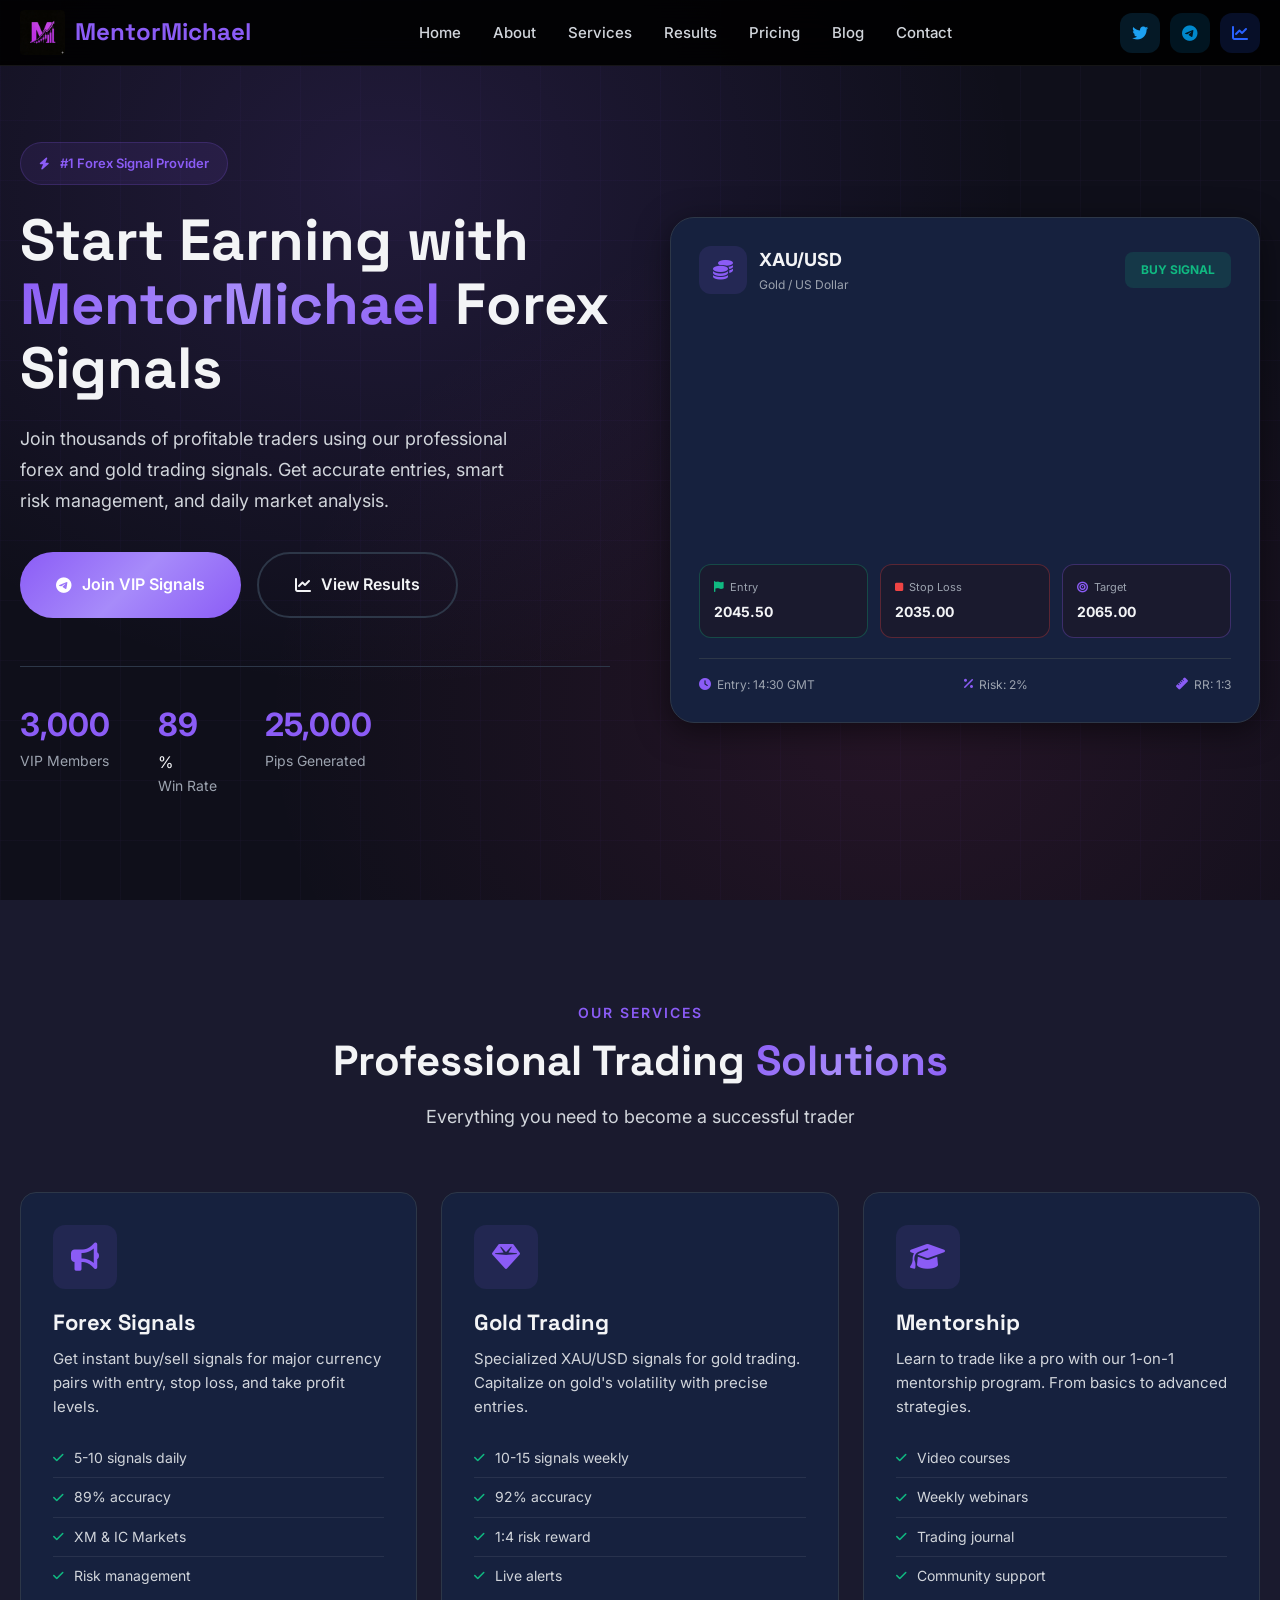
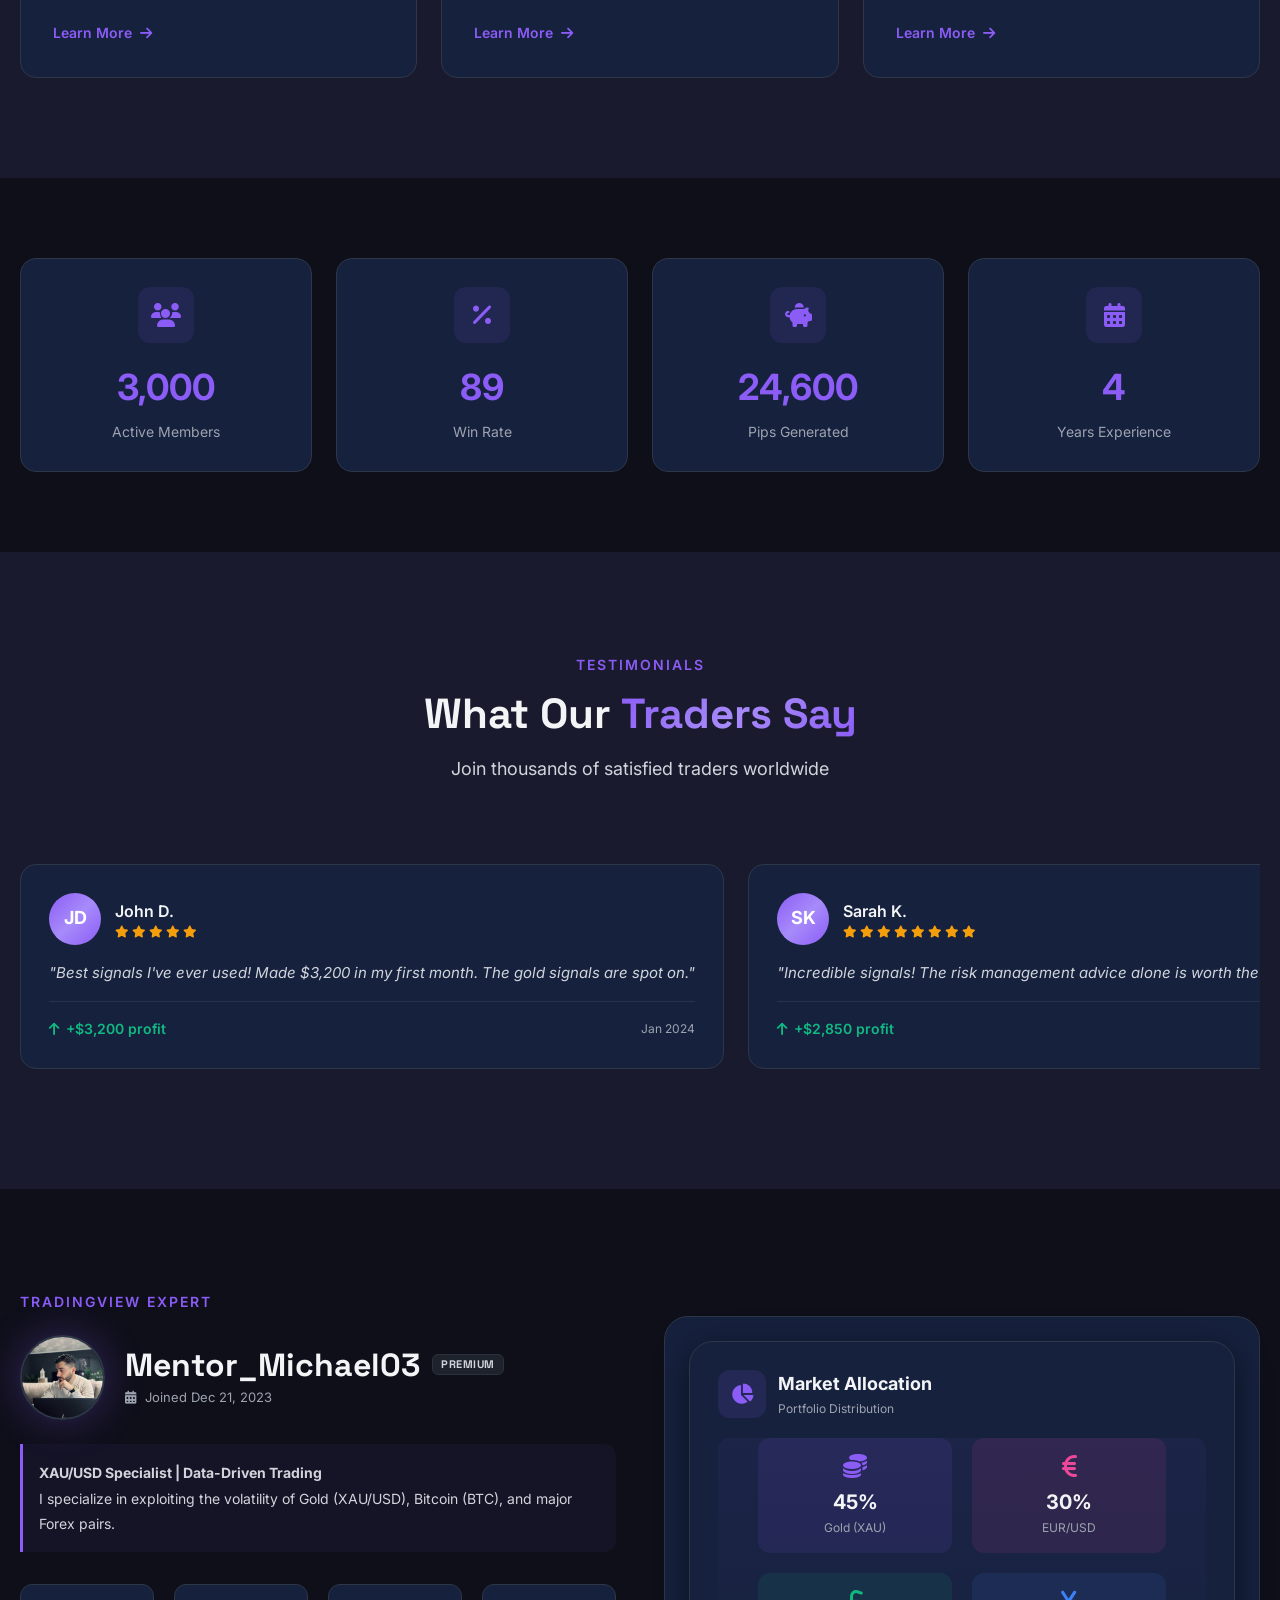
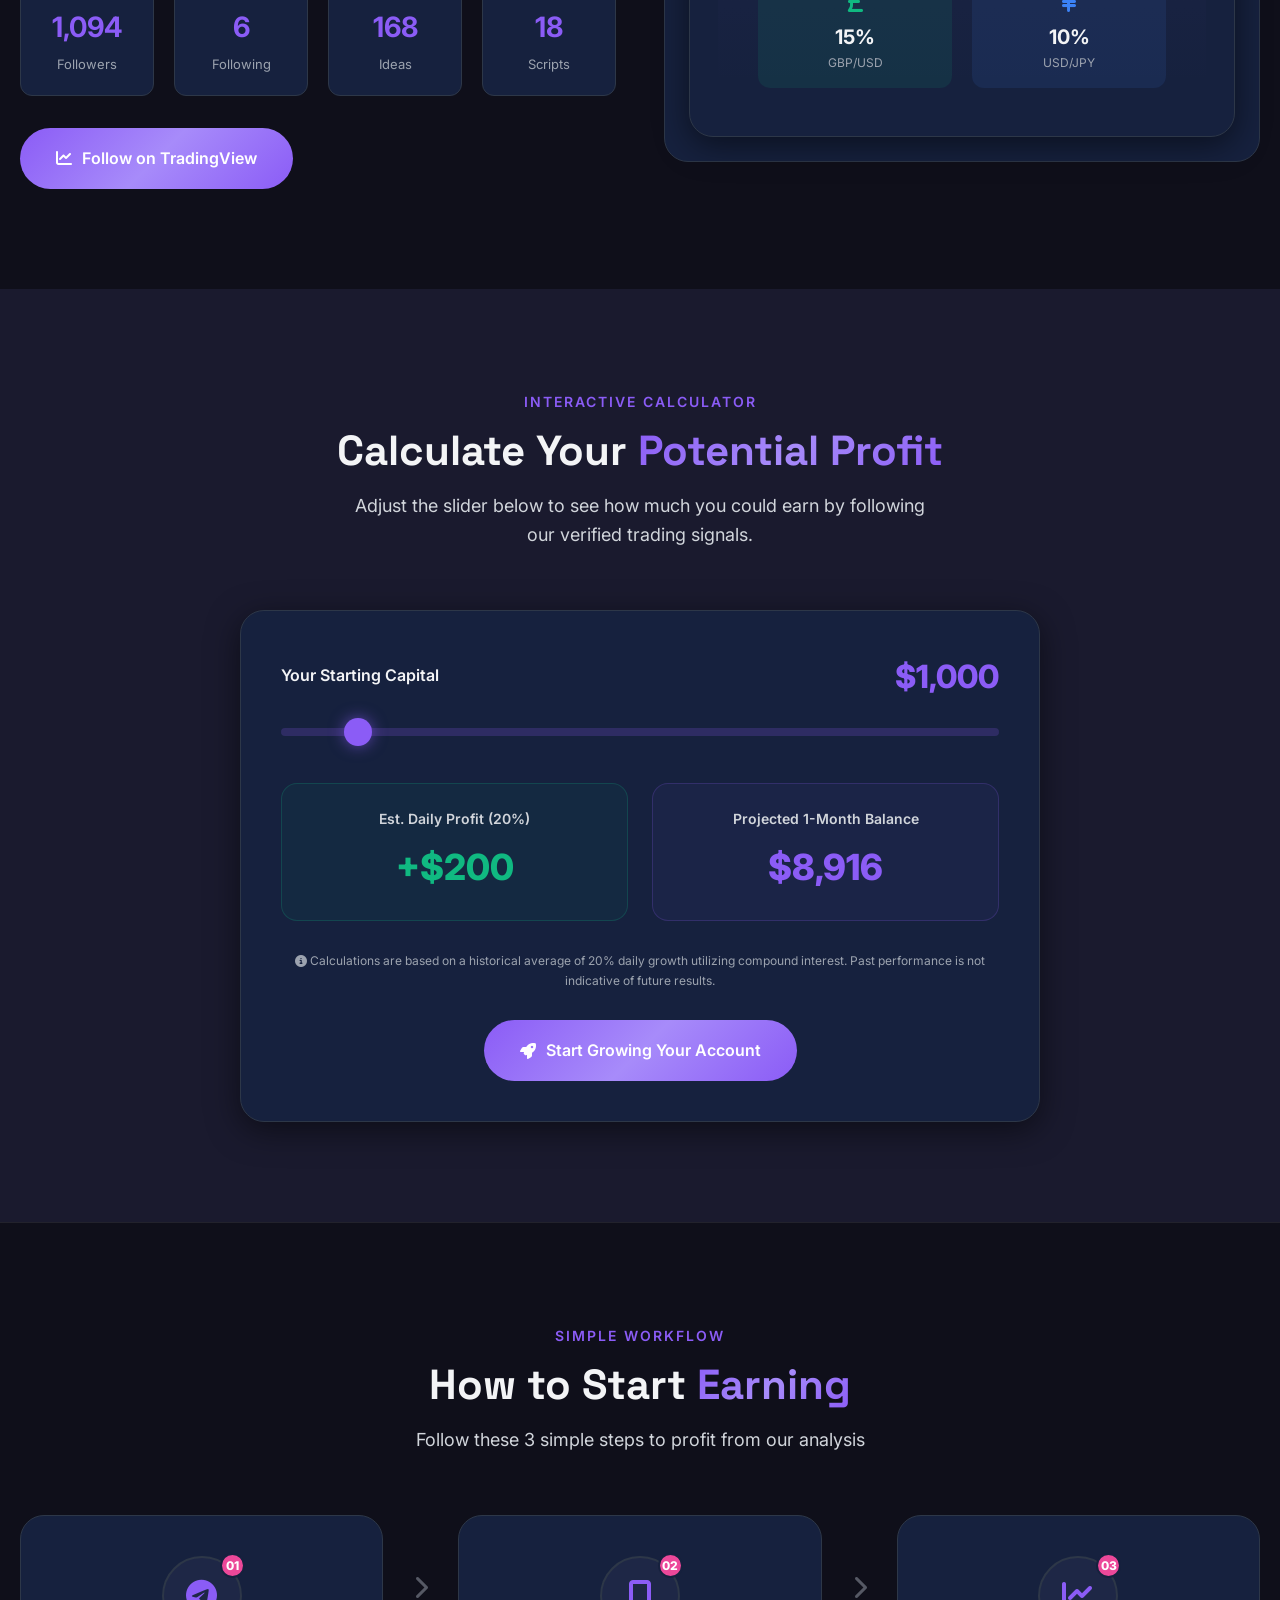
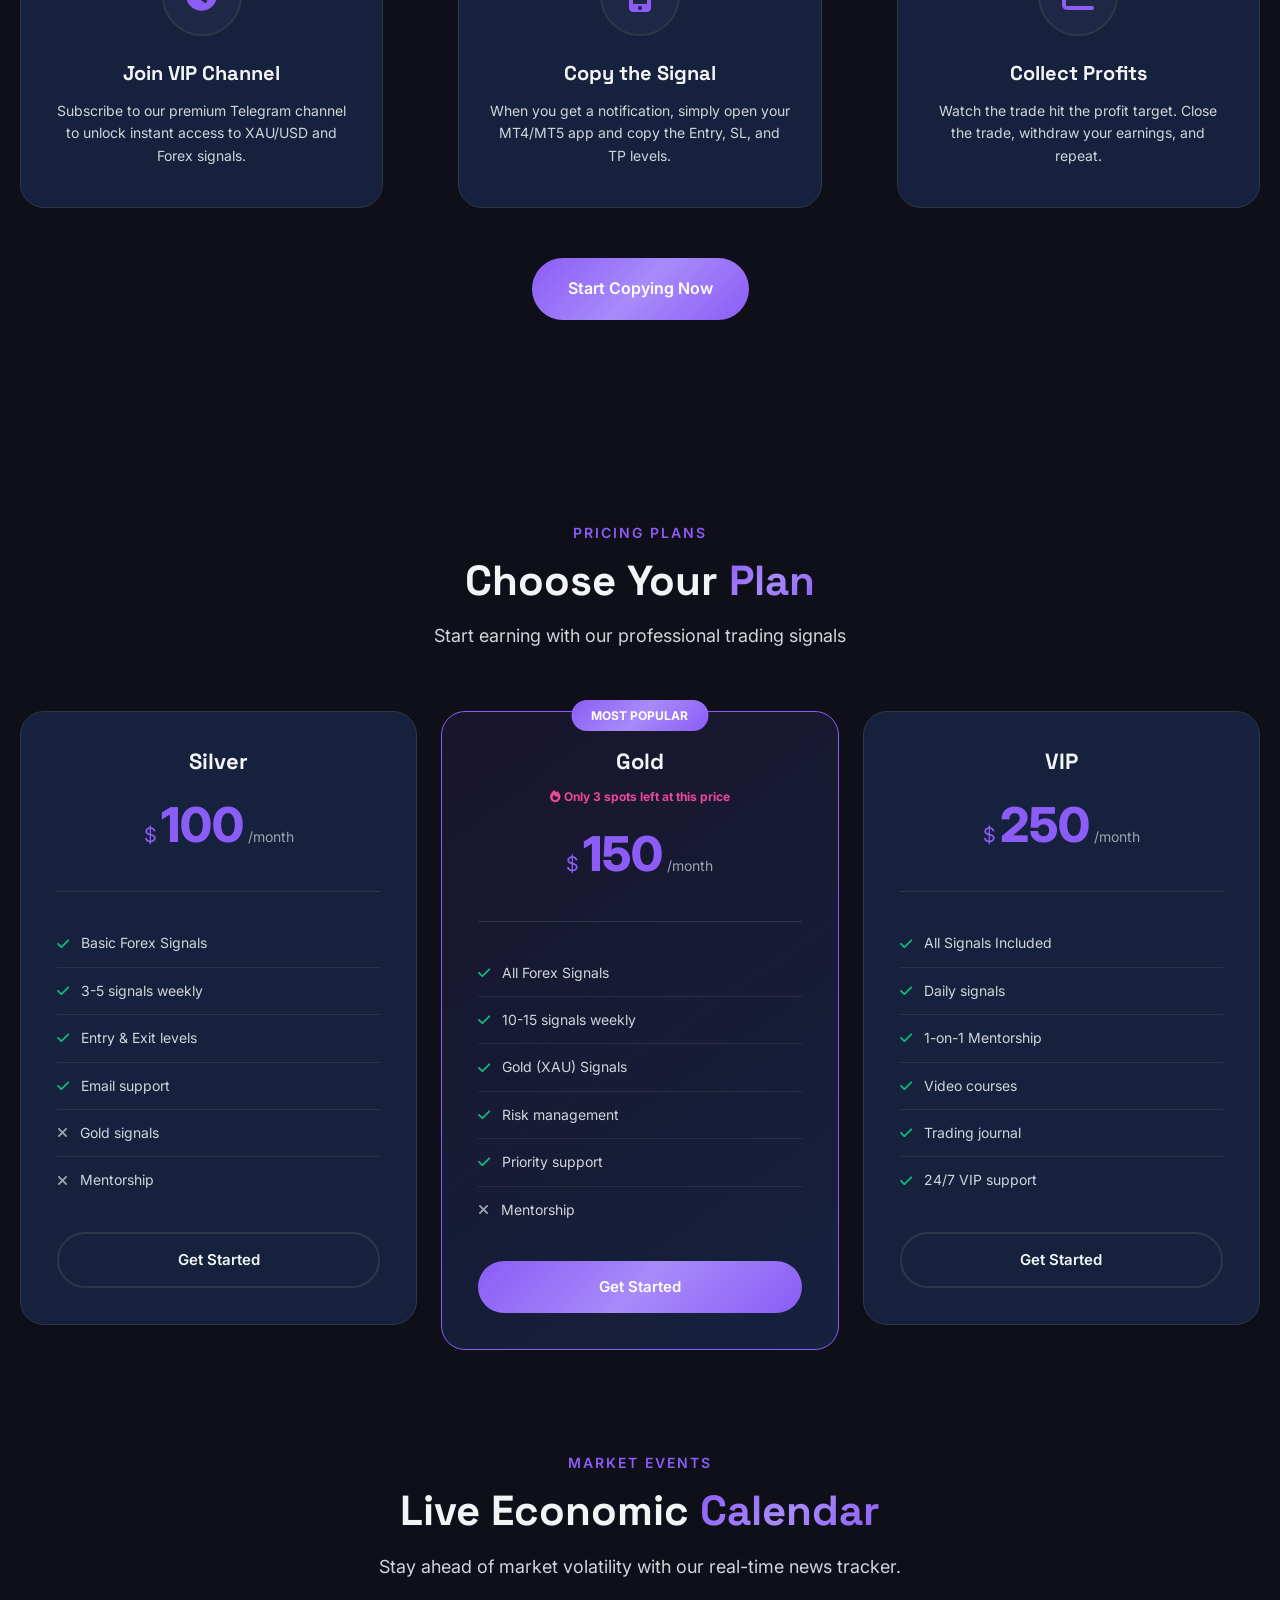
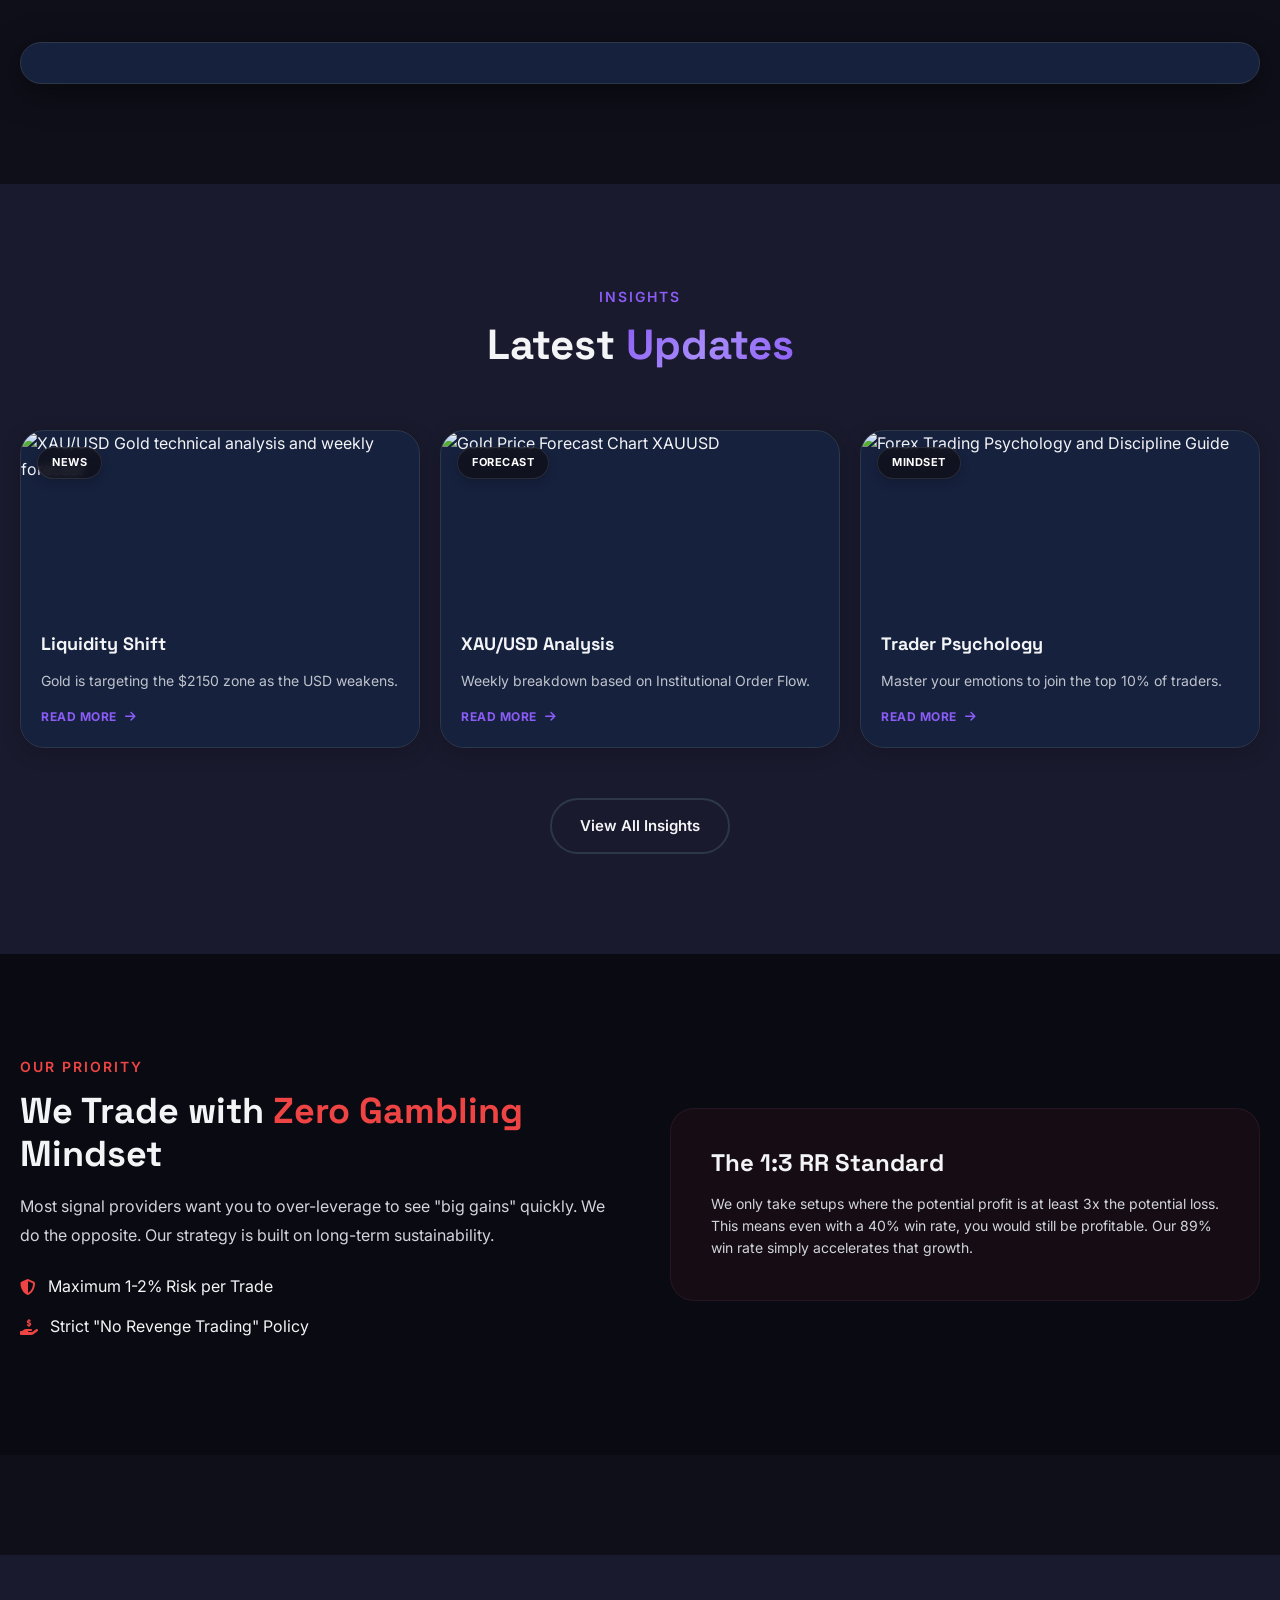
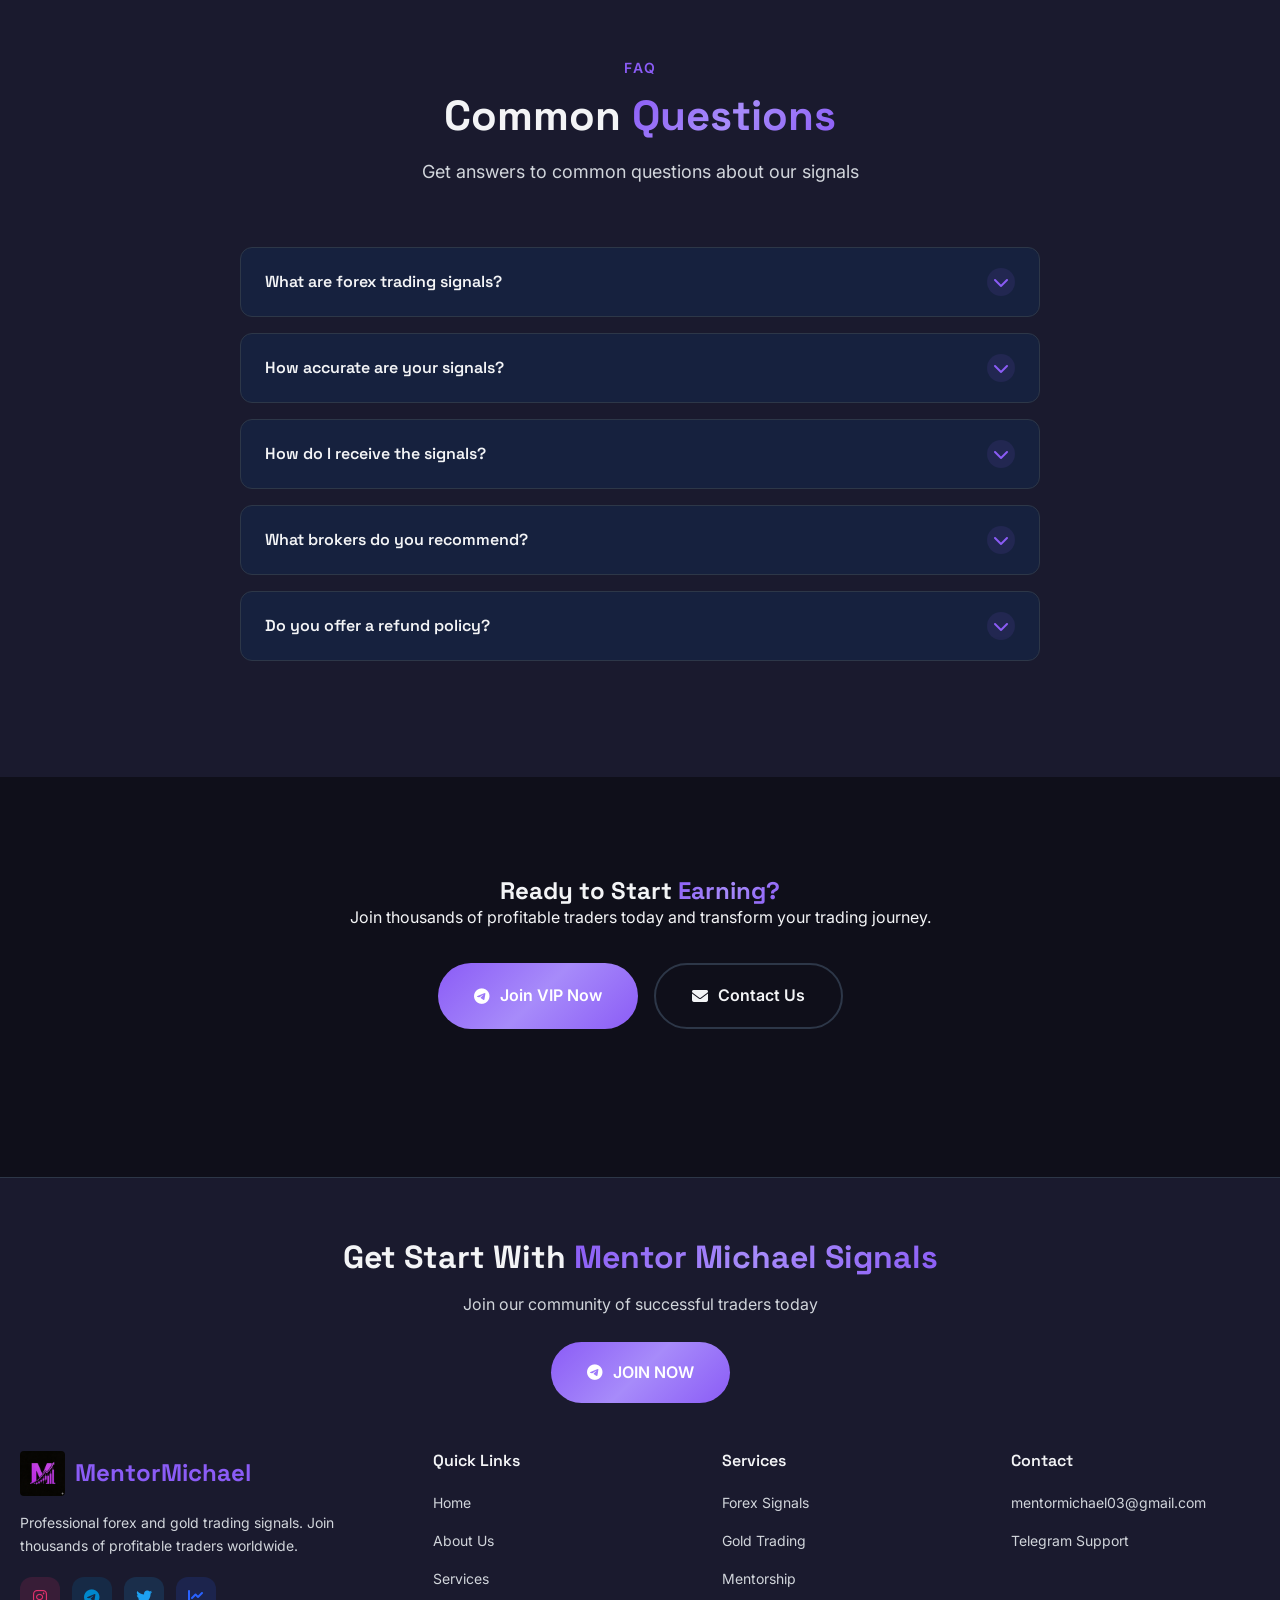
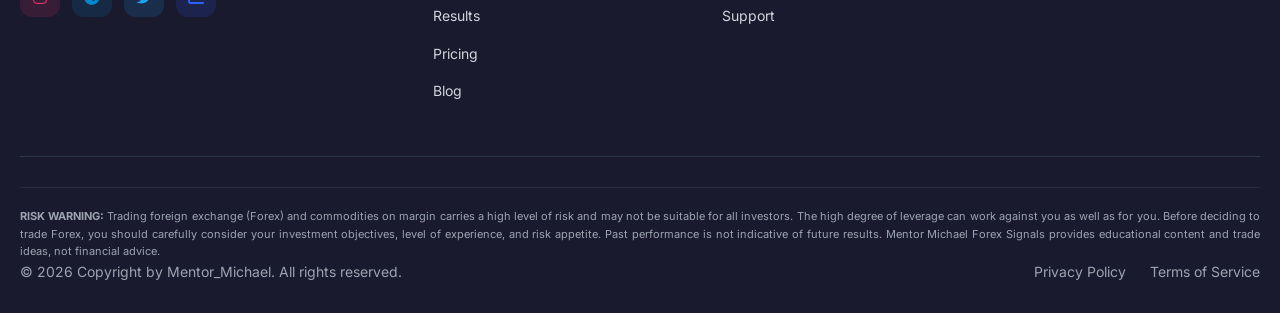
==== index.html @ ee791b5a "first commit" ====
<!DOCTYPE html>
<html lang="en">
<head>
    <meta charset="UTF-8">
    <meta name="viewport" content="width=device-width, initial-scale=1.0">
    
    <title>Mentor Michael - #1 Gold & Forex Trading Signals</title>
    <meta name="description" content="Join 3,000+ VIP traders. Get high-accuracy Gold (XAU/USD) & Forex signals, daily market analysis, and mentorship. 89% verified win rate.">
    <meta name="keywords" content="forex signals, gold trading signals, xauusd analysis, btc trading signals, bitcoin chart analysis, tradingview gold chart, mentor michael, best forex signal provider, vip trading signals telegram, crypto signals">
    <link rel="canonical" href="https://mentormichaelfx.com/">

    <meta property="og:type" content="website">
    <meta property="og:url" content="https://mentormichaelfx.com/">
    <meta property="og:title" content="Mentor Michael - #1 Gold & Forex Signals">
    <meta property="og:description" content="Join the VIP community. 89% Win Rate. Verified Results. Start trading with professional guidance today.">
    <meta property="og:image" content="https://mentormichaelfx.com/copy/profile.jpeg">

    <meta property="twitter:card" content="summary_large_image">
    <meta property="twitter:url" content="https://mentormichaelfx.com/">
    <meta property="twitter:title" content="Mentor Michael - #1 Gold & Forex Signals">
    <meta property="twitter:description" content="Join the VIP community. 89% Win Rate. Verified Results.">
    <meta property="twitter:image" content="https://mentormichaelfx.com/copy/profile.jpeg">

    <link rel="preconnect" href="https://fonts.googleapis.com">
    <link rel="preconnect" href="https://fonts.gstatic.com" crossorigin>
    <link href="https://fonts.googleapis.com/css2?family=Inter:wght@300;400;500;600;700;800&family=Space+Grotesk:wght@400;500;600;700&display=swap" rel="stylesheet">
    <link rel="stylesheet" href="https://cdnjs.cloudflare.com/ajax/libs/font-awesome/6.4.0/css/all.min.css">
    <link rel="icon" type="image/jpeg" href="logoserver.jpeg">

    <link rel="stylesheet" href="styles.css">
    <script type="application/ld+json">
{
  "@context": "https://schema.org",
  "@type": "ProfessionalService",
  "name": "Mentor Michael Forex Signals",
  "image": "https://mentormichaelfx.com/logo.jpeg",
  "@id": "https://mentormichaelfx.com",
  "url": "https://mentormichaelfx.com",
  "telephone": "",
  "priceRange": "$100-$250",
  "address": {
    "@type": "PostalAddress",
    "addressCountry": "UK"
  },
  "sameAs": [
    "https://t.me/+z7y8oqqYs9ZhNjBk",
    "https://twitter.com/Michaeltrader03",
    "https://www.tradingview.com/u/Mentor_Michael03/"
  ],
  "description": "Professional Gold (XAU/USD) and Forex trading signals with an 89% verified win rate.",
  "openingHoursSpecification": {
    "@type": "OpeningHoursSpecification",
    "dayOfWeek": [
      "Monday",
      "Tuesday",
      "Wednesday",
      "Thursday",
      "Friday"
    ],
    "opens": "00:00",
    "closes": "23:59"
  }
}
</script>
    </head>
    <body>

        <!-- Preloader -->
        <!-- <div class="preloader" id="preloader">
            <div class="loader"></div>
            <div class="preloader-text">Mentor_Michael</div>
        </div> -->

        <!-- Scroll to Top -->
        <button class="scroll-top" id="scrollTop">
            <i class="fas fa-arrow-up"></i>
        </button>

        <!-- Navigation -->
         
        <nav class="navbar" id="navbar">
            <div class="container">
                <a href="index.html" class="logo">
    <img src="logo.jpeg" alt="Mentor Michael Logo" class="nav-logo-img">
    <span>Mentor<span>Michael</span></span>
</a>

                <ul class="nav-menu" id="navMenu">
                    <li><a href="index.html"
                            class="nav-link active">Home</a></li>
                    <li><a href="about.html" class="nav-link">About</a></li>
                    <li><a href="services.html"
                            class="nav-link">Services</a></li>
                    <li><a href="results.html" class="nav-link">Results</a></li>
                    <li><a href="pricing.html" class="nav-link">Pricing</a></li>
                    <li><a href="blog.html" class="nav-link">Blog</a></li>
                    <li><a href="contact.html" class="nav-link">Contact</a></li>
                </ul>

                <div class="nav-actions">
                    <a href="https://twitter.com/Michaeltrader03"
                        target="_blank" class="social-btn twitter"
                        title="Twitter">
                        <i class="fab fa-twitter"></i>
                    </a>
                    
                    <a href="https://t.me/+z7y8oqqYs9ZhNjBk" target="_blank"
                        class="social-btn telegram" title="Telegram">
                        <i class="fab fa-telegram-plane"></i>
                    </a>
                    <a href="https://www.tradingview.com/u/Mentor_Michael03/"
                        target="_blank" class="social-btn tradingview"
                        title="TradingView">
                        <i class="fas fa-chart-line"></i>
                    </a>
                </div>

                <button class="hamburger" id="hamburger">
                    <span></span>
                    <span></span>
                    <span></span>
                </button>
            </div>
        </nav>
        
<!-- notification -->
 <div id="toast-notification" class="toast" style="position: fixed; bottom: 20px; left: -300px; background: var(--bg-card); border: 1px solid var(--accent-primary); padding: 12px 20px; border-radius: 8px; display: flex; align-items: center; gap: 12px; z-index: 9999; transition: left 0.5s ease, opacity 0.5s ease; opacity: 0; box-shadow: var(--shadow-purple);">
    <i class="fas fa-check-circle" style="color: var(--accent-green); font-size: 20px;"></i>
    <div>
        <div id="toast-name" style="font-size: 13px; font-weight: bold; color: white;">Michael from UK</div>
        <div style="font-size: 11px; color: var(--text-muted);">Just joined VIP Signals</div>
    </div>
</div>
 <!-- end notification -->
        <!-- Hero Section -->
        <section class="hero" id="hero">
            <div class="hero-grid"></div>
            <div class="container">
                <div class="hero-content">
                    <div class="hero-badge">
                        <i class="fas fa-bolt"></i>
                        <span>#1 Forex Signal Provider</span>
                    </div>

                    <h1 class="hero-title">
                        Start Earning with <span
                            class="gradient-text">MentorMichael</span> Forex Signals
                    </h1>

                    <p class="hero-subtitle">
                        Join thousands of profitable traders using our
                        professional forex and gold trading signals.
                        Get accurate entries, smart risk management, and daily
                        market analysis.
                    </p>

                    <div class="hero-buttons">
                        <a href="https://t.me/+z7y8oqqYs9ZhNjBk" target="_blank"
                            class="btn btn-primary btn-lg">
                            <i class="fab fa-telegram-plane"></i> Join VIP
                            Signals
                        </a>
                        <a href="results.html" class="btn btn-secondary btn-lg">
                            <i class="fas fa-chart-line"></i> View Results
                        </a>
                    </div>

                    <div class="hero-stats">
                        <div class="hero-stat">
                            <span class="hero-stat-number counter"
                                data-target="+3000+">+0</span>
                            <span class="hero-stat-label">VIP Members</span>
                        </div>
                        <div class="hero-stat">
                            <span class="hero-stat-number counter"
                                data-target="89">0</span><span>%</span>
                            <span class="hero-stat-label">Win Rate</span>
                        </div>
                        <div class="hero-stat">
                            <span class="hero-stat-number counter"
                                data-target="25000">0</span>
                            <span class="hero-stat-label">Pips Generated</span>
                        </div>
                    </div>
                </div>

                <div class="hero-visual">
                    <div class="chart-card">
                        <div class="chart-header">
                            <div class="chart-pair">
                                <div class="chart-pair-icon">
                                    <i class="fas fa-coins"></i>
                                </div>
                                <div>
                                    <div class="chart-pair-name">XAU/USD</div>
                                    <div class="chart-pair-type">Gold / US
                                        Dollar</div>
                                </div>
                            </div>
                            <div class="signal-badge buy">BUY SIGNAL</div>
                        </div>

                       
                        <div class="tradingview-widget-container" style="height: 250px; width: 100%;">
  <div id="tradingview_gold" style="height: 100%; width: 100%;"></div>
  <script type="text/javascript" src="https://s3.tradingview.com/tv.js"></script>
  <script type="text/javascript">
  new TradingView.widget(
  {
  "autosize": true,
  "symbol": "OANDA:XAUUSD",
  "interval": "60",
  "timezone": "Etc/UTC",
  "theme": "dark",
  "style": "3", // 3 is area chart
  "locale": "en",
  "enable_publishing": false,
  "backgroundColor": "rgba(22, 33, 62, 0)", // Matches your website's dark theme
  "gridColor": "rgba(255, 255, 255, 0.05)",
  "hide_top_toolbar": true,
  "hide_legend": true,
  "save_image": false,
  "container_id": "tradingview_gold"
}
  );
  </script>
</div>

                        

                        <div class="chart-levels">
    <div class="level-item entry">
        <div class="level-label"><i class="fas fa-flag"></i> Entry</div>
        <div class="level-value" id="live-entry">Loading...</div>
    </div>
    <div class="level-item stop">
        <div class="level-label"><i class="fas fa-stop"></i> Stop Loss</div>
        <div class="level-value" id="live-sl">Loading...</div>
    </div>
    <div class="level-item target">
        <div class="level-label"><i class="fas fa-bullseye"></i> Target</div>
        <div class="level-value" id="live-tp">Loading...</div>
    </div>
</div>
<!-- end  -->
                        <div class="chart-meta">
                            <div class="meta-item">
                                <i class="fas fa-clock"></i>
                                <span>Entry: 14:30 GMT</span>
                            </div>
                            <div class="meta-item">
                                <i class="fas fa-percentage"></i>
                                <span>Risk: 2%</span>
                            </div>
                            <div class="meta-item">
                                <i class="fas fa-ruler"></i>
                                <span>RR: 1:3</span>
                            </div>
                        </div>
                    </div>
                </div>
            </div>
        </section>

        

        <!-- Services Section -->
        <section class="services section-padding" id="services">
            <div class="container">
                <div class="section-header">
                    <span class="section-tag">Our Services</span>
                    <h2 class="section-title">Professional Trading <span
                            class="gradient-text">Solutions</span></h2>
                    <p class="section-desc">Everything you need to become a
                        successful trader</p>
                </div>

                <div class="services-grid">
                    <div class="service-card fade-in">
                        <div class="service-icon">
                            <i class="fas fa-bullhorn"></i>
                        </div>
                        <h3 class="service-title">Forex Signals</h3>
                        <p class="service-desc">Get instant buy/sell signals for
                            major currency pairs with entry, stop loss, and take
                            profit levels.</p>
                        <ul class="service-features">
                            <li><i class="fas fa-check"></i> 5-10 signals
                                daily</li>
                            <li><i class="fas fa-check"></i> 89% accuracy</li>
                            <li><i class="fas fa-check"></i> XM & IC
                                Markets</li>
                            <li><i class="fas fa-check"></i> Risk
                                management</li>
                        </ul>
                        <a href="services.html" class="service-link">Learn More
                            <i class="fas fa-arrow-right"></i></a>
                    </div>

                    <div class="service-card fade-in">
                        <div class="service-icon">
                            <i class="fas fa-gem"></i>
                        </div>
                        <h3 class="service-title">Gold Trading</h3>
                        <p class="service-desc">Specialized XAU/USD signals for
                            gold trading. Capitalize on gold's volatility with
                            precise entries.</p>
                        <ul class="service-features">
                            <li><i class="fas fa-check"></i> 10-15 signals
                                weekly</li>
                            <li><i class="fas fa-check"></i> 92% accuracy</li>
                            <li><i class="fas fa-check"></i> 1:4 risk
                                reward</li>
                            <li><i class="fas fa-check"></i> Live alerts</li>
                        </ul>
                        <a href="services.html" class="service-link">Learn More
                            <i class="fas fa-arrow-right"></i></a>
                    </div>

                    <div class="service-card fade-in">
                        <div class="service-icon">
                            <i class="fas fa-graduation-cap"></i>
                        </div>
                        <h3 class="service-title">Mentorship</h3>
                        <p class="service-desc">Learn to trade like a pro with
                            our 1-on-1 mentorship program. From basics to
                            advanced strategies.</p>
                        <ul class="service-features">
                            <li><i class="fas fa-check"></i> Video courses</li>
                            <li><i class="fas fa-check"></i> Weekly
                                webinars</li>
                            <li><i class="fas fa-check"></i> Trading
                                journal</li>
                            <li><i class="fas fa-check"></i> Community
                                support</li>
                        </ul>
                        <a href="services.html" class="service-link">Learn More
                            <i class="fas fa-arrow-right"></i></a>
                    </div>
                </div>
            </div>
        </section>

        <!-- Stats Section -->
        <section class="stats" id="stats">
            <div class="container">
                <div class="stats-grid">
                    <div class="stat-box fade-in">
                        <div class="stat-icon">
                            <i class="fas fa-users"></i>
                        </div>
                        <div class="stat-number counter"
                            data-target="3000+">0</div>
                        <div class="stat-label">Active Members</div>
                    </div>

                    <div class="stat-box fade-in">
                        <div class="stat-icon">
                            <i class="fas fa-percentage"></i>
                        </div>
                        <div class="stat-number counter"
                            data-target="89">0</div>
                        <div class="stat-label">Win Rate</div>
                    </div>

                    <div class="stat-box fade-in">
                        <div class="stat-icon">
                            <i class="fas fa-piggy-bank"></i>
                        </div>
                        <div class="stat-number counter"
                            data-target="25000">0</div>
                        <div class="stat-label">Pips Generated</div>
                    </div>

                    <div class="stat-box fade-in">
                        <div class="stat-icon">
                            <i class="fas fa-calendar-alt"></i>
                        </div>
                        <div class="stat-number counter" data-target="5">0</div>
                        <div class="stat-label">Years Experience</div>
                    </div>
                </div>
            </div>
        </section>





        <!-- Reviews Section -->
        <section class="reviews" id="reviews">
            <div class="container">
                <div class="section-header">
                    <span class="section-tag">Testimonials</span>
                    <h2 class="section-title">What Our <span
                            class="gradient-text">Traders Say</span></h2>
                    <p class="section-desc">Join thousands of satisfied traders
                        worldwide</p>
                </div>

                <div class="reviews-slider-container">
                    <div class="reviews-track">
                        <!-- Review 1 -->
                        <div class="review-card">
                            <div class="review-header">
                                <div class="reviewer-avatar">JD</div>
                                <div class="reviewer-info">
                                    <div class="reviewer-name">John D.</div>
                                    <div class="reviewer-rating">
                                        <i class="fas fa-star"></i>
                                        <i class="fas fa-star"></i>
                                        <i class="fas fa-star"></i>
                                        <i class="fas fa-star"></i>
                                        <i class="fas fa-star"></i>
                                    </div>
                                </div>
                            </div>
                            <div class="review-body">
                                <p>"Best signals I've ever used! Made $3,200 in my first month. The gold signals are spot on."</p>
                            </div>
                            <div class="review-footer">
                                <div class="review-profit"><i
                                        class="fas fa-arrow-up"></i> +$3,200
                                    profit</div>
                                <div class="review-date">Jan 2024</div>
                            </div>
                        </div>

                        <!-- Review 2 -->
                        <div class="review-card">
                            <div class="review-header">
                                <div class="reviewer-avatar">SK</div>
                                <div class="reviewer-info">
                                    <div class="reviewer-name">Sarah K.</div>
                                    <div class="reviewer-rating">
                                        <i class="fas fa-star"></i>
                                        <i class="fas fa-star"></i>
                                        <i class="fas fa-star"></i>
                                        <i class="fas fa-star"></i> <i
                                            class="fas fa-star"></i> <i
                                            class="fas fa-star"></i> <i
                                            class="fas fa-star"></i> <i
                                            class="fas fa-star"></i> </div>
                                </div>
                            </div> <div class="review-body">
                                <p>"Incredible signals! The risk management advice alone is worth the subscription. Highly recommended!"</p>
                            </div> <div class="review-footer"> <div
                                    class="review-profit"><i
                                        class="fas fa-arrow-up"></i> +$2,850
                                    profit</div> <div class="review-date">Jan
                                    2024</div> </div> </div>

                        <!-- Review 3 -->
                        <div class="review-card">
                            <div class="review-header">
                                <div class="reviewer-avatar">MR</div>
                                <div class="reviewer-info">
                                    <div class="reviewer-name">Michael R.</div>
                                    <div class="reviewer-rating">
                                        <i class="fas fa-star"></i>
                                        <i class="fas fa-star"></i>
                                        <i class="fas fa-star"></i>
                                        <i class="fas fa-star"></i>
                                        <i class="fas fa-star"></i>
                                    </div>
                                </div>
                            </div>
                            <div class="review-body">
                                <p>"Been using for 6 months now. Consistent profits every month. Best investment I've made!"</p>
                            </div>
                            <div class="review-footer">
                                <div class="review-profit"><i
                                        class="fas fa-arrow-up"></i> +$4,100
                                    profit</div>
                                <div class="review-date">Dec 2023</div>
                            </div>
                        </div>

                        <!-- Review 4 -->
                        <div class="review-card">
                            <div class="review-header">
                                <div class="reviewer-avatar">EW</div>
                                <div class="reviewer-info">
                                    <div class="reviewer-name">Emma W.</div>
                                    <div class="reviewer-rating">
                                        <i class="fas fa-star"></i>
                                        <i class="fas fa-star"></i>
                                        <i class="fas fa-star"></i>
                                        <i class="fas fa-star"></i>
                                        <i class="fas fa-star-half-alt"></i>
                                    </div>
                                </div>
                            </div>
                            <div class="review-body">
                                <p>"Great educational content! Went from complete newbie to placing my own trades confidently."</p>
                            </div>
                            <div class="review-footer">
                                <div class="review-profit"><i
                                        class="fas fa-arrow-up"></i> +$1,500
                                    profit</div>
                                <div class="review-date">Jan 2024</div>
                            </div>
                        </div>

                        <!-- Review 5 -->
                        <div class="review-card">
                            <div class="review-header">
                                <div class="reviewer-avatar">DL</div>
                                <div class="reviewer-info">
                                    <div class="reviewer-name">David L.</div>
                                    <div class="reviewer-rating">
                                        <i class="fas fa-star"></i>
                                        <i class="fas fa-star"></i>
                                        <i class="fas fa-star"></i>
                                        <i class="fas fa-star"></i>
                                        <i class="fas fa-star"></i>
                                    </div>
                                </div>
                            </div>
                            <div class="review-body">
                                <p>"The Telegram group is amazing! Real-time support and weekly market analysis."</p>
                            </div>
                            <div class="review-footer">
                                <div class="review-profit"><i
                                        class="fas fa-arrow-up"></i> +$2,200
                                    profit</div>
                                <div class="review-date">Jan 2024</div>
                            </div>
                        </div>

                        <!-- Review 6 -->
                        <div class="review-card">
                            <div class="review-header">
                                <div class="reviewer-avatar">AJ</div>
                                <div class="reviewer-info">
                                    <div class="reviewer-name">Alex J.</div>
                                    <div class="reviewer-rating">
                                        <i class="fas fa-star"></i>
                                        <i class="fas fa-star"></i>
                                        <i class="fas fa-star"></i>
                                        <i class="fas fa-star"></i>
                                        <i class="fas fa-star"></i>
                                    </div>
                                </div>
                            </div>
                            <div class="review-body">
                                <p>"Finally found a signal service that delivers! My portfolio is up 180% this year!"</p>
                            </div>
                            <div class="review-footer">
                                <div class="review-profit"><i
                                        class="fas fa-arrow-up"></i> +$5,400
                                    profit</div>
                                <div class="review-date">Jan 2024</div>
                            </div>
                        </div>

                        <!-- Review 7 -->
                        <div class="review-card">
                            <div class="review-header">
                                <div class="reviewer-avatar">LM</div>
                                <div class="reviewer-info">
                                    <div class="reviewer-name">Lisa M.</div>
                                    <div class="reviewer-rating">
                                        <i class="fas fa-star"></i>
                                        <i class="fas fa-star"></i>
                                        <i class="fas fa-star"></i>
                                        <i class="fas fa-star"></i>
                                        <i class="fas fa-star"></i>
                                    </div>
                                </div>
                            </div>
                            <div class="review-body">
                                <p>"Professional and reliable. The gold signals changed my trading game completely!"</p>
                            </div>
                            <div class="review-footer">
                                <div class="review-profit"><i
                                        class="fas fa-arrow-up"></i> +$2,900
                                    profit</div>
                                <div class="review-date">Dec 2023</div>
                            </div>
                        </div>

                        <!-- Review 8 -->
                        <div class="review-card">
                            <div class="review-header">
                                <div class="reviewer-avatar">RT</div>
                                <div class="reviewer-info">
                                    <div class="reviewer-name">Robert T.</div>
                                    <div class="reviewer-rating">
                                        <i class="fas fa-star"></i>
                                        <i class="fas fa-star"></i>
                                        <i class="fas fa-star"></i>
                                        <i class="fas fa-star"></i>
                                        <i class="fas fa-star"></i>
                                    </div>
                                </div>
                            </div>
                            <div class="review-body">
                                <p>"I've tried many signal groups but Mentor Michael is by far the best. Consistent results!"</p>
                            </div>
                            <div class="review-footer">
                                <div class="review-profit"><i
                                        class="fas fa-arrow-up"></i> +$3,600
                                    profit</div>
                                <div class="review-date">Jan 2024</div>
                            </div>
                        </div>

                        <!-- Review 9 -->
                        <div class="review-card">
                            <div class="review-header">
                                <div class="reviewer-avatar">NK</div>
                                <div class="reviewer-info">
                                    <div class="reviewer-name">Nancy K.</div>
                                    <div class="reviewer-rating">
                                        <i class="fas fa-star"></i>
                                        <i class="fas fa-star"></i>
                                        <i class="fas fa-star"></i>
                                        <i class="fas fa-star"></i>
                                        <i class="fas fa-star"></i>
                                    </div>
                                </div>
                            </div>
                            <div class="review-body">
                                <p>"Excellent customer support and accurate signals. Highly recommend for beginners!"</p>
                            </div>
                            <div class="review-footer">
                                <div class="review-profit"><i
                                        class="fas fa-arrow-up"></i> +$1,800
                                    profit</div>
                                <div class="review-date">Jan 2024</div>
                            </div>
                        </div>

                        <!-- Review 10 -->
                        <div class="review-card">
                            <div class="review-header">
                                <div class="reviewer-avatar">BP</div>
                                <div class="reviewer-info">
                                    <div class="reviewer-name">Brian P.</div>
                                    <div class="reviewer-rating">
                                        <i class="fas fa-star"></i>
                                        <i class="fas fa-star"></i>
                                        <i class="fas fa-star"></i>
                                        <i class="fas fa-star"></i>
                                        <i class="fas fa-star"></i>
                                    </div>
                                </div>
                            </div>
                            <div class="review-body">
                                <p>"The mentorship program is exceptional. Learned more here than anywhere else!"</p>
                            </div>
                            <div class="review-footer">
                                <div class="review-profit"><i
                                        class="fas fa-arrow-up"></i> +$2,450
                                    profit</div>
                                <div class="review-date">Dec 2023</div>
                            </div>
                        </div>
                    </div>
                </div> </section>




                
                 <!-- TradingView Section --> 


<section class="tradingview-section section-padding" id="tradingview">
            <div class="container"> 
                <div class="tradingview-container"> 
                    
                    <div class="tradingview-content fade-in"> 
                        <span class="section-tag">TradingView Expert</span>
                        
                        <div style="display: flex; align-items: center; gap: 20px; margin-bottom: 24px; margin-top: 10px;">
                            <img src="profile.jpeg" alt="Mentor_Michael03" style="width: 85px; height: 85px; border-radius: 50%; object-fit: cover; border: 2px solid var(--border-color); box-shadow: var(--shadow-purple);">
                            <div>
                                <h2 style="font-size: 32px; font-weight: 700; margin-bottom: 6px; display: flex; align-items: center; gap: 12px; line-height: 1;">
                                    Mentor_Michael03
                                    <span style="font-size: 11px; background: #1E222D; color: #D1D4DC; padding: 4px 8px; border-radius: 6px; font-weight: 800; letter-spacing: 0.5px; border: 1px solid #2B3139;">PREMIUM</span>
                                </h2>
                                <div style="font-size: 13px; color: var(--text-muted);"><i class="fas fa-calendar-alt" style="margin-right: 5px;"></i> Joined Dec 21, 2023</div>
                            </div>
                        </div>

                        <p style="font-size: 14px; color: var(--text-secondary); margin-bottom: 32px; line-height: 1.8; border-left: 3px solid var(--accent-primary); padding-left: 16px; background: rgba(139, 92, 246, 0.05); padding-top: 16px; padding-bottom: 16px; padding-right: 16px; border-radius: 0 var(--radius-md) var(--radius-md) 0;">
    <strong>XAU/USD Specialist | Data-Driven Trading</strong><br>
    I specialize in exploiting the volatility of Gold (XAU/USD), Bitcoin (BTC), and major Forex pairs.
</p>

                        

                        <div class="tv-stats" style="grid-template-columns: repeat(4, 1fr);">
                            <div class="tv-stat">
                                <div class="tv-stat-number counter" data-target="1200">0</div>
                                <div class="tv-stat-label">Followers</div>
                            </div>
                            <div class="tv-stat">
                                <div class="tv-stat-number counter" data-target="7">0</div>
                                <div class="tv-stat-label">Following</div>
                            </div>
                            <div class="tv-stat">
                                <div class="tv-stat-number counter" data-target="185">0</div>
                                <div class="tv-stat-label">Ideas</div>
                            </div>
                            <div class="tv-stat">
                                <div class="tv-stat-number counter" data-target="20">0</div>
                                <div class="tv-stat-label">Scripts</div>
                            </div>
                        </div>

                        <a href="https://www.tradingview.com/u/Mentor_Michael03/" target="_blank" class="btn btn-primary btn-lg" style="margin-top: 32px;">
                            <i class="fas fa-chart-line"></i> Follow on TradingView
                        </a>
                    </div>

                    <div class="tradingview-chart fade-in">
                        <div class="chart-card">
                            <div class="chart-header">
                                <div class="chart-pair">
                                    <div class="chart-pair-icon">
                                        <i class="fas fa-chart-pie"></i>
                                    </div>
                                    <div>
                                        <div class="chart-pair-name">Market Allocation</div>
                                        <div class="chart-pair-type">Portfolio Distribution</div>
                                    </div>
                                </div>
                            </div>
                            <div class="chart-body" style="height: 250px; display: flex; align-items: center; justify-content: center;">
                                <div style="display: grid; grid-template-columns: repeat(2, 1fr); gap: 20px; width: 100%; padding: 20px;">
                                    <div style="background: rgba(139, 92, 246, 0.1); padding: 16px; border-radius: 12px; text-align: center;">
                                        <i class="fas fa-coins" style="font-size: 24px; color: #8b5cf6; margin-bottom: 8px;"></i>
                                        <div style="font-size: 20px; font-weight: 700;">45%</div>
                                        <div style="font-size: 12px; color: var(--text-muted);">Gold (XAU)</div>
                                    </div>
                                    <div style="background: rgba(236, 72, 153, 0.1); padding: 16px; border-radius: 12px; text-align: center;">
                                        <i class="fas fa-euro-sign" style="font-size: 24px; color: #ec4899; margin-bottom: 8px;"></i>
                                        <div style="font-size: 20px; font-weight: 700;">30%</div>
                                        <div style="font-size: 12px; color: var(--text-muted);">EUR/USD</div>
                                    </div>
                                    <div style="background: rgba(16, 185, 129, 0.1); padding: 16px; border-radius: 12px; text-align: center;">
                                        <i class="fas fa-pound-sign" style="font-size: 24px; color: #10b981; margin-bottom: 8px;"></i>
                                        <div style="font-size: 20px; font-weight: 700;">15%</div>
                                        <div style="font-size: 12px; color: var(--text-muted);">GBP/USD</div>
                                    </div>
                                    <div style="background: rgba(59, 130, 246, 0.1); padding: 16px; border-radius: 12px; text-align: center;">
                                        <i class="fas fa-yen-sign" style="font-size: 24px; color: #3b82f6; margin-bottom: 8px;"></i>
                                        <div style="font-size: 20px; font-weight: 700;">10%</div>
                                        <div style="font-size: 12px; color: var(--text-muted);">USD/JPY</div>
                                    </div>
                                </div>
                            </div>
                        </div>
                    </div>
                    
                </div>
            </div>
        </section>


        



<!-- calculate -->

<section class="calculator-section section-padding" style="background: var(--bg-secondary);">
            <div class="container">
                <div class="section-header">
                    <span class="section-tag">Interactive Calculator</span>
                    <h2 class="section-title">Calculate Your <span class="gradient-text">Potential Profit</span></h2>
                    <p class="section-desc">Adjust the slider below to see how much you could earn by following our verified trading signals.</p>
                </div>

                <div class="calculator-card fade-in" style="background: var(--bg-card); border: 1px solid var(--border-color); border-radius: var(--radius-xl); padding: 40px; max-width: 800px; margin: 0 auto; box-shadow: var(--shadow-lg);">
                    
                    <div style="margin-bottom: 40px;">
                        <div style="display: flex; justify-content: space-between; align-items: center; margin-bottom: 16px;">
                            <label style="font-size: 16px; font-weight: 600; color: var(--text-primary);">Your Starting Capital</label>
                            <div style="font-size: 32px; font-weight: 800; color: var(--accent-primary);" id="capital-display">$1,000</div>
                        </div>
                        <input type="range" id="capital-slider" min="100" max="10000" step="100" value="1000" class="custom-slider">
                    </div>

                    <div style="display: grid; grid-template-columns: repeat(auto-fit, minmax(250px, 1fr)); gap: 24px; margin-bottom: 30px;">
                        <div style="background: rgba(16, 185, 129, 0.05); border: 1px solid rgba(16, 185, 129, 0.2); padding: 24px; border-radius: var(--radius-lg); text-align: center;">
                            <div style="font-size: 14px; font-weight: 600; color: var(--text-secondary); margin-bottom: 8px;">Est. Daily Profit (20%)</div>
                            <div style="font-size: 36px; font-weight: 800; color: var(--accent-green);" id="profit-display">+$200</div>
                        </div>
                        <div style="background: rgba(139, 92, 246, 0.05); border: 1px solid rgba(139, 92, 246, 0.2); padding: 24px; border-radius: var(--radius-lg); text-align: center;">
                            <div style="font-size: 14px; font-weight: 600; color: var(--text-secondary); margin-bottom: 8px;">Projected 1-Month Balance</div>
                            <div style="font-size: 36px; font-weight: 800; color: var(--accent-primary);" id="year-display">$8,916</div>
                        </div>
                    </div>

                    <p style="font-size: 12px; color: var(--text-muted); text-align: center; margin-bottom: 30px;">
                        <i class="fas fa-info-circle"></i> Calculations are based on a historical average of 20% daily growth utilizing compound interest. Past performance is not indicative of future results.
                    </p>
                    
                    <div style="text-align: center;">
                        <a href="pricing.html" class="btn btn-primary btn-lg">
                            <i class="fas fa-rocket"></i> Start Growing Your Account
                        </a>
                    </div>
                </div>
            </div>
        </section>
<!-- calculate -->

<section class="process-section section-padding" style="background: var(--bg-primary); border-top: 1px solid var(--border-subtle);">
    <div class="container">
        <div class="section-header" style="text-align: center; margin-bottom: 60px;">
            <span class="section-tag">Simple Workflow</span>
            <h2 class="section-title">How to Start <span class="gradient-text">Earning</span></h2>
            <p class="section-desc">Follow these 3 simple steps to profit from our analysis</p>
        </div>
        
        <div class="process-grid">
            <div class="process-card fade-in">
                <div class="process-icon-box">
                    <span class="step-badge">01</span>
                    <a href="https://t.me/+z7y8oqqYs9ZhNjBk"><i class="fab fa-telegram-plane"></i></a>
                </div>
                <h3>Join VIP Channel</h3>
                <p>Subscribe to our premium Telegram channel to unlock instant access to XAU/USD and Forex signals.</p>
            </div>

            <div class="process-arrow">
                <i class="fas fa-chevron-right"></i>
            </div>

            <div class="process-card fade-in">
                <div class="process-icon-box">
                    <span class="step-badge">02</span>
                    <i class="fas fa-mobile-alt"></i>
                </div>
                <h3>Copy the Signal</h3>
                <p>When you get a notification, simply open your MT4/MT5 app and copy the Entry, SL, and TP levels.</p>
            </div>

            <div class="process-arrow">
                <i class="fas fa-chevron-right"></i>
            </div>

            <div class="process-card fade-in">
                <div class="process-icon-box">
                    <span class="step-badge">03</span>
                    <i class="fas fa-chart-line"></i>
                </div>
                <h3>Collect Profits</h3>
                <p>Watch the trade hit the profit target. Close the trade, withdraw your earnings, and repeat.</p>
            </div>
        </div>
        
        <div style="text-align: center; margin-top: 50px;">
            <a href="pricing.html" class="btn btn-primary btn-lg">Start Copying Now</a>
        </div>
    </div>
</section>
            </section> <!-- Pricing Section --> <section
                class="pricing section-padding" id="pricing"> <div
                    class="container"> <div class="section-header"> <span
                            class="section-tag">Pricing Plans</span> <h2
                            class="section-title">Choose Your <span
                                class="gradient-text">Plan</span></h2> <p
                            class="section-desc">Start earning with our
                            professional
                            trading signals</p> </div>

                    
                    <div class="pricing-grid">
                        <div class="pricing-card fade-in">
                            <div class="pricing-header">
                                <h3 class="pricing-title">Silver</h3>
                                <div class="pricing-price">
                                    <span class="pricing-currency">$</span>
                                    <span class="pricing-amount">100</span>
                                    <span class="pricing-period">/month</span>
                                </div>
                            </div>
                            <ul class="pricing-features">
                                <li><i class="fas fa-check"></i> Basic Forex
                                    Signals</li>
                                <li><i class="fas fa-check"></i> 3-5 signals
                                    weekly</li>
                                <li><i class="fas fa-check"></i> Entry & Exit
                                    levels</li>
                                <li><i class="fas fa-check"></i> Email
                                    support</li>
                                <li><i class="fas fa-times"></i> Gold
                                    signals</li>
                                <li><i class="fas fa-times"></i> Mentorship</li>
                            </ul>
                            <a href="https://t.me/+z7y8oqqYs9ZhNjBk"
                                target="_blank"
                                class="btn btn-secondary pricing-btn">Get
                                Started</a>
                        </div>

                        <div class="pricing-card featured fade-in">
                            <div class="pricing-badge">Most Popular</div>
                            <div class="pricing-header">
                                <h3 class="pricing-title">Gold</h3>
                                <div style="font-size: 12px; color: var(--accent-secondary); font-weight: bold; margin-bottom: 10px; animation: pulse 2s infinite;">
    <i class="fas fa-fire"></i> Only 3 spots left at this price
</div>
                                <div class="pricing-price">
                                    <span class="pricing-currency">$</span>
                                    <span class="pricing-amount">150</span>
                                    <span class="pricing-period">/month</span>
                                </div>
                            </div>
                            <ul class="pricing-features">
                                <li><i class="fas fa-check"></i> All Forex
                                    Signals</li>
                                <li><i class="fas fa-check"></i> 10-15 signals
                                    weekly</li>
                                <li><i class="fas fa-check"></i> Gold (XAU)
                                    Signals</li>
                                <li><i class="fas fa-check"></i> Risk
                                    management</li>
                                <li><i class="fas fa-check"></i> Priority
                                    support</li>
                                <li><i class="fas fa-times"></i> Mentorship</li>
                            </ul>
                            <a href="https://t.me/+z7y8oqqYs9ZhNjBk"
                                target="_blank"
                                class="btn btn-primary pricing-btn">Get
                                Started</a>
                        </div>

                        <div class="pricing-card fade-in">
                            <div class="pricing-header">
                                <h3 class="pricing-title">VIP</h3>
                                <div class="pricing-price">
                                    <span class="pricing-currency">$</span>
                                    <span class="pricing-amount">250</span>
                                    <span class="pricing-period">/month</span>
                                </div>
                            </div>
                            <ul class="pricing-features">
                                <li><i class="fas fa-check"></i> All Signals
                                    Included</li>
                                <li><i class="fas fa-check"></i> Daily
                                    signals</li>
                                <li><i class="fas fa-check"></i> 1-on-1
                                    Mentorship</li>
                                <li><i class="fas fa-check"></i> Video
                                    courses</li>
                                <li><i class="fas fa-check"></i> Trading
                                    journal</li>
                                <li><i class="fas fa-check"></i> 24/7 VIP
                                    support</li>
                            </ul>
                            <a href="https://t.me/+z7y8oqqYs9ZhNjBk"
                                target="_blank"
                                class="btn btn-secondary pricing-btn">Get
                                Started</a>
                        </div>
                    </div>
                </div>



                  <section class="calendar-section section-padding" style="background: var(--bg-primary);">
    <div class="container">
        <div class="section-header">
            <span class="section-tag">Market Events</span>
            <h2 class="section-title">Live Economic <span class="gradient-text">Calendar</span></h2>
            <p class="section-desc">Stay ahead of market volatility with our real-time news tracker.</p>
        </div>
        
        <div class="calendar-wrapper fade-in" style="background: var(--bg-card); border: 1px solid var(--border-color); border-radius: var(--radius-xl); padding: 20px; box-shadow: var(--shadow-lg);">
            <div class="tradingview-widget-container" id="tv-calendar-container">
              <div class="tradingview-widget-container__widget"></div>
              </div>
        </div>
    </div>
</section>

<!-- blog section -->
<section class="blog-section section-padding" id="blog-preview" style="background: var(--bg-secondary);">
    <div class="container">
        <div class="section-header">
            <span class="section-tag">Insights</span>
            <h2 class="section-title">Latest <span class="gradient-text">Updates</span></h2>
        </div>

        <div class="blog-grid" style="gap: 20px;">
            <article class="blog-card fade-in">
                <div class="blog-image" style="height: 180px;">
                    <img src="https://images.unsplash.com/photo-1590283603385-17ffb3a7f29f?auto=format&fit=crop&w=800&q=80" alt="XAU/USD Gold technical analysis and weekly forecast">
                    <span class="blog-category">News</span>
                </div>
                <div class="blog-content" style="padding: 20px;">
                    <h3 class="blog-title" style="font-size: 18px;"><a href="blog-post-1.html">Liquidity Shift</a></h3>
                    <p class="blog-excerpt" style="font-size: 14px; margin-bottom: 15px;">Gold is targeting the $2150 zone as the USD weakens.</p>
                    <a href="blog-post-1.html" class="blog-read-more" style="font-size: 12px;">Read More <i class="fas fa-arrow-right"></i></a>
                </div>
            </article>

            <article class="blog-card fade-in">
                <div class="blog-image" style="height: 180px;">
                    <img src="https://images.unsplash.com/photo-1611974789855-9c2a0a7236a3?auto=format&fit=crop&w=800&q=80" alt="Gold Price Forecast Chart XAUUSD">
                    <span class="blog-category">Forecast</span>
                </div>
                <div class="blog-content" style="padding: 20px;">
                    <h3 class="blog-title" style="font-size: 18px;"><a href="blog-post.html">XAU/USD Analysis</a></h3>
                    <p class="blog-excerpt" style="font-size: 14px; margin-bottom: 15px;">Weekly breakdown based on Institutional Order Flow.</p>
                    <a href="blog-post.html" class="blog-read-more" style="font-size: 12px;">Read More <i class="fas fa-arrow-right"></i></a>
                </div>
            </article>

            <article class="blog-card fade-in">
                <div class="blog-image" style="height: 180px;">
                    <img src="https://images.unsplash.com/photo-1551288049-bebda4e38f71?auto=format&fit=crop&w=800&q=80" alt="Forex Trading Psychology and Discipline Guide">
                    <span class="blog-category">Mindset</span>
                </div>
                <div class="blog-content" style="padding: 20px;">
                    <h3 class="blog-title" style="font-size: 18px;"><a href="blog-post-2.html">Trader Psychology</a></h3>
                    <p class="blog-excerpt" style="font-size: 14px; margin-bottom: 15px;">Master your emotions to join the top 10% of traders.</p>
                    <a href="blog-post-2.html" class="blog-read-more" style="font-size: 12px;">Read More <i class="fas fa-arrow-right"></i></a>
                </div>
            </article>
        </div>
        <div class="text-center" style="margin-top: 50px;">
            <a href="blog.html" class="btn btn-secondary">View All Insights</a>
        </div>
    </div>
</section>
 
<section class="risk-pillar section-padding" style="background: #0a0a12;">
    <div class="container">
        <div style="display: grid; grid-template-columns: 1fr 1fr; gap: 60px; align-items: center;">
            <div class="fade-in">
                <span class="section-tag" style="color: var(--accent-red);">Our Priority</span>
                <h2 class="section-title" style="font-size: 36px;">We Trade with <span style="color: var(--accent-red);">Zero Gambling</span> Mindset</h2>
                <p style="color: var(--text-secondary); line-height: 1.8; margin-bottom: 24px;">Most signal providers want you to over-leverage to see "big gains" quickly. We do the opposite. Our strategy is built on long-term sustainability.</p>
                <ul style="list-style: none; padding: 0;">
                    <li style="margin-bottom: 15px; display: flex; align-items: center; gap: 12px;">
                        <i class="fas fa-shield-alt" style="color: var(--accent-red);"></i> <span>Maximum 1-2% Risk per Trade</span>
                    </li>
                    <li style="margin-bottom: 15px; display: flex; align-items: center; gap: 12px;">
                        <i class="fas fa-hand-holding-usd" style="color: var(--accent-red);"></i> <span>Strict "No Revenge Trading" Policy</span>
                    </li>
                </ul>
            </div>
            <div class="fade-in" style="background: rgba(239, 68, 68, 0.05); padding: 40px; border-radius: var(--radius-xl); border: 1px solid rgba(107, 61, 104, 0.2);">
                <h3 style="font-size: 24px; margin-bottom: 15px;">The 1:3 RR Standard</h3>
                <p style="font-size: 14px; color: var(--text-secondary);">We only take setups where the potential profit is at least 3x the potential loss. This means even with a 40% win rate, you would still be profitable. Our 89% win rate simply accelerates that growth.</p>
            </div>
        </div>
    </div>
</section>


            </section> <!-- FAQ Section --> <section class="faq section-padding"
                id="faq"> <div class="container"> <div class="section-header">
                        <span
                            class="section-tag">FAQ</span> <h2
                            class="section-title">Common <span
                                class="gradient-text">Questions</span></h2> <p
                            class="section-desc">Get answers to common questions
                            about our signals</p> </div>

                    <div class="faq-container">
                        <div class="faq-item">
                            <div class="faq-question">
                                <h4>What are forex trading signals?</h4>
                                <div class="faq-icon"><i
                                        class="fas fa-chevron-down"></i></div>
                            </div>
                            <div class="faq-answer">
                                <div class="faq-answer-content">
                                    <p>Forex trading signals are trade
                                        recommendations that include entry
                                        price,
                                        stop loss, and take profit levels. Our
                                        signals are carefully analyzed by expert
                                        traders to provide high-accuracy trade
                                        opportunities.</p>
                                </div>
                            </div>
                        </div>

                        <div class="faq-item">
                            <div class="faq-question">
                                <h4>How accurate are your signals?</h4>
                                <div class="faq-icon"><i
                                        class="fas fa-chevron-down"></i></div>
                            </div>
                            <div class="faq-answer">
                                <div class="faq-answer-content">
                                    <p>Our signals have an 89% win rate with an
                                        average risk-reward ratio of 1:3.
                                        However,
                                        past performance doesn't guarantee
                                        future
                                        results. Always trade with proper risk
                                        management.</p>
                                </div>
                            </div>
                        </div>

                        <div class="faq-item">
                            <div class="faq-question">
                                <h4>How do I receive the signals?</h4>
                                <div class="faq-icon"><i
                                        class="fas fa-chevron-down"></i></div>
                            </div>
                            <div class="faq-answer">
                                <div class="faq-answer-content">
                                    <p>Once you subscribe, you'll get instant
                                        access
                                        to our private Telegram channel where
                                        all
                                        signals are delivered in real-time with
                                        entry, stop loss, and take profit
                                        levels.</p>
                                </div>
                            </div>
                        </div>

                        <div class="faq-item">
                            <div class="faq-question">
                                <h4>What brokers do you recommend?</h4>
                                <div class="faq-icon"><i
                                        class="fas fa-chevron-down"></i></div>
                            </div>
                            <div class="faq-answer">
                                <div class="faq-answer-content">
                                    <p>We recommend regulated brokers like IC
                                        Markets, XM, and Exness. These brokers
                                        offer
                                        low spreads, fast execution, and
                                        excellent
                                        customer support for forex trading.</p>
                                </div>
                            </div>
                        </div>

                        <div class="faq-item">
                            <div class="faq-question">
                                <h4>Do you offer a refund policy?</h4>
                                <div class="faq-icon"><i
                                        class="fas fa-chevron-down"></i></div>
                            </div>
                            <div class="faq-answer">
                                <div class="faq-answer-content">
                                    <p>Yes! We offer a 7-day money-back
                                        guarantee.
                                        If you're not satisfied with our service
                                        within the first week, contact us for a
                                        full
                                        refund. No questions asked.</p>
                                </div>
                            </div>
                        </div>
                    </div>
                </div>


<!-- popupend -->
            </section> <!-- CTA Section --> <section
                class="cta-section section-padding"> <div class="container">
                    <div
                        class="cta-content text-center"> <h2>Ready to Start
                            <span
                                class="gradient-text">Earning?</span></h2>
                        <p>Join
                            thousands of profitable traders today and transform
                            your
                            trading journey.</p> <div class="hero-buttons"
                            style="justify-content: center; margin-top: 32px;">
                            <a
                                href="https://t.me/+z7y8oqqYs9ZhNjBk"
                                target="_blank" class="btn btn-primary btn-lg">
                                <i
                                    class="fab fa-telegram-plane"></i> Join VIP
                                Now
                            </a> <a href="contact.html"
                                class="btn btn-secondary btn-lg"> <i
                                    class="fas fa-envelope"></i> Contact Us </a>
                        </div> </div> </div> </section> <!-- Footer --> <footer
                class="footer"> <div class="container"> <div class="footer-cta">
                        <h3>Get Start With <span class="gradient-text">Mentor
                                Michael
                                Signals</span></h3> <p>Join our community of
                            successful traders today</p> <a
                            href="https://t.me/+z7y8oqqYs9ZhNjBk"
                            target="_blank"
                            class="btn btn-primary btn-lg"> <i
                                class="fab fa-telegram-plane"></i> JOIN NOW </a>
                    </div>

                    <div class="footer-content">
                        <div class="footer-brand">
                            <a href="index.html" class="logo">
    <img src="logo.jpeg" alt="Mentor Michael Logo" class="nav-logo-img">
    <span>Mentor<span>Michael</span></span>
</a>
                            <p>Professional forex and gold trading signals. Join
                                thousands of profitable traders worldwide.</p>
                            <div class="footer-social">
                                <a href="https://www.instagram.com/mentor_michael03"
                                    target="_blank"
                                    class="social-btn instagram"><i
                                        class="fab fa-instagram"></i></a>
                                <a href="https://t.me/+z7y8oqqYs9ZhNjBk"
                                    target="_blank"
                                    class="social-btn telegram"><i
                                        class="fab fa-telegram-plane"></i></a>
                                <a href="https://twitter.com/Michaeltrader03"
                        target="_blank" class="social-btn twitter"
                        title="Twitter">
                        <i class="fab fa-twitter"></i>
                    </a>
                                <a
                                    href="https://www.tradingview.com/u/Mentor_Michael03/"
                                    target="_blank"
                                    class="social-btn tradingview"><i
                                        class="fas fa-chart-line"></i></a>
                            </div>
                        </div>

                        <div class="footer-links">
                            <h4>Quick Links</h4>
                            <ul>
                                <li><a href="index.html">Home</a></li>
                                <li><a href="about.html">About Us</a></li>
                                <li><a href="services.html">Services</a></li>
                                <li><a href="results.html">Results</a></li>
                                <li><a href="pricing.html">Pricing</a></li>
                                <li><a href="blog.html" >Blog</a></li>
                            </ul>
                        </div>

                        <div class="footer-links">
                            <h4>Services</h4>
                            <ul>
                                <li><a href="services.html">Forex
                                        Signals</a></li>
                                <li><a href="services.html">Gold
                                        Trading</a></li>
                                <li><a href="services.html">Mentorship</a></li>
                                <li><a href="contact.html">Support</a></li>
                            </ul>
                        </div>

                        <div class="footer-links">
                            <h4>Contact</h4>
                            <ul>
                                <li><a
                                    href="mailto:mentormichael03@gmail.com">mentormichael03@gmail.com</a></li>
                                <li><a
                                        href="https://t.me/+z7y8oqqYs9ZhNjBk">Telegram
                                        Support</a></li>
                                
                            </ul>
                        </div>
                    </div>
                    <div class="risk-warning" style="border-top: 1px solid var(--border-subtle); padding-top: 20px; margin-top: 20px;">
    <p style="font-size: 11px; color: var(--text-muted); line-height: 1.6; text-align: justify;">
        <strong>RISK WARNING:</strong> Trading foreign exchange (Forex) and commodities on margin carries a high level of risk and may not be suitable for all investors. The high degree of leverage can work against you as well as for you. Before deciding to trade Forex, you should carefully consider your investment objectives, level of experience, and risk appetite. Past performance is not indicative of future results. Mentor Michael Forex Signals provides educational content and trade ideas, not financial advice.
    </p>
</div>    
                    <div class="footer-bottom">
                        <p>&copy; <span class="year">2026</span> Copyright by
                            Mentor_Michael. All rights reserved.</p>
                        <div class="footer-bottom-links">
    <a href="privacy.html">Privacy Policy</a>
    <a href="terms.html">Terms of Service</a>
</div>
                    </div>
                    
                </div>
            </footer> <script src="scripts.js"></script> </body> </html>
---- styles.css ----
/* =====================================================
   Mentor Michael FOREX SIGNALS - Professional Trading Website
   Enterprise-Level Stylesheet
   ===================================================== */

/* ==================== CSS VARIABLES ==================== */
:root {
    /* Background Colors - Dark Theme */
    /* --bg-primary: #ffffff;
    --bg-secondary: #ffffff;
    --bg-card: #ffffff;
    --bg-card-hover: #fcfcfc;
    --bg-elevated: #ffffff; */

    --bg-primary: #0f0f1a;
    --bg-secondary: #1a1a2e;
    --bg-card: #16213e;
    --bg-card-hover: #1f2b47;
    --bg-elevated: #1e2746;
    
    
    /* Primary Accent - Purple */
    --accent-primary: #8b5cf6;
    --accent-primary-light: #a78bfa;
    --accent-primary-dark: #7c3aed;
    --accent-primary-rgb: 139, 92, 246;
    
    /* Secondary Accent - Pink */
    --accent-secondary: #ec4899;
    --accent-secondary-light: #f472b6;
    --accent-secondary-dark: #db2777;
    
    /* Accent Colors */
    --accent-green: #10b981;
    --accent-red: #ef4444;
    --accent-blue: #3b82f6;
    --accent-amber: #f59e0b;
    
    /* Text Colors */
    /* --text-primary: #000000;
    --text-secondary: #000000;
    --text-muted: #000000;
    --text-dark: #000000; */
    

--text-primary: #f3f4f6;
    --text-secondary: #d1d5db;
    --text-muted: #9ca3af;
    --text-dark: #1f2937;

    /* Gradients */
    --gradient-primary: linear-gradient(135deg, #8b5cf6 0%, #a78bfa 50%, #8b5cf6 100%);
    --gradient-secondary: linear-gradient(135deg, #ec4899 0%, #f472b6 50%, #ec4899 100%);
    --gradient-dark: linear-gradient(180deg, #1a1a2e 0%, #0f0f1a 100%);
    --gradient-hero: radial-gradient(ellipse at 30% 20%, rgba(139, 92, 246, 0.15) 0%, transparent 50%),
                     radial-gradient(ellipse at 70% 80%, rgba(236, 72, 153, 0.1) 0%, transparent 50%);
    --gradient-card: linear-gradient(145deg, #16213e 0%, #131b30 100%);
    
    /* Shadows */
    --shadow-sm: 0 2px 8px rgba(0, 0, 0, 0.3);
    --shadow-md: 0 4px 16px rgba(0, 0, 0, 0.4);
    --shadow-lg: 0 8px 32px rgba(0, 0, 0, 0.5);
    --shadow-purple: 0 0 40px rgba(139, 92, 246, 0.3);
    --shadow-pink: 0 0 40px rgba(236, 72, 153, 0.3);
    
    /* Borders */
    --border-color: #2d3748;
    --border-subtle: rgba(255, 255, 255, 0.08);
    --border-purple: rgba(139, 92, 246, 0.3);
    
    /* Spacing */
    --section-padding: 100px;
    --container-max: 1280px;
    
    /* Transitions */
    --transition-fast: 0.2s ease;
    --transition-base: 0.3s ease;
    --transition-slow: 0.5s ease;
    
    /* Border Radius */
    --radius-sm: 8px;
    --radius-md: 12px;
    --radius-lg: 16px;
    --radius-xl: 24px;
    --radius-full: 50px;
    
    /* Typography */
    --font-primary: 'Inter', -apple-system, BlinkMacSystemFont, 'Segoe UI', sans-serif;
    --font-display: 'Space Grotesk', sans-serif;
}

/* ==================== RESET & BASE ==================== */
*, *::before, *::after {
    margin: 0;
    padding: 0;
    box-sizing: border-box;
}

html {
    scroll-behavior: smooth;
    scroll-padding-top: 90px;
}

body {
    font-family: var(--font-primary);
    background-color: var(--bg-primary);
    color: var(--text-primary);
    line-height: 1.6;
    overflow-x: hidden;
}

a {
    text-decoration: none;
    color: inherit;
    transition: var(--transition-base);
}

ul, ol {
    list-style: none;
}

img {
    max-width: 100%;
    height: auto;
    display: block;
}

button, input, textarea, select {
    font-family: inherit;
    font-size: inherit;
    border: none;
    outline: none;
    background: none;
    cursor: pointer;
}

h1, h2, h3, h4, h5, h6 {
    font-family: var(--font-display);
    font-weight: 700;
    line-height: 1.2;
}

/* ==================== UTILITY CLASSES ==================== */
.container {
    width: 100%;
    max-width: var(--container-max);
    margin: 0 auto;
    padding: 0 20px;
}

.section-padding {
    padding: var(--section-padding) 0;
}

.text-center { text-align: center; }

.gradient-text {
    background: var(--gradient-primary);
    -webkit-background-clip: text;
    -webkit-text-fill-color: transparent;
    background-clip: text;
}

.gradient-text-pink {
    background: var(--gradient-secondary);
    -webkit-background-clip: text;
    -webkit-text-fill-color: transparent;
    background-clip: text;
}

.flex { display: flex; }
.flex-col { flex-direction: column; }
.items-center { align-items: center; }
.justify-center { justify-content: center; }
.justify-between { justify-content: space-between; }
.gap-1 { gap: 8px; }
.gap-2 { gap: 16px; }
.gap-3 { gap: 24px; }
.gap-4 { gap: 32px; }

/* ==================== BUTTONS ==================== */
.btn {
    display: inline-flex;
    align-items: center;
    justify-content: center;
    gap: 10px;
    padding: 14px 28px;
    font-size: 15px;
    font-weight: 600;
    border-radius: var(--radius-full);
    transition: all var(--transition-base);
    white-space: nowrap;
}

.btn-primary {
    background: var(--gradient-primary);
    color: white;
    border: none;
}

.btn-primary:hover {
    box-shadow: var(--shadow-purple);
    transform: translateY(-2px);
}

.btn-secondary {
    background: transparent;
    color: var(--text-primary);
    border: 2px solid var(--border-color);
}

.btn-secondary:hover {
    border-color: var(--accent-primary);
    color: var(--accent-primary);
}

.btn-pink {
    background: var(--gradient-secondary);
    color: white;
    border: none;
}

.btn-pink:hover {
    box-shadow: var(--shadow-pink);
    transform: translateY(-2px);
}

.btn-lg {
    padding: 18px 36px;
    font-size: 16px;
}

.btn-sm {
    padding: 10px 20px;
    font-size: 13px;
}

/* ==================== PRELOADER ==================== */
/* .preloader {
    position: fixed;
    inset: 0;
    background: var(--bg-primary);
    z-index: 9999;
    display: flex;
    align-items: center;
    justify-content: center;
    transition: opacity 0.01s ease, visibility 0.01s ease;
}

.preloader.hidden {
    opacity: 0;
    visibility: hidden;
}

.loader {
    width: 60px;
    height: 60px;
    border: 3px solid var(--border-color);
    border-top-color: var(--accent-primary);
    border-radius: 50%;
    animation: spin 1s linear infinite;
}

@keyframes spin {
    to { transform: rotate(360deg); }
}

.preloader-text {
    font-family: var(--font-display);
    font-size: 24px;
    font-weight: 700;
    color: var(--accent-primary);
    margin-top: 20px;
} */

/* ==================== SCROLL TO TOP ==================== */
.scroll-top {
    position: fixed;
    bottom: 30px;
    right: 30px;
    width: 50px;
    height: 50px;
    background: var(--gradient-primary);
    border-radius: var(--radius-md);
    display: flex;
    align-items: center;
    justify-content: center;
    cursor: pointer;
    opacity: 0;
    visibility: hidden;
    transition: var(--transition-base);
    z-index: 100;
    border: none;
}

.scroll-top.active {
    opacity: 1;
    visibility: visible;
}

.scroll-top:hover {
    transform: translateY(-3px);
    box-shadow: var(--shadow-purple);
}

.scroll-top i {
    color: white;
    font-size: 18px;
}

/* ==================== NAVBAR ==================== */
.navbar {
    position: fixed;
    top: 0;
    left: 0;
    right: 0;
    z-index: 1000;
    padding: 10px 0;
    transition: all var(--transition-base);
    /* background:#332D56; */
    background: rgba(0, 0, 0, 0.9);
    backdrop-filter: blur(20px);
    border-bottom: 1px solid var(--border-subtle);
}

.navbar.scrolled {
    padding: 12px 0;
    background: rgba(0, 0, 0, 0.9);
    /* background: #332D56; */
    box-shadow: var(--shadow-lg);
}

.navbar .container {
    display: flex;
    align-items: center;
    justify-content: space-between;
}

.logo {
    display: flex;
    align-items: center;
    gap: 10px;
    font-family: var(--font-display);
    font-size: 24px;
    font-weight: 800;
    text-decoration: none;
}



.nav-logo-img {
    height: 45px;        /* Matches standard navbar height */
    width: auto;         /* Maintains original aspect ratio */
    border-radius: 4px;  /* Optional: adds slightly rounded corners */
    object-fit: contain;
}

/* Prevents the text from wrapping to a new line on mobile */
.logo span {
    white-space: nowrap;
}
.logo-icon {
    width: 40px;
    /* height: 40px; */
    
    background: var(--gradient-primary);
    border-radius: var(--radius-sm);
    display: flex;
    align-items: center;
    justify-content: center;
    color: white;
    font-size: 18px;
}

.logo span {
    color: var(--accent-primary);
}

.nav-menu {
    display: flex;
    align-items: center;
    gap: 32px;
}

.nav-link {
    color: var(--text-secondary);
    font-size: 15px;
    font-weight: 500;
    position: relative;
}

.nav-link::after {
    content: '';
    position: absolute;
    bottom: -4px;
    left: 0;
    width: 0;
    height: 2px;
    background: var(--accent-primary);
    transition: width var(--transition-base);
}

.nav-link:hover,
.nav-link.active {
    color: var(--text-primary);
}

.nav-link:hover::after,
.nav-link.active::after {
    width: 100%;
}

.nav-actions {
    display: flex;
    align-items: center;
    gap: 10px;
}

.social-btn {
    width: 40px;
    height: 40px;
    border-radius: var(--radius-md);
    display: flex;
    align-items: center;
    justify-content: center;
    font-size: 16px;
    transition: var(--transition-base);
    border: 1px solid var(--border-color);
    color: var(--text-secondary);
}

.social-btn:hover {
    transform: translateY(-2px);
}

.social-btn.telegram { background: rgba(0, 136, 204, 0.15); color: #0088cc; border-color: transparent; }
.social-btn.twitter { background: rgba(29, 161, 242, 0.15); color: #1da1f2; border-color: transparent; }
.social-btn.whatsapp { background: rgba(37, 211, 102, 0.15); color: #25d366; border-color: transparent; }
.social-btn.tradingview { background: rgba(41, 98, 255, 0.15); color: #2962ff; border-color: transparent; }
.social-btn.instagram { background: rgba(225, 48, 108, 0.15); color: #e1306c; border-color: transparent; }
.social-btn.youtube { background: rgba(255, 0, 0, 0.15); color: #ff0000; border-color: transparent; }

.hamburger {
    display: none;
    flex-direction: column;
    gap: 5px;
    padding: 8px;
    cursor: pointer;
}

.hamburger span {
    width: 24px;
    height: 2px;
    background: var(--text-primary);
    transition: var(--transition-base);
}

/* ==================== HERO SECTION ==================== */
.hero {
    min-height: 100vh;
    display: flex;
    align-items: center;
    padding: 140px 0 100px;
    position: relative;
    overflow: hidden;
    background: var(--bg-primary);
}

.hero::before {
    content: '';
    position: absolute;
    inset: 0;
    background: var(--gradient-hero);
    z-index: 0;
}

.hero-grid {
    position: absolute;
    inset: 0;
    background-image: 
        linear-gradient(rgba(139, 92, 246, 0.03) 1px, transparent 1px),
        linear-gradient(90deg, rgba(139, 92, 246, 0.03) 1px, transparent 1px);
    background-size: 60px 60px;
    z-index: 0;
}

.hero .container {
    position: relative;
    z-index: 1;
    display: grid;
    grid-template-columns: 1fr 1fr;
    gap: 60px;
    align-items: center;
}

.hero-badge {
    display: inline-flex;
    align-items: center;
    gap: 10px;
    padding: 10px 18px;
    background: rgba(139, 92, 246, 0.1);
    border: 1px solid rgba(139, 92, 246, 0.2);
    border-radius: var(--radius-full);
    margin-bottom: 24px;
}

.hero-badge i {
    color: var(--accent-primary);
    font-size: 12px;
}

.hero-badge span {
    color: var(--accent-primary);
    font-size: 13px;
    font-weight: 600;
}

.hero-title {
    font-size: 58px;
    font-weight: 800;
    line-height: 1.1;
    margin-bottom: 24px;
}

.hero-title span {
    background: var(--gradient-primary);
    -webkit-background-clip: text;
    -webkit-text-fill-color: transparent;
}

.hero-subtitle {
    font-size: 18px;
    color: var(--text-secondary);
    margin-bottom: 36px;
    max-width: 500px;
    line-height: 1.7;
}

.hero-buttons {
    display: flex;
    gap: 16px;
    margin-bottom: 48px;
}

.hero-stats {
    display: flex;
    gap: 48px;
    padding-top: 32px;
    border-top: 1px solid var(--border-color);
}

.hero-stat {
    display: flex;
    flex-direction: column;
}

.hero-stat-number {
    font-size: 32px;
    font-weight: 700;
    color: var(--accent-primary);
}

.hero-stat-label {
    font-size: 14px;
    color: var(--text-muted);
}

/* Hero Visual */
.hero-visual {
    position: relative;
}

.chart-card {
    background: var(--bg-card);
    border: 1px solid var(--border-color);
    border-radius: var(--radius-xl);
    padding: 28px;
    box-shadow: var(--shadow-lg);
}

.chart-header {
    display: flex;
    justify-content: space-between;
    align-items: center;
    margin-bottom: 20px;
}

.chart-pair {
    display: flex;
    align-items: center;
    gap: 12px;
}

.chart-pair-icon {
    width: 48px;
    height: 48px;
    background: rgba(139, 92, 246, 0.12);
    border-radius: var(--radius-md);
    display: flex;
    align-items: center;
    justify-content: center;
    color: var(--accent-primary);
    font-size: 20px;
}

.chart-pair-name {
    font-size: 18px;
    font-weight: 700;
}

.chart-pair-type {
    font-size: 12px;
    color: var(--text-muted);
}

.signal-badge {
    padding: 8px 16px;
    border-radius: var(--radius-sm);
    font-size: 12px;
    font-weight: 700;
    text-transform: uppercase;
}

.signal-badge.buy {
    background: rgba(16, 185, 129, 0.15);
    color: var(--accent-green);
}

.signal-badge.sell {
    background: rgba(239, 68, 68, 0.15);
    color: var(--accent-red);
}

.chart-body {
    height: 180px;
    background: linear-gradient(180deg, rgba(139, 92, 246, 0.05) 0%, transparent 100%);
    border-radius: var(--radius-md);
    margin-bottom: 20px;
    display: flex;
    align-items: flex-end;
    padding:20px; }

.chart-line { width: 100%; height: 100%; position: relative; }

.chart-line svg { width: 100%; height: 100%; }

.chart-levels { display: grid; grid-template-columns: repeat(3, 1fr); gap: 12px; margin-bottom: 20px; }

.level-item { background: var(--bg-secondary); padding: 14px; border-radius: var(--radius-md); border: 1px solid var(--border-color); }

.level-item.entry { border-color: rgba(16, 185, 129, 0.3); } .level-item.stop { border-color: rgba(239, 68, 68, 0.3); } .level-item.target { border-color: rgba(139, 92, 246, 0.3); }

.level-label { display: flex; align-items: center; gap: 6px; font-size: 11px; color: var(--text-muted); margin-bottom: 4px; }

.level-item.entry .level-label i { color: var(--accent-green); } .level-item.stop .level-label i { color: var(--accent-red); } .level-item.target .level-label i { color: var(--accent-primary); }

.level-value { font-size: 14px; font-weight: 700; color: var(--text-primary); }

.chart-meta { display: flex; justify-content: space-between; padding-top: 16px; border-top: 1px solid var(--border-color); }

.meta-item { display: flex; align-items: center; gap: 6px; font-size: 12px; color: var(--text-muted); }

.meta-item i { color: var(--accent-primary); }

/* ==================== SERVICES SECTION ==================== */ .services { padding: var(--section-padding) 0; background: var(--bg-secondary); }

.section-header { text-align: center; margin-bottom: 60px; }

.section-tag { display: inline-block; color: var(--accent-primary); font-size: 14px; font-weight: 600; text-transform: uppercase; letter-spacing: 2px; margin-bottom: 12px; }

.section-title { font-size: 42px; font-weight: 700; margin-bottom: 16px; }

.section-desc { font-size: 18px; color: var(--text-secondary); max-width: 600px; margin: 0 auto; }

.services-grid { display: grid; grid-template-columns: repeat(3, 1fr); gap: 24px; }

.service-card { background: var(--bg-card); border: 1px solid var(--border-color); border-radius: var(--radius-lg); padding: 32px; transition: all var(--transition-base); position: relative; overflow: hidden; }

.service-card::before { content: ''; position: absolute; top: 0; left: 0; right: 0; height: 3px; background: var(--gradient-primary); transform: scaleX(0); transition: transform var(--transition-base); }

.service-card:hover { border-color: var(--accent-primary); transform: translateY(-8px); box-shadow: var(--shadow-lg); }

.service-card:hover::before { transform: scaleX(1); }

.service-icon { width: 64px; height: 64px; background: rgba(139, 92, 246, 0.1); border-radius: var(--radius-md); display: flex; align-items: center; justify-content: center; margin-bottom: 20px; }

.service-icon i { font-size: 28px; color: var(--accent-primary); }

.service-title { font-size: 22px; font-weight: 700; margin-bottom: 12px; }

.service-desc { font-size: 15px; color: var(--text-secondary); margin-bottom: 20px; line-height: 1.6; }

.service-features { margin-bottom: 24px; }

.service-features li { display: flex; align-items: center; gap: 10px; padding: 8px 0; font-size: 14px; color: var(--text-secondary); border-bottom: 1px solid var(--border-subtle); }

.service-features li:last-child { border-bottom: none; }

.service-features li i { color: var(--accent-green); font-size: 12px; }

.service-link { display: inline-flex; align-items: center; gap: 8px; color: var(--accent-primary); font-size: 14px; font-weight: 600; }

.service-link:hover { gap: 12px; }
/* --- Platform Compatibility Styles --- */
.platform-badge {
    display: flex;
    align-items: center;
    gap: 10px;
    background: var(--bg-secondary);
    padding: 10px 20px;
    border-radius: var(--radius-full);
    border: 1px solid var(--border-color);
    font-size: 14px;
    color: var(--text-primary);
}
.platform-badge i { color: var(--accent-primary); }

.platform-card {
    background: var(--bg-secondary);
    border: 1px solid var(--border-color);
    border-radius: var(--radius-lg);
    padding: 30px;
    display: flex;
    flex-direction: column;
    align-items: center;
    justify-content: center;
    transition: transform 0.3s ease;
}
.platform-card:hover {
    border-color: var(--accent-primary);
    transform: translateY(-5px);
    background: rgba(139, 92, 246, 0.05);
}

/* --- Service FAQ Styles --- */
.service-faq-item {
    background: var(--bg-card);
    border: 1px solid var(--border-color);
    padding: 24px;
    border-radius: var(--radius-lg);
    display: flex;
    gap: 20px;
    transition: all 0.3s ease;
}
.service-faq-item:hover {
    border-color: var(--accent-secondary);
    transform: translateY(-3px);
}
.service-faq-item .faq-icon {
    width: 40px;
    height: 40px;
    background: rgba(236, 72, 153, 0.1);
    border-radius: 50%;
    display: flex;
    align-items: center;
    justify-content: center;
    color: var(--accent-secondary);
    flex-shrink: 0;
}

/* --- Mobile Responsiveness --- */
@media (max-width: 992px) {
    .platforms-section > .container > div {
        grid-template-columns: 1fr !important;
        text-align: center;
        gap: 40px !important;
    }
    .platforms-grid {
        margin-top: 20px;
    }
    .faq-grid {
        grid-template-columns: 1fr !important;
    }
    .platform-badge {
        width: 100%; /* Full width buttons on mobile */
        justify-content: center;
    }
}

/* ==================== STATS SECTION ==================== */ .stats { padding: 80px 0; background: var(--bg-primary); }

.stats-grid { display: grid; grid-template-columns: repeat(4, 1fr); gap: 24px; }

.stat-box { background: var(--bg-card); border: 1px solid var(--border-color); border-radius: var(--radius-lg); padding: 28px; text-align: center; transition: all var(--transition-base); }

.stat-box:hover { border-color: var(--accent-primary); transform: translateY(-5px); }

.stat-icon { width: 56px; height: 56px; background: rgba(139, 92, 246, 0.1); border-radius: var(--radius-md); display: flex; align-items: center; justify-content: center; margin: 0 auto 16px; }

.stat-icon i { font-size: 24px; color: var(--accent-primary); }

.stat-number { font-size: 36px; font-weight: 700; color: var(--accent-primary); margin-bottom: 4px; }

.stat-label { font-size: 14px; color: var(--text-muted); }

/* ==================== REVIEWS SECTION ==================== */ .reviews { padding: var(--section-padding) 0; background: var(--bg-secondary); overflow: hidden; }

.reviews-slider-container { position: relative; overflow: hidden; padding: 20px 0; }

.reviews-track { display: flex; gap: 24px; animation: slide 5s linear infinite; }

.reviews-track:hover { animation-play-state: paused; }

@keyframes slide { 0% { transform: translateX(0); } 100% { transform: translateX(-50%); } }

.review-card { min-width: 380px; background: var(--bg-card); border: 1px solid var(--border-color); border-radius: var(--radius-lg); padding: 28px; flex-shrink: 0; transition: all var(--transition-base); }

.review-card:hover { border-color: var(--accent-primary); transform: translateY(-5px); }

.review-header { display: flex; align-items: center; gap: 14px; margin-bottom: 16px; }

.reviewer-avatar { width: 52px; height: 52px; background: var(--gradient-primary); border-radius: 50%; display: flex; align-items: center; justify-content: center; font-size: 18px; font-weight: 700; color: white; }

.reviewer-info { flex: 1; }

.reviewer-name { font-size: 16px; font-weight: 600; margin-bottom: 2px; }

.reviewer-rating { display: flex; gap: 3px; }

.reviewer-rating i { font-size: 12px; color: var(--accent-amber); }

.review-body { margin-bottom: 16px; }

.review-body p { font-size: 15px; color: var(--text-secondary); line-height: 1.6; font-style: italic; }

.review-footer { display: flex; justify-content: space-between; align-items: center; padding-top: 16px; border-top: 1px solid var(--border-subtle); }

.review-profit { display: flex; align-items: center; gap: 6px; font-size: 14px; font-weight: 600; color: var(--accent-green); }

.review-date { font-size: 12px; color: var(--text-muted); }

/* ==================== PRICING SECTION ==================== */ .pricing { padding: var(--section-padding) 0; background: var(--bg-primary); }

.pricing-grid { display: grid; grid-template-columns: repeat(3, 1fr); gap: 24px; align-items: start; }

.pricing-card { background: var(--bg-card); border: 1px solid var(--border-color); border-radius: var(--radius-xl); padding: 36px; transition: all var(--transition-base); position: relative; }

.pricing-card:hover { border-color: var(--accent-primary); transform: translateY(-8px); box-shadow: var(--shadow-lg); }

.pricing-card.featured { border-color: var(--accent-primary); background: linear-gradient(145deg, rgba(139, 92, 246, 0.08) 0%, var(--bg-card) 100%); transform: scale(1.05); }

.pricing-card.featured:hover { transform: scale(1.05) translateY(-8px); }

.pricing-badge { position: absolute; top: -12px; left: 50%; transform: translateX(-50%); background: var(--gradient-primary); color: white; padding: 6px 20px; border-radius: var(--radius-full); font-size: 12px; font-weight: 700; text-transform: uppercase; }

.pricing-header { text-align: center; margin-bottom: 28px; padding-bottom: 28px; border-bottom: 1px solid var(--border-color); }

.pricing-title { font-size: 22px; font-weight: 700; margin-bottom: 12px; }
@keyframes pulse { 0% { opacity: 1; } 50% { opacity: 0.6; } 100% { opacity: 1; } }

.pricing-price { display: flex; align-items: baseline; justify-content: center; gap: 4px; }

.pricing-currency { font-size: 20px; color: var(--accent-primary); }

.pricing-amount { font-size: 48px; font-weight: 800; color: var(--accent-primary); }

.pricing-period { font-size: 14px; color: var(--text-muted); }

.pricing-features { margin-bottom: 28px; }

.pricing-features li { display: flex; align-items: center; gap: 12px; padding: 12px 0; font-size: 14px; color: var(--text-secondary); border-bottom: 1px solid var(--border-subtle); }

.pricing-features li:last-child { border-bottom: none; }

.pricing-features li i { font-size: 14px; }

.pricing-features li i.fa-check { color: var(--accent-green); }

.pricing-features li i.fa-times { color: var(--text-muted); }

.pricing-btn { width: 100%; }

/* ==================== FAQ SECTION ==================== */ .faq { padding: var(--section-padding) 0; background: var(--bg-secondary); }

.faq-container { max-width: 800px; margin: 0 auto; }

.faq-item { background: var(--bg-card); border: 1px solid var(--border-color); border-radius: var(--radius-md); margin-bottom: 16px; overflow: hidden; transition: all var(--transition-base); }

.faq-item:hover { border-color: var(--accent-primary); }

.faq-question { padding: 20px 24px; display: flex; justify-content: space-between; align-items: center; cursor: pointer; }

.faq-question h4 { font-size: 16px; font-weight: 600; }

.faq-icon { width: 28px; height: 28px; background: rgba(139, 92, 246, 0.1); border-radius: 50%; display: flex; align-items: center; justify-content: center; color: var(--accent-primary); transition: all var(--transition-base); }

.faq-item.active .faq-icon { transform: rotate(180deg); background: var(--accent-primary); color: white; }

.faq-answer { max-height: 0; overflow: hidden; transition: max-height var(--transition-base); }

.faq-answer-content { padding: 0 24px 20px; }

.faq-answer p { font-size: 15px; color: var(--text-secondary); line-height: 1.7; }

/* ==================== TRADINGVIEW SECTION ==================== */ .tradingview-section { padding: var(--section-padding) 0; background: var(--bg-primary); }

.tradingview-container { display: grid; grid-template-columns: 1fr 1fr; gap: 48px; align-items: center; }

.tradingview-content h2 { font-size: 40px; font-weight: 700; margin-bottom: 20px; }

.tradingview-content p { font-size: 17px; color: var(--text-secondary); margin-bottom: 32px; line-height: 1.7; }

.tv-stats { display: grid; grid-template-columns: repeat(2, 1fr); gap: 20px; }

.tv-stat { background: var(--bg-card); border: 1px solid var(--border-color); border-radius: var(--radius-md); padding: 20px; text-align: center; }

.tv-stat-number { font-size: 28px; font-weight: 700; color: var(--accent-primary); margin-bottom: 4px; }

.tv-stat-label { font-size: 13px; color: var(--text-muted); }

.tradingview-chart { background: var(--bg-card); border: 1px solid var(--border-color); border-radius: var(--radius-xl); padding: 24px; }

/* ==================== ANALYSIS SECTION ==================== */ .analysis { padding: var(--section-padding) 0; background: var(--bg-secondary); }

.analysis-grid { display: grid; grid-template-columns: repeat(2, 1fr); gap: 32px; }

.analysis-card { background: var(--bg-card); border: 1px solid var(--border-color); border-radius: var(--radius-xl); overflow: hidden; transition: all var(--transition-base); }

.analysis-card:hover { border-color: var(--accent-primary); transform: translateY(-5px); }

.analysis-image { height: 220px; background: linear-gradient(135deg, var(--bg-card) 0%, var(--bg-elevated) 100%); display: flex; align-items: center; justify-content: center; }

.analysis-image i { font-size: 64px; color: var(--accent-primary); opacity: 0.5; }

.analysis-content { padding: 24px; }

.analysis-content h3 { font-size: 20px; font-weight: 700; margin-bottom: 12px; }

.analysis-content p { font-size: 15px; color: var(--text-secondary); margin-bottom: 20px; line-height: 1.6; }

.analysis-btn { width: 100%; }

/* ==================== CONTACT SECTION ==================== */ .contact { padding: var(--section-padding) 0; background: var(--bg-primary); }

.contact-wrapper { display: grid; grid-template-columns: 1fr 1.2fr; gap: 60px; align-items: start; }

.contact-info h2 { font-size: 40px; font-weight: 700; margin-bottom: 20px; }

.contact-info > p { font-size: 16px; color: var(--text-secondary); margin-bottom: 32px; line-height: 1.7; }

.contact-details { margin-bottom: 32px; }

.contact-item { display: flex; align-items: center; gap: 16px; padding: 16px 0; border-bottom: 1px solid var(--border-subtle); }

.contact-item:last-child { border-bottom: none; }

.contact-icon { width: 48px; height: 48px; background: rgba(139, 92, 246, 0.1); border-radius: var(--radius-md); display: flex; align-items: center; justify-content: center; color: var(--accent-primary); font-size: 20px; }

.contact-text span { display: block; }

.contact-text .label { font-size: 13px; color: var(--text-muted); margin-bottom: 2px; }

.contact-text .value { font-size: 15px; font-weight: 600; }

.contact-social { display: flex; gap: 12px; }

/* Contact Form */ .contact-form { background: var(--bg-card); border: 1px solid var(--border-color); border-radius: var(--radius-xl); padding: 40px; }

.form-group { margin-bottom: 20px; }

.form-group label { display: block; font-size: 14px; font-weight: 600; margin-bottom: 8px; color: var(--text-secondary); }

.form-group input, .form-group textarea, .form-group select { width: 100%; padding: 14px 18px; background: var(--bg-secondary); border: 1px solid var(--border-color); border-radius: var(--radius-md); color: var(--text-primary); font-size: 15px; transition: var(--transition-base); }

.form-group input:focus, .form-group textarea:focus, .form-group select:focus { border-color: var(--accent-primary); box-shadow: 0 0 0 3px rgba(139, 92, 246, 0.1); }

.form-group textarea { min-height: 140px; resize: vertical; }

.form-success { display: none; padding: 16px; background: rgba(16, 185, 129, 0.1); border: 1px solid var(--accent-green); border-radius: var(--radius-md); color: var(--accent-green); text-align: center; margin-bottom: 20px; }

.form-success.show { display: block; }

/* ==================== FOOTER ==================== */ .footer { background: var(--bg-secondary); padding: 60px 0 30px; border-top: 1px solid var(--border-color); }

.footer-cta { text-align: center; margin-bottom: 48px; }

.footer-cta h3 { font-size: 32px; font-weight: 700; margin-bottom: 16px; }

.footer-cta p { font-size: 16px; color: var(--text-secondary); margin-bottom: 24px; }

.footer-content { display: grid; grid-template-columns: 1.5fr 1fr 1fr 1fr; gap: 40px; padding-bottom: 40px; border-bottom: 1px solid var(--border-color); margin-bottom: 30px; }

.footer-brand .logo { margin-bottom: 16px; }

.footer-brand p { font-size: 14px; color: var(--text-secondary); margin-bottom: 20px; line-height: 1.6; }

.footer-social { display: flex; gap: 12px; }

.footer-links h4 { font-size: 16px; font-weight: 600; margin-bottom: 20px; }

.footer-links ul li { margin-bottom: 12px; }

.footer-links ul li a { font-size: 14px; color: var(--text-secondary); transition: var(--transition-base); }

.footer-links ul li a:hover { color: var(--accent-primary); }

.footer-bottom { display: flex; justify-content: space-between; align-items: center; }

.footer-bottom p { font-size: 14px; color: var(--text-muted); }

.footer-bottom-links { display: flex; gap: 24px; }

.footer-bottom-links a { font-size: 14px; color: var(--text-muted); transition: var(--transition-base); }

.footer-bottom-links a:hover { color: var(--accent-primary); }

/* ==================== PAGE HEADER ==================== */ .page-header { padding: 160px 0 80px; background: var(--bg-primary); text-align: center; position: relative; }

.page-header::before { content: ''; position: absolute; inset: 0; background: var(--gradient-hero); z-index: 0; }

.page-header .container { position: relative; z-index: 1; }

.page-header h1 { font-size: 48px; font-weight: 800; margin-bottom: 16px; }

.page-header p { font-size: 18px; color: var(--text-secondary); }

/* ==================== RESULTS SECTION ==================== */ .results { padding: var(--section-padding) 0; background: var(--bg-primary); }

.results-grid { display: grid; grid-template-columns: repeat(4, 1fr); gap: 24px; margin-bottom: 48px; }

.result-card { background: var(--bg-card); border: 1px solid var(--border-color); border-radius: var(--radius-lg); padding: 28px; text-align: center; transition: all var(--transition-base); }

.result-card:hover { border-color: var(--accent-primary); transform: translateY(-5px); }

.result-icon { width: 56px; height: 56px; background: rgba(139, 92, 246, 0.1); border-radius: 50%; display: flex; align-items: center; justify-content: center; margin: 0 auto 16px; }

.result-icon i { font-size: 24px; color: var(--accent-primary); }

.result-icon.success i { color: var(--accent-green); } .result-icon.danger i { color: var(--accent-red); }

.result-value { font-size: 32px; font-weight: 700; color: var(--accent-primary); margin-bottom: 4px; }

.result-label { font-size: 14px; color: var(--text-muted); }

/* Trades Table */ .trades-table { background: var(--bg-card); border: 1px solid var(--border-color); border-radius: var(--radius-lg); overflow: hidden; }

.trades-table table { width: 100%; border-collapse: collapse; }

.trades-table th { background: rgba(139, 92, 246, 0.1); padding: 16px 20px; text-align: left; font-size: 13px; font-weight: 600; color: var(--accent-primary); text-transform: uppercase; letter-spacing: 0.5px; }

.trades-table td { padding: 16px 20px; border-bottom: 1px solid var(--border-color); font-size: 14px; }

.trades-table tr:last-child td { border-bottom: none; }

.trades-table tr:hover { background: rgba(139, 92, 246, 0.03); }

.trade-pair { font-weight: 600; }

.trade-type.buy { color: var(--accent-green); }

.trade-type.sell { color: var(--accent-red); }

.trade-result.win { color: var(--accent-green); font-weight: 600; }

.trade-result.loss { color: var(--accent-red); font-weight: 600; }

/* ==================== ABOUT SECTION ==================== */ .about { padding: var(--section-padding) 0; background: var(--bg-secondary); }

.about-grid { display: grid; grid-template-columns: 1fr 1fr; gap: 60px; align-items: center; }

.about-content h2 { font-size: 42px; font-weight: 700; margin-bottom: 24px; }

.about-content p { font-size: 16px; color: var(--text-secondary); margin-bottom: 20px; line-height: 1.7; }

.about-features { display: grid; grid-template-columns: 1fr 1fr; gap: 20px; margin-top: 32px; }

.about-feature { display: flex; align-items: center; gap: 12px; }

.about-feature i { width: 40px; height: 40px; background: rgba(139, 92, 246, 0.1); border-radius: var(--radius-sm); display: flex; align-items: center; justify-content: center; color: var(--accent-primary); }

.about-feature span { font-size: 15px; font-weight: 500; }

.about-image { background: var(--bg-card); border: 1px solid var(--border-color); border-radius: var(--radius-xl); height: 400px; display: flex; align-items: center; justify-content: center; }

.about-image i { font-size: 100px; color: var(--accent-primary); opacity: 0.3; }
@keyframes float {
    0% { transform: translateY(0px); }
    50% { transform: translateY(-10px); }
    100% { transform: translateY(0px); }
}
@media (max-width: 768px) {
    .mentor-image > div { right: 0 !important; bottom: -20px !important; }
}
/* Ticker Animation */
.ticker-scroll {
    display: inline-block;
    padding: 12px 0;
    animation: ticker 20s linear infinite;
}
.ticker-item {
    display: inline-block;
    padding: 0 20px;
    font-family: monospace;
    font-size: 13px;
    color: var(--text-secondary);
}
.ticker-item .profit { color: var(--accent-green); font-weight: bold; }
.ticker-item .loss { color: var(--accent-red); font-weight: bold; }

@keyframes ticker {
    0% { transform: translateX(100%); }
    100% { transform: translateX(-100%); }
}

/* Progress Bars */
.progress-bar-bg {
    width: 100%;
    height: 4px;
    background: rgba(255,255,255,0.1);
    border-radius: 2px;
    overflow: hidden;
}
.progress-bar-fill {
    height: 100%;
    background: var(--accent-secondary);
    border-radius: 2px;
    animation: pulse-bar 3s infinite ease-in-out;
}

/* Feed Styling */
.feed-item {
    margin-bottom: 12px;
    font-family: 'Courier New', monospace;
    font-size: 12px;
    border-bottom: 1px solid rgba(255,255,255,0.05);
    padding-bottom: 8px;
}
.feed-item .time { color: var(--text-muted); opacity: 0.6; }
.feed-item .sys { color: var(--accent-primary); font-weight: bold; }
.feed-item .trd { color: var(--accent-green); font-weight: bold; }
.feed-item .msg { color: var(--text-secondary); margin-left: 8px; }
.feed-item .msg.highlight { color: white; text-shadow: 0 0 5px rgba(16, 185, 129, 0.5); }

/* Animation Keyframes */
@keyframes radar-ping { 0% { width: 0; height: 0; opacity: 1; } 100% { width: 100%; height: 100%; opacity: 0; } }
@keyframes pulse-bar { 0% { opacity: 0.6; } 50% { opacity: 1; } 100% { opacity: 0.6; } }
@keyframes blink { 50% { opacity: 0.3; } }
@keyframes scroll-up { 0% { transform: translateY(0); } 100% { transform: translateY(-30%); } }

.radar-scan {
    position: absolute; top: 50%; left: 50%; transform: translate(-50%, -50%);
    border-radius: 50%; border: 1px solid rgba(139, 92, 246, 0.5);
    background: radial-gradient(circle, rgba(139, 92, 246, 0.1) 0%, transparent 70%);
    animation: radar-ping 4s linear infinite; pointer-events: none;
}
.hotspot {
    position: absolute; width: 6px; height: 6px; background: #fff; border-radius: 50%;
    box-shadow: 0 0 10px var(--accent-primary); animation: blink 2s infinite;
}
.feed-scroll-wrapper { animation: scroll-up 15s linear infinite; }

/* 1. Base Grid Layout */
.process-grid {
    counter-reset: step;
}

/* 2. Animated Connecting Line (Data Flow Effect) */
.process-line {
    position: absolute;
    top: 50px;
    left: 10%;
    right: 10%;
    height: 3px;
    background: linear-gradient(90deg, 
        rgba(139, 92, 246, 0.1) 0%, 
        rgba(139, 92, 246, 0.1) 40%, 
        var(--accent-primary) 50%, 
        rgba(139, 92, 246, 0.1) 60%, 
        rgba(139, 92, 246, 0.1) 100%
    );
    background-size: 200% 100%;
    z-index: 0;
    display: block;
    animation: flow-line 3s linear infinite; /* Moves the light across */
}

@keyframes flow-line {
    0% { background-position: 100% 0; }
    100% { background-position: -100% 0; }
}

/* 3. Card Styles */
.process-card {
    background: var(--bg-card);
    border: 1px solid var(--border-color);
    border-radius: var(--radius-lg);
    padding: 30px 24px;
    text-align: center;
    position: relative;
    z-index: 1;
    transition: all 0.4s cubic-bezier(0.175, 0.885, 0.32, 1.275); /* Bouncy transition */
    height: 100%;
    display: block; /* For the link tag */
    text-decoration: none;
}

/* 4. Telegram Card Special Effects */
a.process-card:hover {
    transform: translateY(-15px);
    border-color: var(--accent-primary);
    box-shadow: 0 15px 35px rgba(139, 92, 246, 0.25);
}

/* 5. Icon Styling & Pulse */
.process-icon {
    width: 80px;
    height: 80px;
    margin: 0 auto 24px;
    background: var(--bg-secondary);
    border: 1px solid var(--border-color);
    border-radius: 50%;
    display: flex;
    align-items: center;
    justify-content: center;
    font-size: 32px;
    color: var(--accent-primary);
    position: relative;
    z-index: 2;
    transition: transform 0.4s ease, background 0.3s;
}

/* Add Pulse to the Telegram Icon specifically */
a.process-card .process-icon {
    animation: soft-pulse 2s infinite;
}

@keyframes soft-pulse {
    0% { box-shadow: 0 0 0 0 rgba(139, 92, 246, 0.4); }
    70% { box-shadow: 0 0 0 15px rgba(139, 92, 246, 0); }
    100% { box-shadow: 0 0 0 0 rgba(139, 92, 246, 0); }
}

/* 6. "Fly Away" Animation on Hover */
a.process-card:hover .process-icon {
    background: var(--accent-primary);
    color: white;
    transform: scale(1.1);
}

a.process-card:hover .process-icon i {
    animation: fly-away 0.6s forwards;
}

@keyframes fly-away {
    0% { transform: translate(0, 0); }
    20% { transform: translate(-3px, 3px); } /* Wind up */
    100% { transform: translate(50px, -50px); opacity: 0; } /* Fly out */
}

/* 7. Typography */
.step-number {
    font-size: 60px;
    font-weight: 800;
    color: var(--bg-secondary);
    text-shadow: -1px -1px 0 var(--border-color), 1px -1px 0 var(--border-color), -1px 1px 0 var(--border-color), 1px 1px 0 var(--border-color);
    position: absolute;
    top: 10px;
    right: 15px;
    opacity: 0.3;
    line-height: 1;
}

.process-title {
    font-size: 18px;
    font-weight: 700;
    margin-bottom: 12px;
    color: var(--text-primary);
}

.process-desc {
    font-size: 14px;
    color: var(--text-secondary);
    line-height: 1.6;
}


/* --- Process Section Styles --- */
.process-grid {
    display: grid;
    grid-template-columns: repeat(4, 1fr); /* 4 Columns on Desktop */
    gap: 30px;
    margin-top: 50px;
    position: relative;
    counter-reset: step;
}

/* Connecting Line Animation */
.process-line {
    position: absolute;
    top: 50px;
    left: 10%;
    right: 10%;
    height: 3px;
    background: linear-gradient(90deg, 
        rgba(139, 92, 246, 0.1) 0%, 
        var(--accent-primary) 50%, 
        rgba(139, 92, 246, 0.1) 100%
    );
    z-index: 0;
    display: block;
}

/* FORCE RESPONSIVENESS FOR PROCESS SECTION */
@media (max-width: 992px) {
    .process-grid {
        /* Forces 2 columns on tablets */
        grid-template-columns: repeat(2, 1fr) !important; 
        gap: 20px !important;
    }
    .process-line {
        display: none !important;
    }
}

@media (max-width: 600px) {
    .process-grid {
        /* Forces 1 column on mobile phones */
        grid-template-columns: 1fr !important; 
    }
}


/* Mobile Fix */
@media (max-width: 768px) {
    .dashboard-grid { grid-template-columns: 1fr !important; }
    .holo-card { min-height: 350px !important; }
}
 @media (max-width: 768px) {
        .timeline-container { padding-left: 20px; margin-left: 0; }
        .timeline-container > div:first-child { left: 20px; } /* Line */
        .timeline-item { flex-direction: column !important; padding: 0 !important; margin-bottom: 25px !important; padding-left: 40px !important; }
        .timeline-item > div:first-child { left: 20px !important; } /* Dot */
        .timeline-item > div:last-child { width: 100% !important; text-align: left !important; }
    }

/* result */

/* ==================== DETAILED MONTHLY ROW PERFORMANCE ==================== */
.detailed-performance-container {
    display: flex;
    flex-direction: column;
    gap: 40px; /* Reduced gap between months */
    width: 100%;
    overflow: hidden; 
}

.performance-month-row {
    width: 100%;
}
.month-title {
    font-size: 20px;
    font-weight: 800;
    margin-bottom: 16px;
    color: var(--text-primary);
    padding-left: 15px; /* Adds the perfect amount of space on the left side of the text */
}

.performance-cards-wrapper {
    display: flex;
    gap: 16px; 
    overflow-x: auto;
    padding-bottom: 20px;
    padding-left: 15px; /* Pushes the first card off the left wall */
    padding-right: 15px; /* Adds space on the right so the last card doesn't hit the wall when swiping */
    -webkit-overflow-scrolling: touch;
    
    /* Sleek Custom Scrollbar */
    scrollbar-width: thin;
    scrollbar-color: var(--accent-primary) rgba(255,255,255,0.05);
}


.performance-cards-wrapper::-webkit-scrollbar { height: 6px; }
.performance-cards-wrapper::-webkit-scrollbar-track { background: rgba(255,255,255,0.05); border-radius: 10px; }
.performance-cards-wrapper::-webkit-scrollbar-thumb { background: var(--accent-primary); border-radius: 10px; }

/* The Base Card - Made much more compact */
.perf-card {
    border-radius: var(--radius-lg); /* Slightly sharper corners */
    padding: 24px; /* Tighter padding */
    min-width: 220px; /* Much narrower! */
    flex-shrink: 0;
    display: flex;
    flex-direction: column;
    transition: transform 0.3s ease;
}

.perf-card:hover {
    transform: translateY(-5px);
}

/* 1. Monthly Summary Card (Matches Reference Image) */
.perf-card.summary-card {
    background: linear-gradient(145deg, #a855f7 0%, #ec4899 100%);
    box-shadow: 0 10px 30px rgba(236, 72, 153, 0.3);
    border: none;
    min-width: 250px; /* Slightly wider than weekly cards so it stands out */
}

.summary-card .perf-header {
    font-size: 24px; /* Scaled down slightly */
    font-weight: 800;
    color: #ffffff;
    margin-bottom: 20px;
}

.summary-card .perf-stat {
    color: rgba(255, 255, 255, 0.9);
    font-size: 13px; /* Scaled down for compact size */
    margin-bottom: 12px;
    display: flex;
    justify-content: space-between;
    align-items: center;
}

.summary-card .perf-stat strong,
.summary-card .text-success, 
.summary-card .text-danger {
    color: #ffffff !important; 
    font-size: 14px;
    font-weight: 700;
}

.summary-card .total-profit {
    margin-top: 12px;
    padding-top: 12px;
    border-top: 1px solid rgba(255, 255, 255, 0.2);
    font-size: 14px;
}

/* 2. Weekly Cards (Dark Theme) */
.perf-card.weekly-card {
    background: var(--bg-card);
    border: 1px solid var(--border-color);
    box-shadow: var(--shadow-md);
}

.weekly-card .perf-header {
    font-size: 16px;
    font-weight: 700;
    color: var(--text-primary);
    margin-bottom: 20px;
}

.weekly-card .perf-stat {
    display: flex;
    justify-content: space-between;
    color: var(--text-secondary);
    font-size: 13px; /* Compact text */
    margin-bottom: 12px;
    align-items: center;
}

.weekly-card .perf-stat strong {
    color: var(--text-primary);
    font-size: 14px;
}

/* Progress Bar */
.progress-bar {
    width: 100%;
    height: 4px; /* Thinner progress bar */
    background: rgba(255, 255, 255, 0.1);
    border-radius: 10px;
    margin-bottom: 20px;
    margin-top: 4px;
    overflow: hidden;
}

.progress-fill {
    height: 100%;
    background: #10b981; 
    border-radius: 10px;
}

/* Buttons */
.perf-btn {
    margin-top: auto;
    width: 100%;
    padding: 10px; /* Thinner button */
    font-size: 13px; /* Smaller button text */
    font-weight: 600;
    border-radius: 8px;
    display: flex;
    justify-content: center;
    align-items: center;
    gap: 8px;
    cursor: pointer;
    transition: all 0.3s;
}

/* Green button for the main card */
.summary-card .perf-btn {
    background: #10b981; 
    color: #ffffff;
    border: none;
}

.summary-card .perf-btn:hover {
    background: #059669;
}

/* Transparent outline button for weekly cards */
.weekly-card .perf-btn {
    background: transparent;
    color: var(--text-secondary);
    border: 1px solid var(--border-color);
}

.weekly-card .perf-btn:hover {
    background: rgba(255, 255, 255, 0.05);
    color: var(--text-primary);
    border-color: var(--text-secondary);
}

/* Empty "Coming Soon" Card */
.perf-card.weekly-card.empty {
    background: transparent;
    border: 1px dashed var(--border-color);
    justify-content: center;
    align-items: center;
}

.coming-soon {
    color: var(--text-muted);
    font-size: 13px;
}



/* ==================== BLOG SECTION ==================== */
/* ==================== PREMIUM BLOG SECTION ==================== */
.blog-section {
    position: relative;
    background: var(--bg-secondary);
    z-index: 1;
}

.blog-grid {
    display: grid;
    grid-template-columns: repeat(3, 1fr);
    gap: 30px;
}

.blog-card {
    background: var(--bg-card);
    border: 1px solid var(--border-color);
    border-radius: var(--radius-xl);
    overflow: hidden;
    transition: all 0.4s cubic-bezier(0.165, 0.84, 0.44, 1);
    display: flex;
    flex-direction: column;
    height: 100%;
    position: relative;
    box-shadow: 0 4px 20px rgba(0, 0, 0, 0.2);
}

.blog-card:hover {
    border-color: var(--accent-primary);
    transform: translateY(-8px);
    box-shadow: 0 15px 30px rgba(139, 92, 246, 0.15);
}

/* Image Container & Zoom Effect */
.blog-image {
    position: relative;
    width: 100%;
    height: 240px; /* Taller images look more premium */
    overflow: hidden;
}

.blog-image img {
    width: 100%;
    height: 100%;
    object-fit: cover;
    transition: transform 0.6s ease;
}

.blog-card:hover .blog-image img {
    transform: scale(1.08); /* Smooth zoom effect on hover */
}

/* Category Badge */
.blog-category {
    position: absolute;
    top: 16px;
    left: 16px;
    background: rgba(15, 15, 26, 0.8);
    backdrop-filter: blur(4px);
    border: 1px solid rgba(255, 255, 255, 0.1);
    color: white;
    padding: 6px 14px;
    border-radius: 100px;
    font-size: 11px;
    font-weight: 700;
    text-transform: uppercase;
    letter-spacing: 0.5px;
    z-index: 2;
    box-shadow: 0 4px 10px rgba(0,0,0,0.2);
}

/* Card Content Styling */
.blog-content {
    padding: 28px;
    flex: 1;
    display: flex;
    flex-direction: column;
    background: linear-gradient(180deg, var(--bg-card) 0%, rgba(22, 33, 62, 0.6) 100%);
}

.blog-meta {
    display: flex;
    align-items: center;
    gap: 16px;
    font-size: 13px;
    color: var(--text-muted);
    margin-bottom: 16px;
    border-bottom: 1px solid var(--border-subtle);
    padding-bottom: 16px;
}

.blog-meta span {
    display: flex;
    align-items: center;
    gap: 6px;
}

.blog-meta i {
    color: var(--accent-primary);
    font-size: 14px;
}

.blog-title {
    font-size: 20px;
    font-weight: 700;
    margin-bottom: 12px;
    line-height: 1.4;
    color: var(--text-primary);
    transition: color 0.3s ease;
}

.blog-title a {
    text-decoration: none;
    background: linear-gradient(to right, var(--accent-primary), var(--accent-primary)) 0% 100% / 0% 1px no-repeat;
    transition: background-size 0.3s;
    padding-bottom: 2px;
}

.blog-card:hover .blog-title a {
    color: var(--accent-primary-light);
    background-size: 100% 1px; /* Underline animation */
}

.blog-excerpt {
    font-size: 15px;
    color: var(--text-secondary);
    margin-bottom: 24px;
    line-height: 1.7;
    flex: 1; /* Pushes button to bottom */
    opacity: 0.9;
}

/* Read More Button */
.blog-read-more {
    color: var(--accent-primary);
    font-size: 14px;
    font-weight: 700;
    display: inline-flex;
    align-items: center;
    gap: 8px;
    transition: all 0.3s ease;
    margin-top: auto;
    text-transform: uppercase;
    letter-spacing: 0.5px;
}

.blog-read-more i {
    transition: transform 0.3s ease;
}

.blog-read-more:hover {
    color: white;
    gap: 12px;
}

.blog-read-more:hover i {
    transform: translateX(4px);
}

/* Responsive Blog Adjustments */
@media (max-width: 1024px) {
    .blog-grid { grid-template-columns: repeat(2, 1fr); }
}

@media (max-width: 768px) {
    .blog-grid { grid-template-columns: 1fr; }
    .blog-title { font-size: 20px; }
    .blog-image { height: 200px; }
}


/* ==================== RESPONSIVE ==================== */ @media (max-width: 1024px) { .hero .container { grid-template-columns: 1fr; text-align: center; }



.hero-subtitle {
    margin: 0 auto 36px;
}

.hero-buttons {
    justify-content: center;
}

.hero-stats {
    justify-content: center;
}

.hero-visual {
    display: none;
}

.services-grid,
.pricing-grid,
.results-grid {
    grid-template-columns: repeat(2, 1fr);
}

.stats-grid {
    grid-template-columns: repeat(2, 1fr);
}

.tradingview-container {
    grid-template-columns: 1fr;
}

.analysis-grid {
    grid-template-columns: 1fr;
}

.contact-wrapper {
    grid-template-columns: 1fr;
}

.footer-content {
    grid-template-columns: repeat(2, 1fr);
}
}

@media (max-width: 768px) { :root { --section-padding: 70px; }



.nav-menu {
    position: fixed;
    top: 0;
    right: -100%;
    width: 80%;
    max-width: 300px;
    height: 100vh;
    background: var(--bg-secondary);
    flex-direction: column;
    padding: 80px 24px 24px;
    gap: 20px;
    transition: right var(--transition-base);
    border-left: 1px solid var(--border-color);
}

.nav-menu.active {
    right: 0;
}

.hamburger {
    display: flex;
}

.hero-title {
    font-size: 40px;
}

.section-title {
    font-size: 32px;
}

.services-grid,
.pricing-grid,
.results-grid,
.stats-grid {
    grid-template-columns: 1fr;
}

.pricing-card.featured {
    transform: none;
}

.hero-buttons {
    flex-direction: column;
}

.hero-stats {
    flex-direction: column;
    gap: 24px;
}

.review-card {
    min-width: 300px;
}

.footer-content {
    grid-template-columns: 1fr;
}

.footer-bottom {
    flex-direction: column;
    gap: 16px;
    text-align: center;
}

.tv-stats {
    grid-template-columns: 1fr;
}


}

/* ==================== ANIMATIONS ==================== */ .fade-in { opacity: 0; transform: translateY(30px); transition: all 0.6s ease; }

.fade-in.visible { opacity: 1; transform: translateY(0); }

.slide-left { opacity: 0; transform: translateX(-50px); transition: all 0.6s ease; }

.slide-left.visible { opacity: 1; transform: translateX(0); }

.slide-right { opacity: 0; transform: translateX(50px); transition: all 0.6s ease; }

.slide-right.visible { opacity: 1; transform: translateX(0); }



/* ==================== CALCULATOR SLIDER ==================== */
.custom-slider {
    width: 100%;
    height: 8px;
    background: rgba(139, 92, 246, 0.2);
    border-radius: 4px;
    outline: none;
    -webkit-appearance: none;
    appearance: none;
}
.custom-slider::-webkit-slider-thumb {
    -webkit-appearance: none;
    appearance: none;
    width: 28px;
    height: 28px;
    border-radius: 50%;
    background: var(--accent-primary);
    cursor: pointer;
    box-shadow: 0 0 15px rgba(139, 92, 246, 0.6);
    transition: transform 0.2s;
}
.custom-slider::-webkit-slider-thumb:hover {
    transform: scale(1.1);
}

/* Sticky Mobile CTA */
.mobile-sticky-cta {
    display: none;
    position: fixed;
    bottom: 0;
    left: 0;
    width: 100%;
    background: rgba(22, 33, 62, 0.95);
    backdrop-filter: blur(10px);
    padding: 16px 20px;
    border-top: 1px solid var(--accent-primary);
    z-index: 1000;
    text-align: center;
}

@media (max-width: 768px) {
    .mobile-sticky-cta {
        display: block;
    }
    /* Add padding to body so the footer doesn't get covered */
    body {
        padding-bottom: 80px; 
    }
    .scroll-top {
        bottom: 90px; /* move scroll button up above sticky bar */
    }
}


/* popstart */
/* ==================== LEAD MAGNET POPUP ==================== */
.lead-popup {
    position: fixed; inset: 0; background: rgba(15, 15, 26, 0.85); backdrop-filter: blur(5px);
    display: flex; align-items: center; justify-content: center; z-index: 10000;
    opacity: 0; visibility: hidden; transition: all 0.3s ease; padding: 20px;
}
.lead-popup.active { opacity: 1; visibility: visible; }
.lead-popup-content {
    background: var(--bg-card); border: 1px solid var(--accent-primary); border-radius: var(--radius-xl);
    padding: 40px; max-width: 450px; width: 100%; position: relative;
    transform: translateY(30px); transition: transform 0.4s ease; box-shadow: var(--shadow-purple);
}
.lead-popup.active .lead-popup-content { transform: translateY(0); }
.close-popup {
    position: absolute; top: 15px; right: 15px; background: transparent; color: var(--text-muted);
    font-size: 20px; transition: color 0.2s;
}
.close-popup:hover { color: white; }
.lead-popup-header { text-align: center; margin-bottom: 25px; }
.lead-input {
    width: 100%; padding: 14px 18px; background: var(--bg-secondary); border: 1px solid var(--border-color);
    border-radius: var(--radius-md); color: white; margin-bottom: 15px;
}
.lead-input:focus { border-color: var(--accent-primary); outline: none; }



/* responsve */
/* =====================================================
   ENTERPRISE RESPONSIVE DESIGN (All Devices)
   ===================================================== */

/* 1. Global Fixes for Media and Tables */
img, svg, iframe, video {
    max-width: 100%;
    height: auto;
}

/* Perfect Mobile Tables (Prevents screen stretching) */
.trades-table {
    overflow-x: auto;
    -webkit-overflow-scrolling: touch;
    border-radius: var(--radius-md);
}
.trades-table table {
    min-width: 700px; /* Forces scrolling instead of squishing */
}

/* ==================== LAPTOPS (Max 1200px) ==================== */
@media (max-width: 1200px) {
    /* Slightly reduce main container padding and massive text */
    .hero-title { font-size: 48px; }
    .section-title { font-size: 38px; }
    
    /* Squeeze grids slightly so they don't hit the edges */
    .services-grid, .pricing-grid, .results-grid { gap: 20px; }
    .contact-wrapper { gap: 40px; }
    .about-grid { gap: 40px; }
}

/* ==================== IPAD & TABLETS (Max 1024px) ==================== */
@media (max-width: 1024px) {
    :root {
        --section-padding: 80px; /* Reduce white space */
    }

    /* Adjust Text for iPad */
    .hero-title { font-size: 42px; }
    .hero-subtitle { font-size: 16px; margin: 0 auto 32px; max-width: 80%; }
    
    /* Hero Layout Adjustment */
    .hero .container {
        grid-template-columns: 1fr;
        text-align: center;
        gap: 50px;
    }
    .hero-buttons { justify-content: center; }
    .hero-stats { justify-content: center; flex-wrap: wrap; gap: 30px; }
    .hero-visual { display: block; max-width: 600px; margin: 0 auto; }

    /* Change 3/4 Column Grids to 2 Columns */
    .services-grid, 
    .pricing-grid, 
    .results-grid, 
    .stats-grid, 
    .analysis-grid, 
    .tv-stats {
        grid-template-columns: repeat(2, 1fr);
    }

    /* Side-by-side divs become stacked */
    .tradingview-container, 
    .about-grid,
    .contact-wrapper {
        grid-template-columns: 1fr;
        text-align: center;
    }
    
    /* Realign specific content for stacked view */
    .about-features { text-align: left; }
    .contact-details { text-align: left; max-width: 400px; margin: 0 auto 30px; }
    .contact-social { justify-content: center; }
    
    /* Footer Grid */
    .footer-content { grid-template-columns: repeat(2, 1fr); gap: 40px; }
}

/* ==================== IPHONES & ANDROIDS (Max 768px) ==================== */
@media (max-width: 768px) {
    :root {
        --section-padding: 60px; /* Tighten up spacing for scrolling */
    }
    
    /* Base Mobile Typography Scaling */
    .hero-title { font-size: 36px; line-height: 1.25; }
    .section-title { font-size: 28px; line-height: 1.3; margin-bottom: 12px; }
    .hero-subtitle, .section-desc { font-size: 15px; }
    p { font-size: 15px; }

    /* Shrink Padding inside cards/divs so they fit nicely */
    .service-card { padding: 24px; }
    .pricing-card { padding: 28px 24px; }
    .stat-box { padding: 20px; }
    .result-card { padding: 20px; }
    .contact-form { padding: 24px; }

    /* Animated Hamburger Menu */
    .hamburger { display: flex; z-index: 1001; position: relative; }
    .hamburger.active span:nth-child(1) { transform: translateY(7px) rotate(45deg); }
    .hamburger.active span:nth-child(2) { opacity: 0; }
    .hamburger.active span:nth-child(3) { transform: translateY(-7px) rotate(-45deg); }

    /* Mobile Slide-Out Menu */
    .nav-menu {
        position: fixed; top: 0; right: -100%; width: 280px; height: 100vh;
        background: rgba(22, 33, 62, 0.98); backdrop-filter: blur(20px);
        -webkit-backdrop-filter: blur(20px);
        flex-direction: column; padding: 100px 24px 24px; gap: 20px;
        transition: right 0.4s cubic-bezier(0.4, 0, 0.2, 1);
        border-left: 1px solid var(--border-color);
        box-shadow: -10px 0 30px rgba(0,0,0,0.5);
    }
    .nav-menu.active { right: 0; }
    .nav-actions { display: none; /* Hide header social icons to save space */ }

    /* All Grids to 1 Column */
    .services-grid, 
    .pricing-grid, 
    .results-grid, 
    .stats-grid, 
    .tv-stats {
        grid-template-columns: 1fr;
    }

    /* Stack buttons full-width for easy thumb tapping */
    .hero-buttons { flex-direction: column; width: 100%; }
    .hero-buttons .btn { width: 100%; justify-content: center; }
    
    /* Remove the "pop out" scale effect on pricing on mobile so it fits the screen */
    .pricing-card.featured { transform: none; }
    .pricing-card.featured:hover { transform: translateY(-4px); }
    
    /* Adjust internal elements */
    .chart-levels { grid-template-columns: 1fr; gap: 10px; }
    .review-card { min-width: 85vw; /* Make reviews fit the screen width */ }
    
    /* Center Footer */
    .footer-content { grid-template-columns: 1fr; text-align: center; }
    .footer-brand { align-items: center; display: flex; flex-direction: column; }
    .footer-social { justify-content: center; }
    .footer-bottom { flex-direction: column; gap: 16px; text-align: center; }
    
    .scroll-top { bottom: 20px; right: 20px; } 
}

/* ==================== SMALL IPHONES (Max 480px) ==================== */
@media (max-width: 480px) {
    /* Extreme text scaling for tiny screens */
    .hero-title { font-size: 32px; }
    .section-title { font-size: 26px; }
    .pricing-amount { font-size: 38px; }
    .stat-number { font-size: 28px; }
    
    /* Ensure no container overflow */
    .container { padding: 0 16px; }
    
    /* Compress specific oversized elements */
    .calculator-card { padding: 24px 16px; }
    .hero-stats { flex-direction: column; align-items: center; gap: 20px; }
    .contact-form { padding: 20px 16px; }
    
    /* Make trust banner stack nicely */
    .trust-banner { flex-direction: column; text-align: center; padding: 20px; }
    .trust-banner > div { flex-direction: column; justify-content: center; }
}

.floating-chat:hover { transform: scale(1.1); }

/* =====================================================
   ULTIMATE MOBILE RESPONSIVENESS PATCH
   (Forces inline desktop elements to stack on mobile)
   ===================================================== */

/* --- TABLETS & SMALL LAPTOPS (Max 992px) --- */
@media (max-width: 992px) {
    /* Fix Video Analysis Section on Services Page */
    .video-analysis > div {
        grid-template-columns: 1fr !important;
        text-align: center !important;
        gap: 20px !important;
    }
    .video-analysis h3 {
        font-size: 28px !important;
    }
    
    /* Fix Trust Banner on Results Page */
    .trust-banner {
        flex-direction: column !important;
        text-align: center !important;
        justify-content: center !important;
        gap: 16px !important;
    }
    .trust-banner > div {
        flex-direction: column !important;
        justify-content: center !important;
        gap: 12px !important;
    }
}

/* --- IPHONES & ANDROIDS (Max 768px) --- */
@media (max-width: 768px) {
    /* Prevent any screen stretching */
    body, html {
        overflow-x: hidden !important;
        width: 100%;
    }

    /* 1. Fix TradingView Profile Header Structure */
    .tradingview-content > div[style*="display: flex"] {
        flex-direction: column !important;
        text-align: center !important;
        gap: 15px !important;
    }
    
    /* Center the MentorMichael Premium text */
    .tradingview-content h2 {
        justify-content: center !important;
    }
    
    /* 2. Fix TradingView Bio Box */
    .tradingview-content p[style] {
        text-align: center !important;
        border-left: none !important;
        border-top: 3px solid var(--accent-primary) !important;
        border-radius: 0 0 var(--radius-md) var(--radius-md) !important;
    }

    /* 3. Fix TradingView 4-Column Stats (Changes to 2 columns) */
    .tv-stats[style] {
        grid-template-columns: repeat(2, 1fr) !important;
    }

    /* 4. Fix Market Allocation Grid */
    .tradingview-chart .chart-body > div[style] {
        grid-template-columns: 1fr !important;
        gap: 10px !important;
    }
    .tradingview-chart .chart-body {
        height: auto !important;
        padding: 15px 0 !important;
    }

    /* 5. Fix About Page Stats Chart */
    .about-visual .chart-levels[style] {
        grid-template-columns: 1fr !important;
    }
    
    /* 6. Fix Form and Calculator Margins */
    .lead-popup-content, .contact-form, .calculator-card {
        padding: 24px 16px !important;
    }
}

/* --- SMALL PHONES (Max 480px) --- */
@media (max-width: 480px) {
    /* Push TV Stats to 1 single column on tiny screens */
    .tv-stats[style] {
        grid-template-columns: 1fr !important;
    }
    
    /* Perfect Typography Scaling */
    .hero-title {
        font-size: 32px !important;
    }
    
    /* Force buttons to be full width for easy thumb tapping */
    .hero-buttons {
        width: 100%;
    }
    .hero-buttons .btn {
        width: 100%;
        justify-content: center;
    }
}
/* ==================== ARTICLE READING PAGE ==================== */
@media (max-width: 768px) {
    .article-header h1 {
        font-size: 32px !important;
    }
    .article-body .article-content p, 
    .article-body .article-content li {
        font-size: 15px !important;
    }
    .article-body > .container > div:first-child {
        height: 250px !important; /* Shrinks the big hero image on phones */
        margin-bottom: 30px !important;
    }
}
/* Add to styles.css */
@media (max-width: 992px) {
    .steps-grid {
        grid-template-columns: 1fr !important;
    }
    .toolkit-visual {
        grid-template-columns: repeat(2, 1fr) !important;
    }
    .toolkit-section > div > div > div {
        grid-template-columns: 1fr !important;
        text-align: center;
    }
    .toolkit-section ul {
        align-items: center; /* Centers the list items on mobile */
    }
}

/* Add to styles.css */

/* Fix Asset Breakdown Grid on Mobile */
@media (max-width: 992px) {
    .breakdown-grid {
        grid-template-columns: 1fr !important;
    }
}

/* Enable Horizontal Scroll for Trade Table on Mobile */
.trades-table-container {
    overflow-x: auto;
    -webkit-overflow-scrolling: touch;
}

/* Ensure table rows hover nicely */
.trades-table tr:hover td {
    background: rgba(139, 92, 246, 0.05);
    transition: background 0.3s ease;
}
/* Add to styles.css */

/* Guarantee Card Mobile Fix */
@media (max-width: 768px) {
    .guarantee-card {
        flex-direction: column !important;
        text-align: center !important;
        padding: 24px !important;
    }
    .guarantee-card div[style*="text-align: left"] {
        text-align: center !important;
    }
}

/* Comparison Table Mobile Fix */
.table-responsive {
    overflow-x: auto;
    -webkit-overflow-scrolling: touch;
}
/* Ensure alternating row colors for readability */
.comparison-table tr:nth-child(even) {
    background-color: rgba(255, 255, 255, 0.02);
}
.comparison-table tr:hover {
    background-color: rgba(139, 92, 246, 0.05);
    transition: background 0.2s ease;
}
/* Add to styles.css */

/* Channel Grid Mobile Fix */
@media (max-width: 768px) {
    .channels-grid {
        grid-template-columns: 1fr !important; /* Stack cards vertically */
        gap: 20px !important;
    }
    
    .locations-grid {
        flex-direction: column; /* Stack location bubbles */
        align-items: center;
        width: 100%;
    }
    
    .locations-grid > div {
        width: 100%;
        justify-content: center;
    }
}

/* Hover Effect for Channel Cards */
.channel-card:hover {
    transform: translateY(-5px) !important;
    border-color: var(--accent-primary) !important;
    box-shadow: var(--shadow-lg);
}
@media (max-width: 768px) {
    /* Stack the Platform section vertically */
    .platforms-section .container > div {
        grid-template-columns: 1fr !important;
        text-align: center;
        gap: 30px !important;
    }
    /* Ensure the MT4/MT5 cards don't squish */
    .platforms-grid {
        grid-template-columns: 1fr !important;
    }
}
@media (max-width: 768px) {
    .tv-stats {
        grid-template-columns: repeat(2, 1fr) !important; /* Changes 4 columns to a 2x2 grid */
        gap: 15px;
    }
    .tradingview-content p {
        border-left: none !important;
        border-top: 3px solid var(--accent-primary) !important;
        text-align: center;
    }
}
.trades-table-container {
    overflow-x: auto;
    -webkit-overflow-scrolling: touch;
    width: 100%;
}
.trades-table {
    min-width: 600px; /* Forces a scrollbar instead of shrinking text */
}
/* FINAL RESPONSIVE PATCH */
@media (max-width: 768px) {
    /* Fix Platform Cards from g.JPG */
    .platforms-section .container > div {
        grid-template-columns: 1fr !important;
        text-align: center;
    }
    .platforms-grid {
        grid-template-columns: 1fr !important;
    }
    /* Fix TradingView Stat Overlap */
    .tv-stats {
        grid-template-columns: repeat(2, 1fr) !important;
        gap: 15px;
    }
    /* Ensure Tables are Swipable */
    .trades-table-container {
        overflow-x: auto;
        -webkit-overflow-scrolling: touch;
    }
}

/* ==================== HOW IT WORKS SECTION ==================== */
.process-grid {
    display: flex;
    align-items: flex-start;
    justify-content: space-between;
    gap: 30px;
    position: relative;
}

.process-card {
    flex: 1;
    background: var(--bg-card);
    padding: 40px 30px;
    border-radius: var(--radius-xl);
    border: 1px solid var(--border-color);
    text-align: center;
    transition: transform 0.3s ease, box-shadow 0.3s ease;
    position: relative;
    z-index: 2;
}

.process-card:hover {
    transform: translateY(-10px);
    box-shadow: var(--shadow-lg);
    border-color: var(--accent-primary);
}

.process-icon-box {
    width: 80px;
    height: 80px;
    background: var(--bg-elevated);
    border-radius: 50%;
    display: flex;
    align-items: center;
    justify-content: center;
    margin: 0 auto 25px;
    font-size: 32px;
    color: var(--accent-primary);
    border: 2px solid var(--border-color);
    position: relative;
}

.step-badge {
    position: absolute;
    top: -5px;
    right: -5px;
    background: var(--accent-secondary);
    color: white;
    font-size: 12px;
    font-weight: 800;
    width: 25px;
    height: 25px;
    border-radius: 50%;
    display: flex;
    align-items: center;
    justify-content: center;
    border: 2px solid var(--bg-card);
}

.process-arrow {
    display: flex;
    align-items: center;
    justify-content: center;
    height: 100%;
    padding-top: 60px; /* Aligns arrow with icons */
    font-size: 24px;
    color: var(--text-muted);
    opacity: 0.5;
}

.process-card h3 {
    font-size: 20px;
    margin-bottom: 15px;
    color: var(--text-primary);
}

.process-card p {
    font-size: 14px;
    color: var(--text-secondary);
    line-height: 1.6;
}

/* Mobile Responsiveness for Process Section */
@media (max-width: 900px) {
    .process-grid {
        flex-direction: column;
        gap: 40px;
    }
    
    .process-arrow {
        transform: rotate(90deg); /* Points down on mobile */
        padding-top: 0;
        margin: -20px 0; /* Tighten gap */
    }
    
    .process-card {
        width: 100%;
    }
}
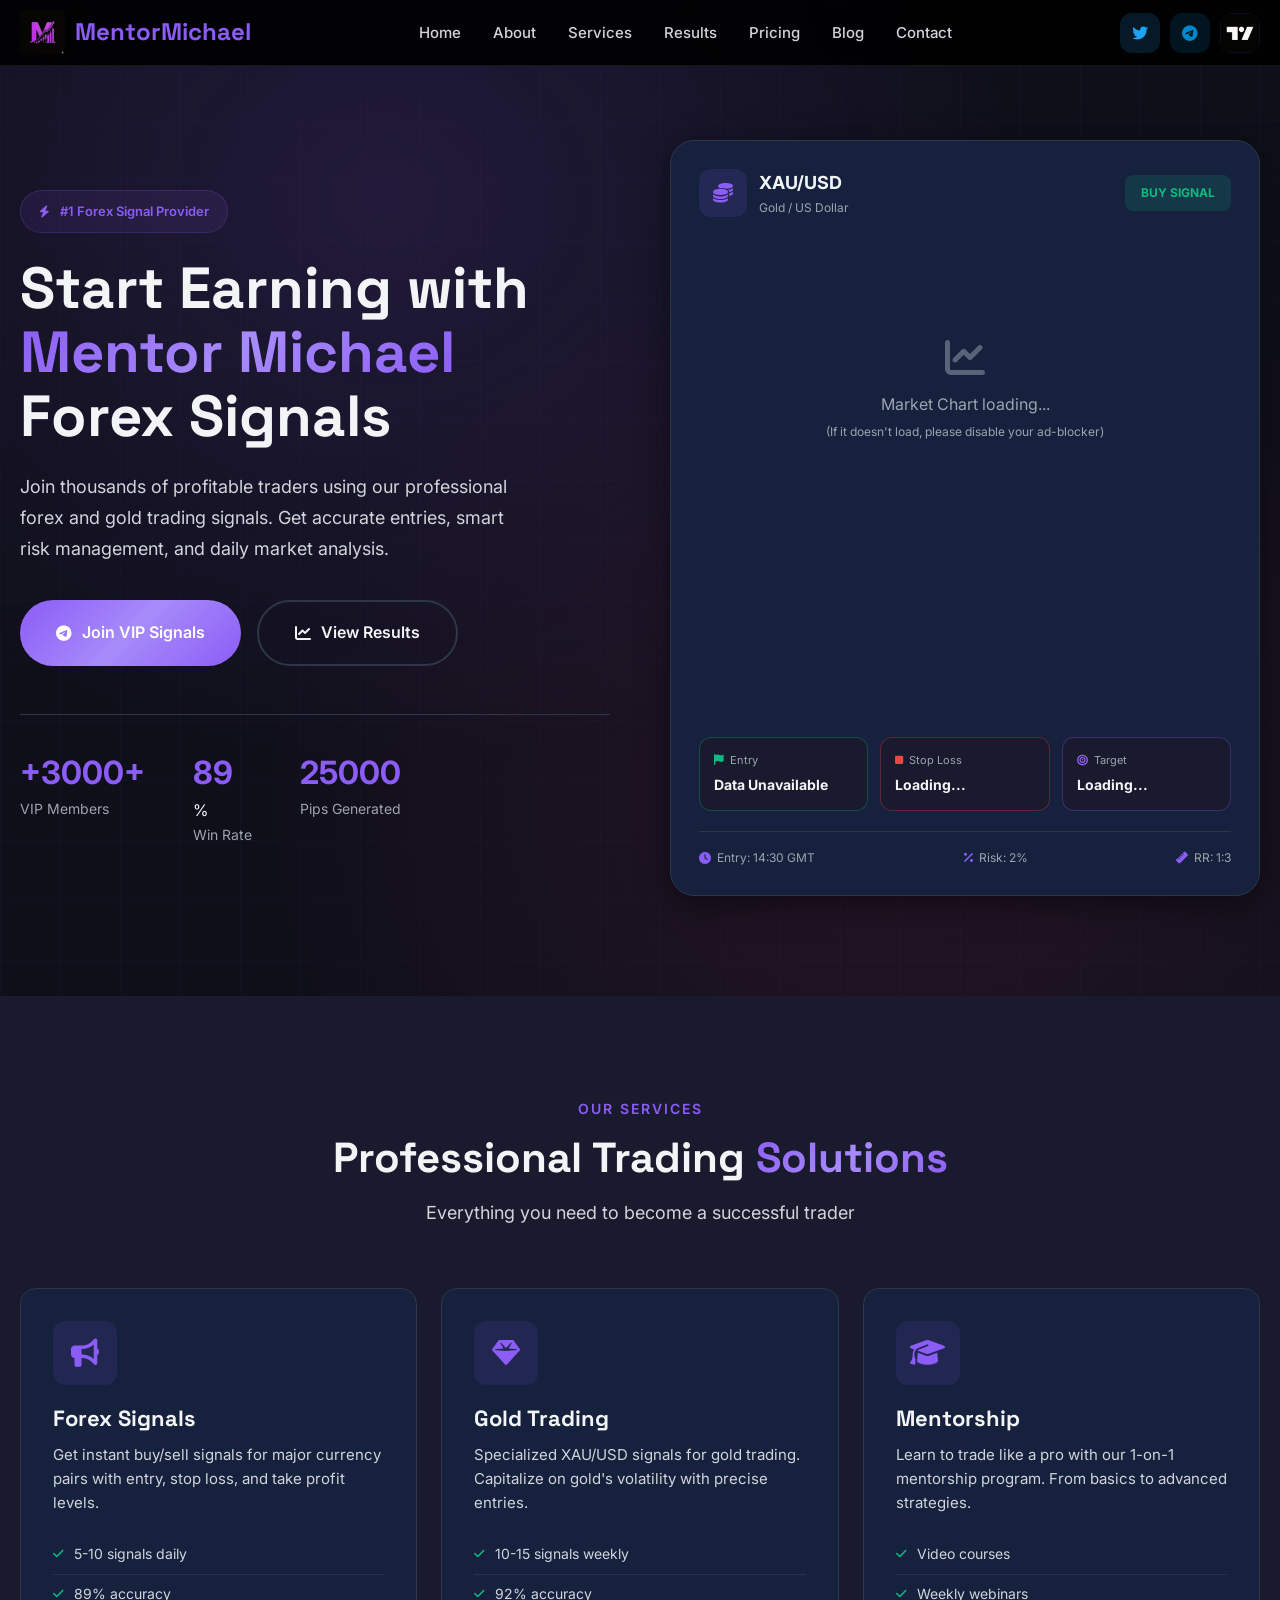
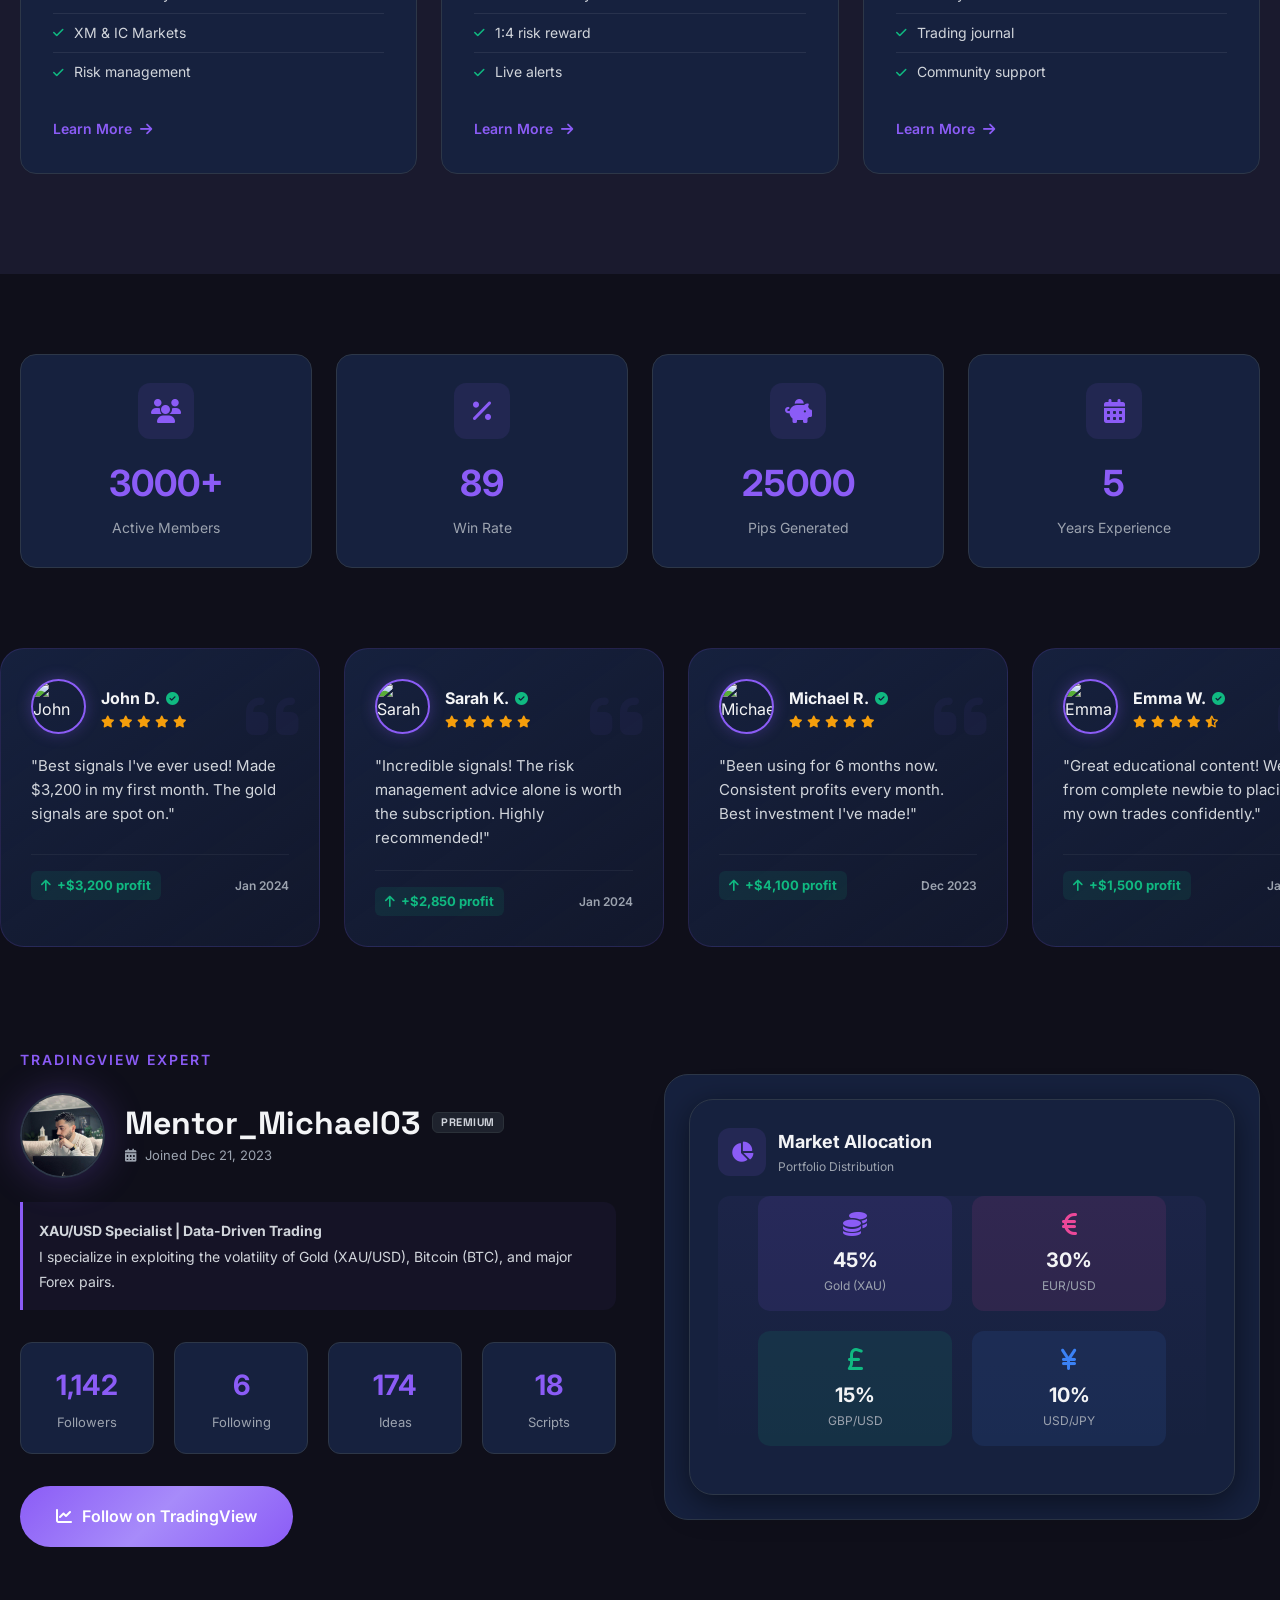
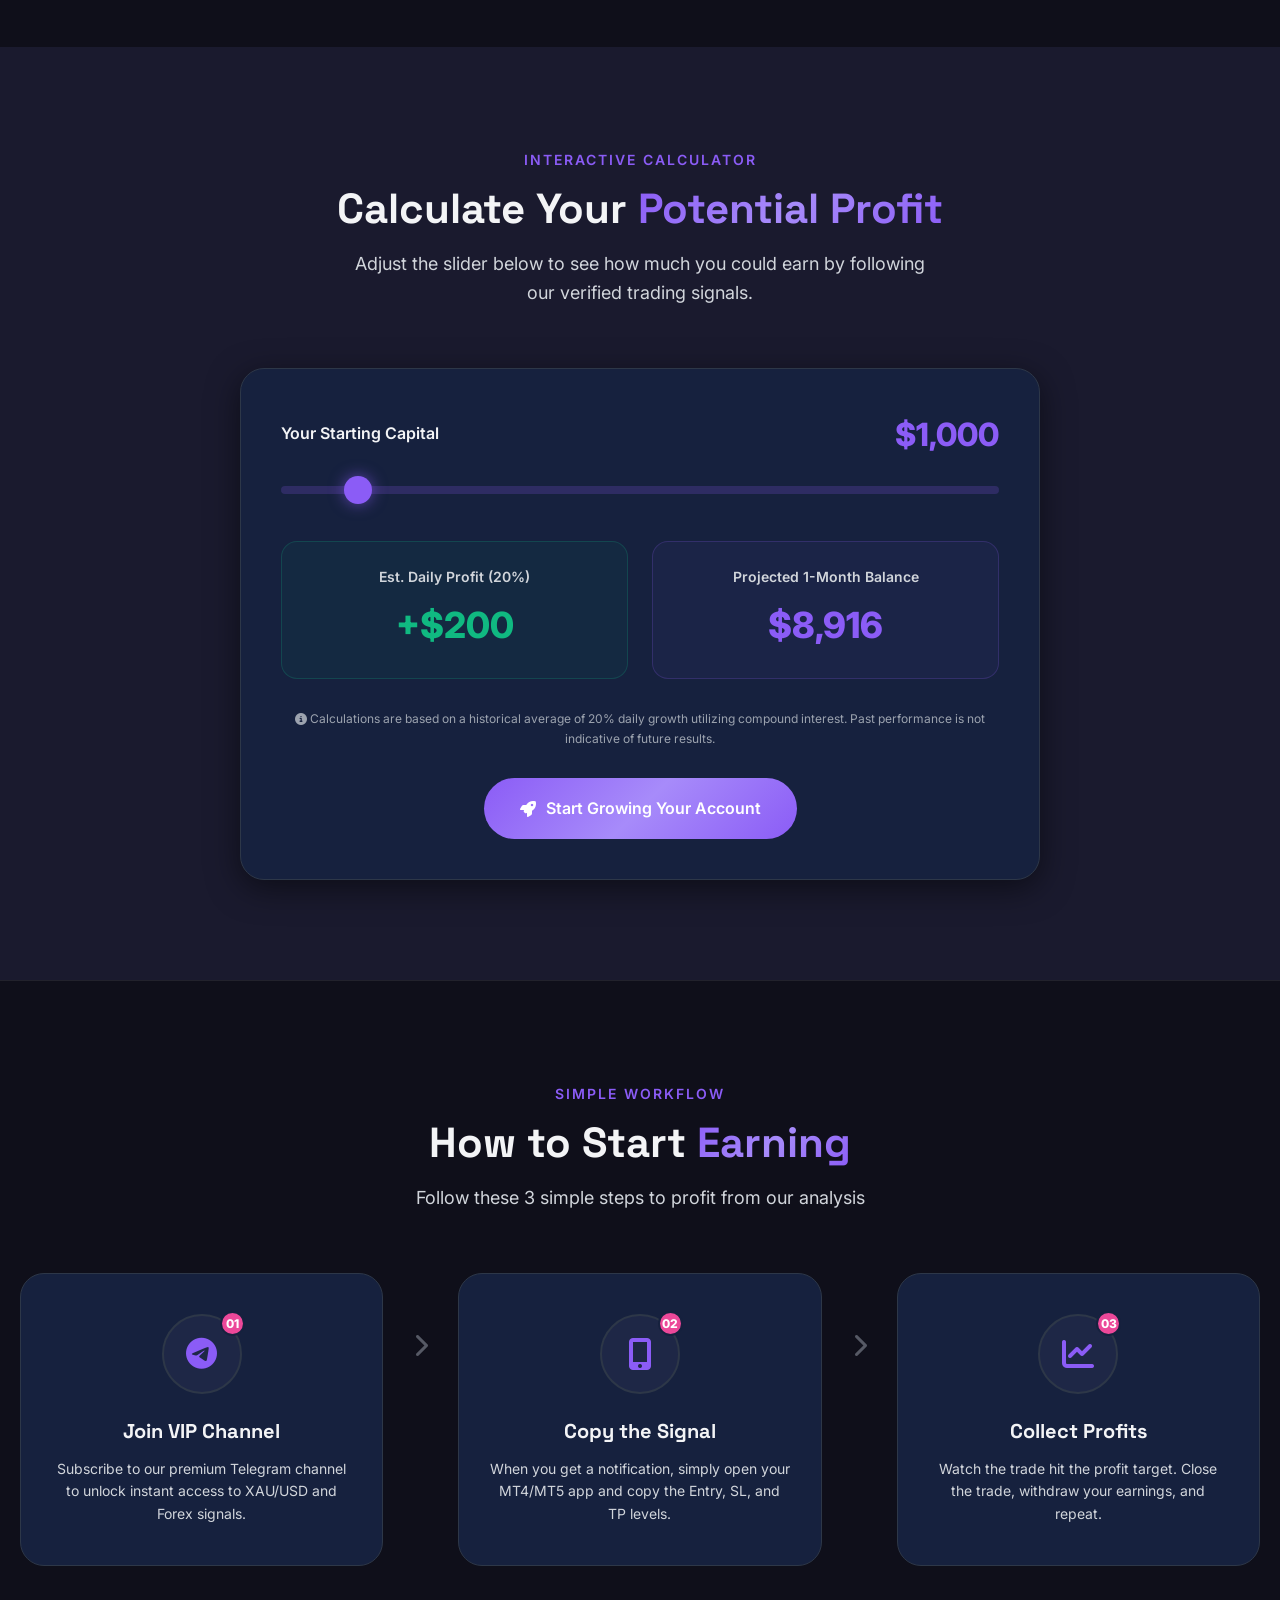
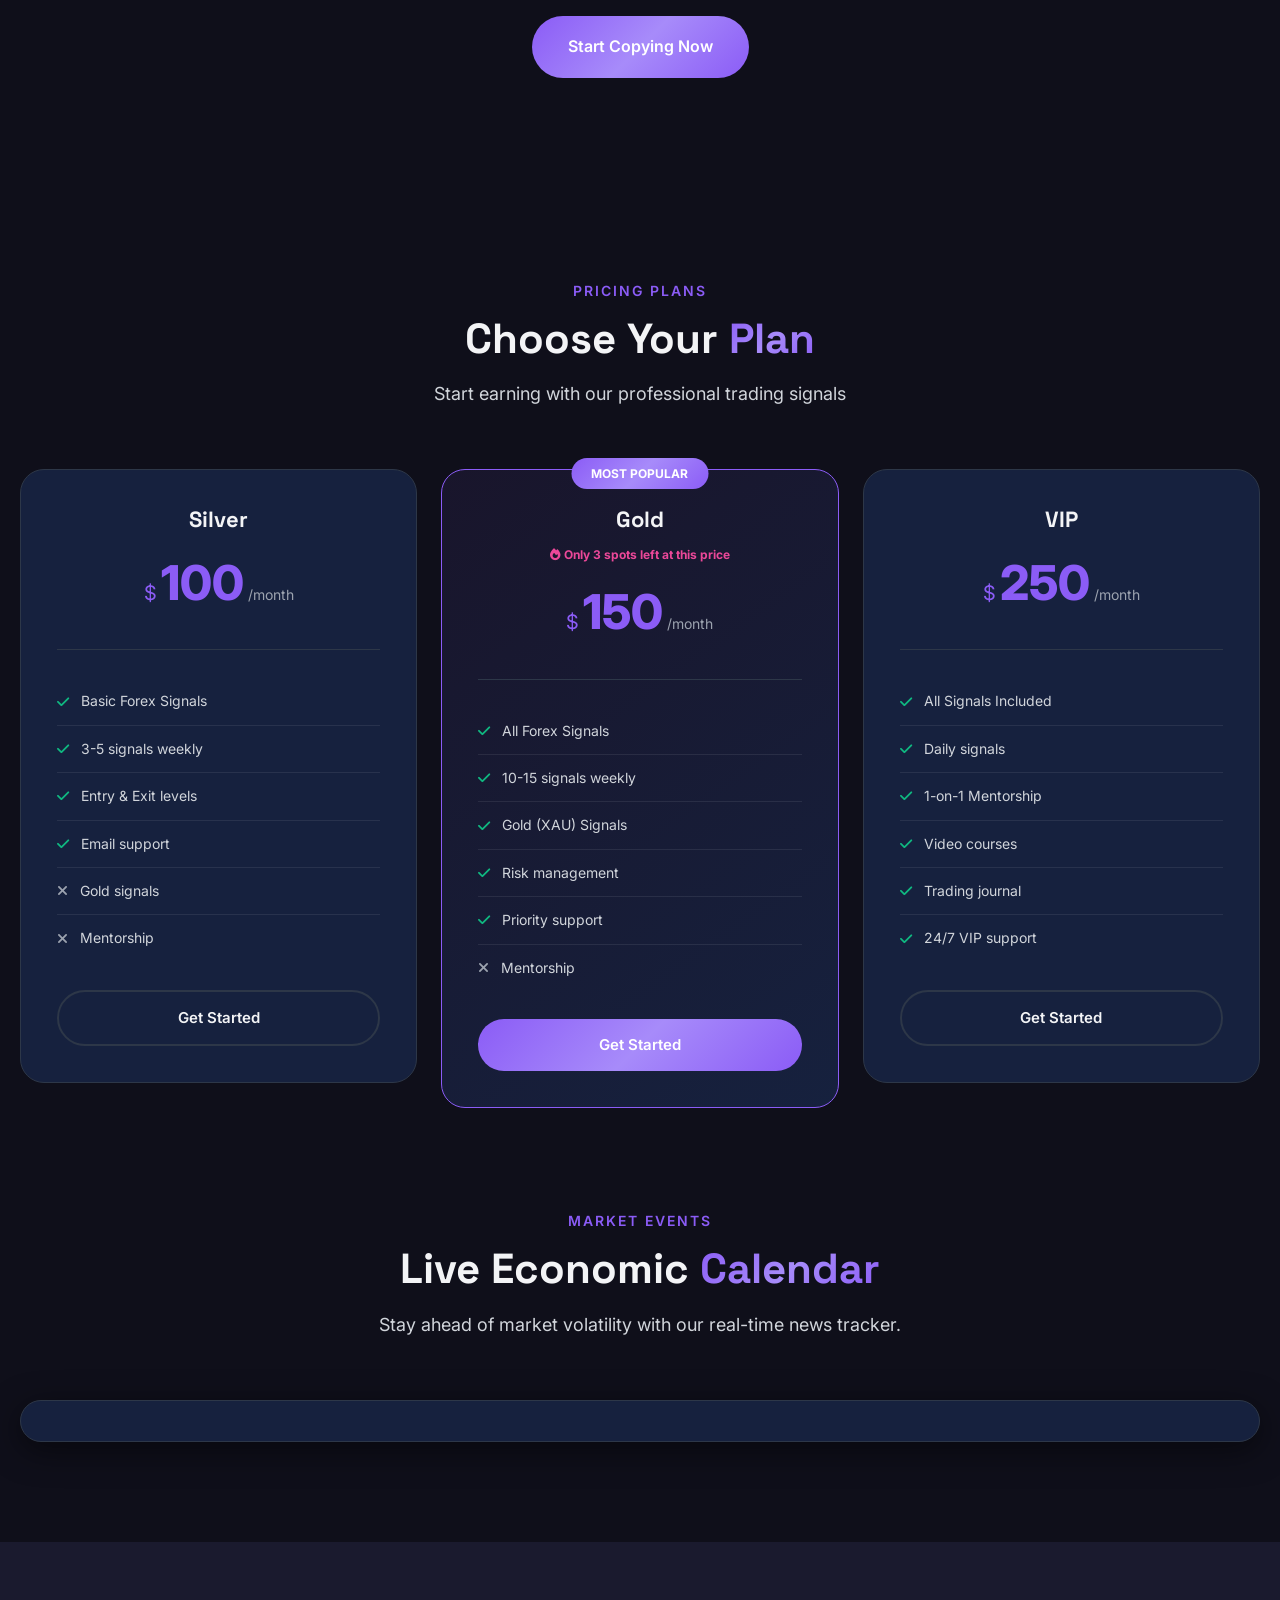
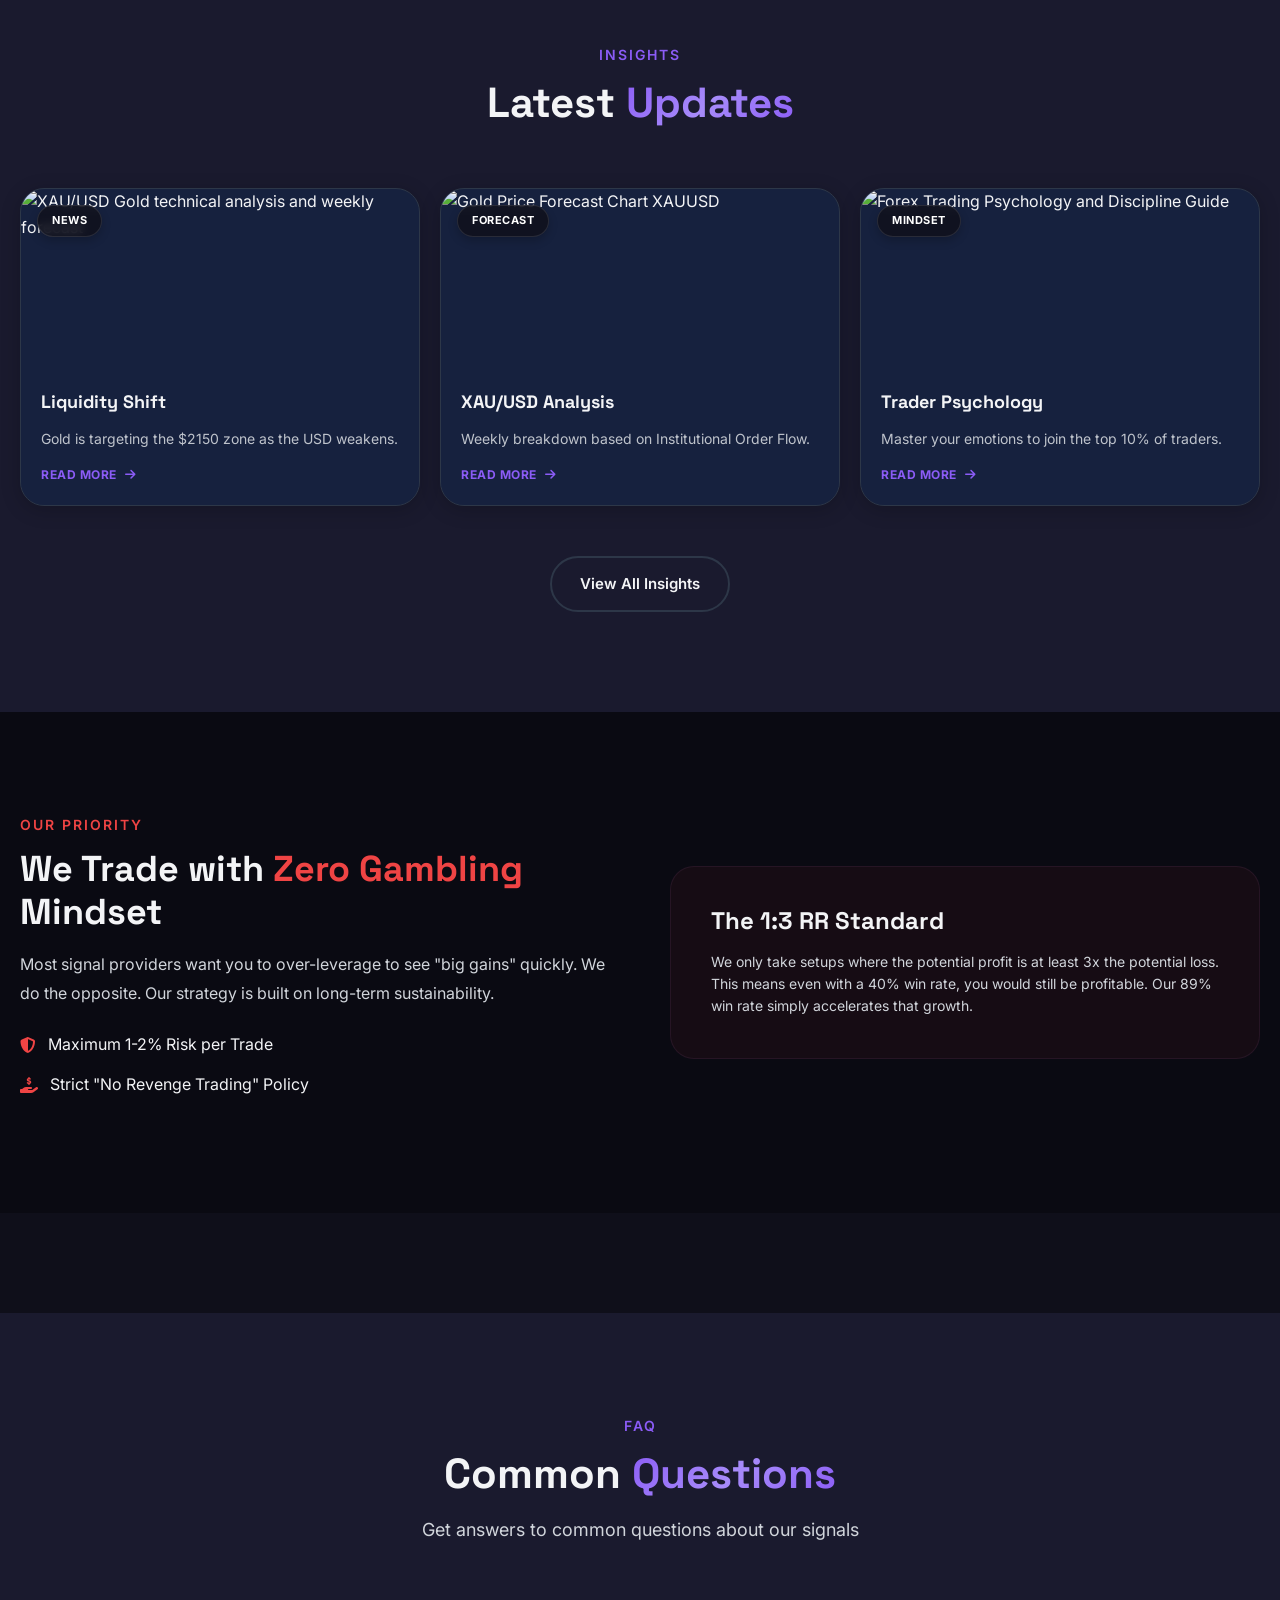
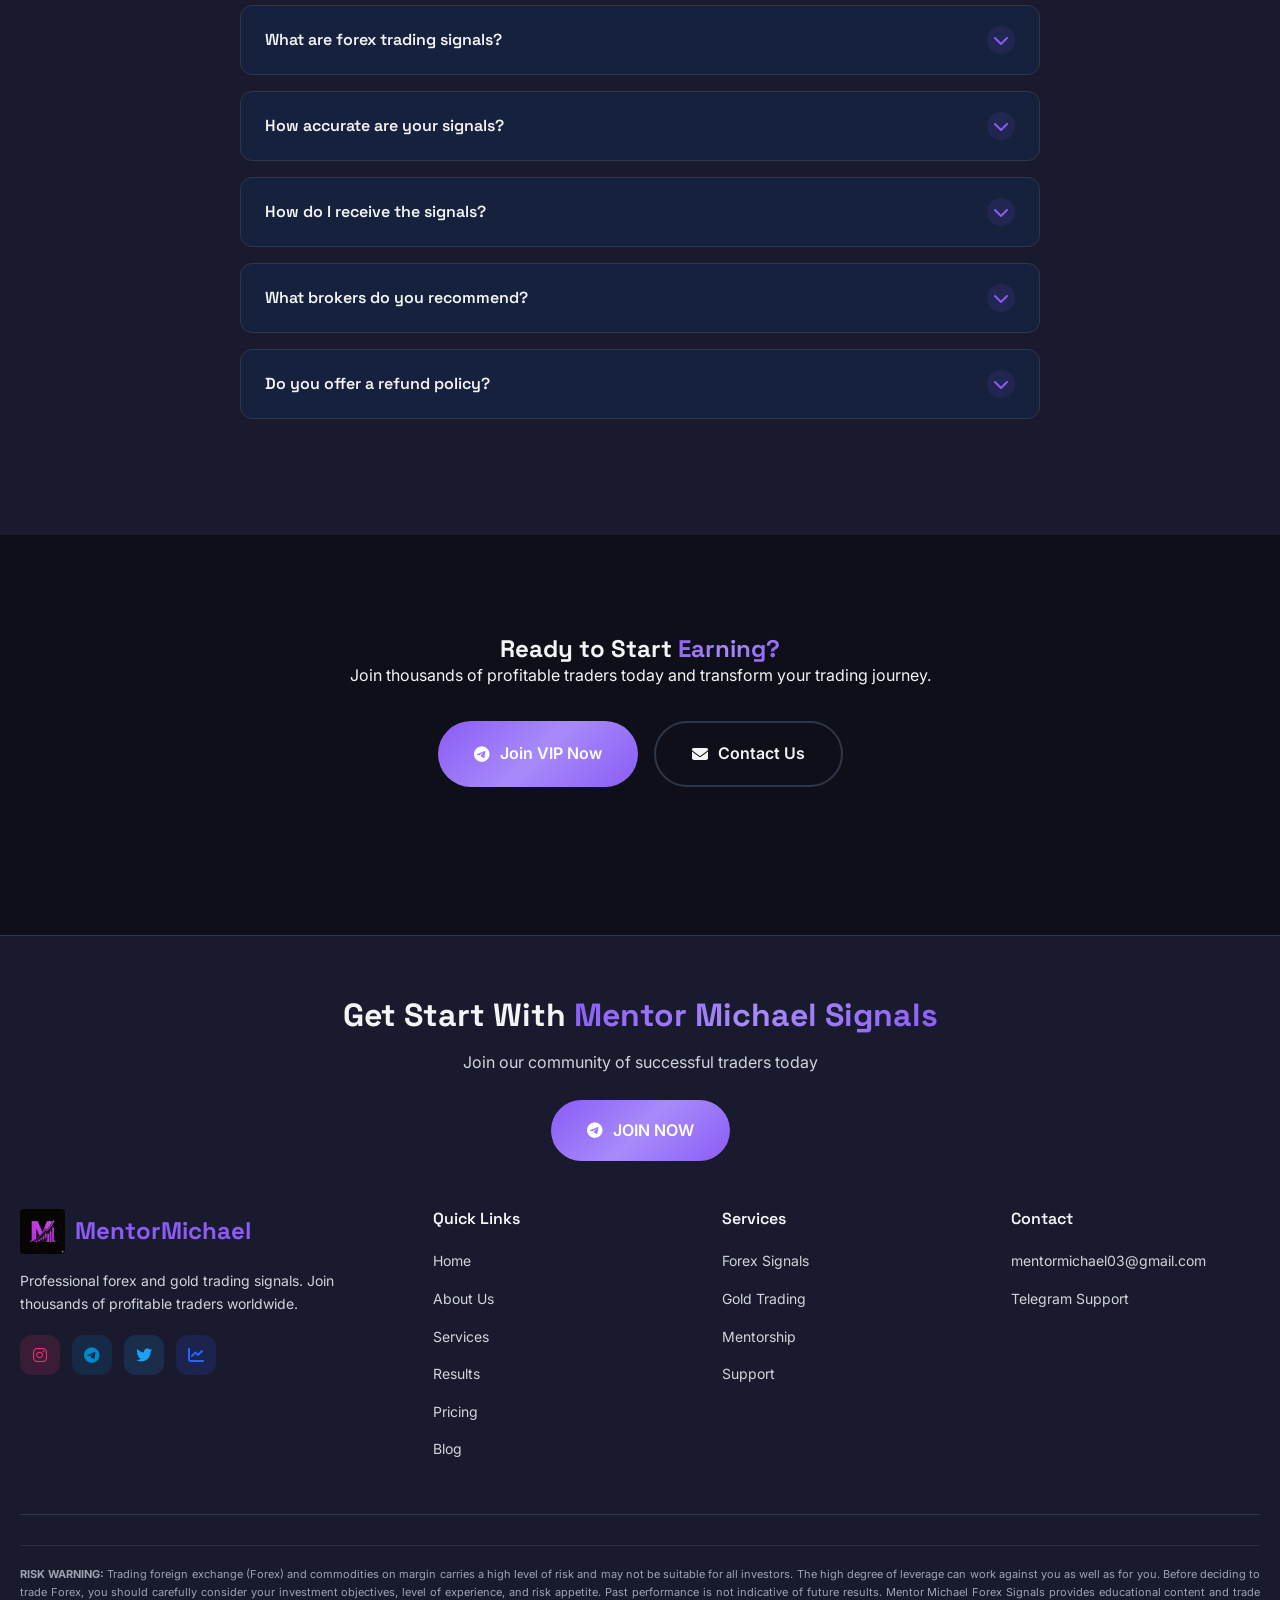
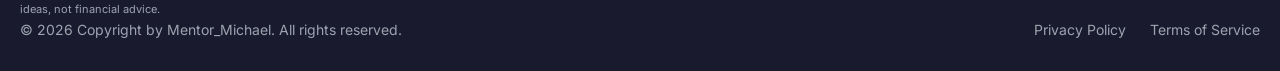
==== commit f7c4a9b3: "this new commit" ====
--- a/index.html
+++ b/index.html
@@ -27,7 +27,8 @@
     <link rel="stylesheet" href="https://cdnjs.cloudflare.com/ajax/libs/font-awesome/6.4.0/css/all.min.css">
     <link rel="icon" type="image/jpeg" href="logoserver.jpeg">
 
-    <link rel="stylesheet" href="styles.css">
+    <link rel="preload" href="styles.css" as="style">
+<link rel="stylesheet" href="styles.css">
     <script type="application/ld+json">
 {
   "@context": "https://schema.org",
@@ -111,7 +112,7 @@
                     <a href="https://www.tradingview.com/u/Mentor_Michael03/"
                         target="_blank" class="social-btn tradingview"
                         title="TradingView">
-                        <i class="fas fa-chart-line"></i>
+                        <i ><img src="trd_view.jpeg" alt=""></i>
                     </a>
                 </div>
 
@@ -144,7 +145,7 @@
 
                     <h1 class="hero-title">
                         Start Earning with <span
-                            class="gradient-text">MentorMichael</span> Forex Signals
+                            class="gradient-text">Mentor Michael</span> Forex Signals
                     </h1>
 
                     <p class="hero-subtitle">
@@ -201,31 +202,10 @@
                         </div>
 
                        
-                        <div class="tradingview-widget-container" style="height: 250px; width: 100%;">
-  <div id="tradingview_gold" style="height: 100%; width: 100%;"></div>
-  <script type="text/javascript" src="https://s3.tradingview.com/tv.js"></script>
-  <script type="text/javascript">
-  new TradingView.widget(
-  {
-  "autosize": true,
-  "symbol": "OANDA:XAUUSD",
-  "interval": "60",
-  "timezone": "Etc/UTC",
-  "theme": "dark",
-  "style": "3", // 3 is area chart
-  "locale": "en",
-  "enable_publishing": false,
-  "backgroundColor": "rgba(22, 33, 62, 0)", // Matches your website's dark theme
-  "gridColor": "rgba(255, 255, 255, 0.05)",
-  "hide_top_toolbar": true,
-  "hide_legend": true,
-  "save_image": false,
-  "container_id": "tradingview_gold"
-}
-  );
-  </script>
+                       <div class="tradingview-widget-container" style="height: 500px; width: 100%;">
+    <div id="tradingview_gold_pro" style="height: 100%; width: 100%;"></div>
+    
 </div>
-
                         
 
                         <div class="chart-levels">
@@ -388,277 +368,133 @@
 
 
         <!-- Reviews Section -->
-        <section class="reviews" id="reviews">
-            <div class="container">
-                <div class="section-header">
-                    <span class="section-tag">Testimonials</span>
-                    <h2 class="section-title">What Our <span
-                            class="gradient-text">Traders Say</span></h2>
-                    <p class="section-desc">Join thousands of satisfied traders
-                        worldwide</p>
-                </div>
-
-                <div class="reviews-slider-container">
-                    <div class="reviews-track">
-                        <!-- Review 1 -->
-                        <div class="review-card">
-                            <div class="review-header">
-                                <div class="reviewer-avatar">JD</div>
-                                <div class="reviewer-info">
-                                    <div class="reviewer-name">John D.</div>
-                                    <div class="reviewer-rating">
-                                        <i class="fas fa-star"></i>
-                                        <i class="fas fa-star"></i>
-                                        <i class="fas fa-star"></i>
-                                        <i class="fas fa-star"></i>
-                                        <i class="fas fa-star"></i>
-                                    </div>
-                                </div>
-                            </div>
-                            <div class="review-body">
-                                <p>"Best signals I've ever used! Made $3,200 in my first month. The gold signals are spot on."</p>
-                            </div>
-                            <div class="review-footer">
-                                <div class="review-profit"><i
-                                        class="fas fa-arrow-up"></i> +$3,200
-                                    profit</div>
-                                <div class="review-date">Jan 2024</div>
-                            </div>
-                        </div>
-
-                        <!-- Review 2 -->
-                        <div class="review-card">
-                            <div class="review-header">
-                                <div class="reviewer-avatar">SK</div>
-                                <div class="reviewer-info">
-                                    <div class="reviewer-name">Sarah K.</div>
-                                    <div class="reviewer-rating">
-                                        <i class="fas fa-star"></i>
-                                        <i class="fas fa-star"></i>
-                                        <i class="fas fa-star"></i>
-                                        <i class="fas fa-star"></i> <i
-                                            class="fas fa-star"></i> <i
-                                            class="fas fa-star"></i> <i
-                                            class="fas fa-star"></i> <i
-                                            class="fas fa-star"></i> </div>
-                                </div>
-                            </div> <div class="review-body">
-                                <p>"Incredible signals! The risk management advice alone is worth the subscription. Highly recommended!"</p>
-                            </div> <div class="review-footer"> <div
-                                    class="review-profit"><i
-                                        class="fas fa-arrow-up"></i> +$2,850
-                                    profit</div> <div class="review-date">Jan
-                                    2024</div> </div> </div>
-
-                        <!-- Review 3 -->
-                        <div class="review-card">
-                            <div class="review-header">
-                                <div class="reviewer-avatar">MR</div>
-                                <div class="reviewer-info">
-                                    <div class="reviewer-name">Michael R.</div>
-                                    <div class="reviewer-rating">
-                                        <i class="fas fa-star"></i>
-                                        <i class="fas fa-star"></i>
-                                        <i class="fas fa-star"></i>
-                                        <i class="fas fa-star"></i>
-                                        <i class="fas fa-star"></i>
-                                    </div>
-                                </div>
-                            </div>
-                            <div class="review-body">
-                                <p>"Been using for 6 months now. Consistent profits every month. Best investment I've made!"</p>
-                            </div>
-                            <div class="review-footer">
-                                <div class="review-profit"><i
-                                        class="fas fa-arrow-up"></i> +$4,100
-                                    profit</div>
-                                <div class="review-date">Dec 2023</div>
-                            </div>
-                        </div>
-
-                        <!-- Review 4 -->
-                        <div class="review-card">
-                            <div class="review-header">
-                                <div class="reviewer-avatar">EW</div>
-                                <div class="reviewer-info">
-                                    <div class="reviewer-name">Emma W.</div>
-                                    <div class="reviewer-rating">
-                                        <i class="fas fa-star"></i>
-                                        <i class="fas fa-star"></i>
-                                        <i class="fas fa-star"></i>
-                                        <i class="fas fa-star"></i>
-                                        <i class="fas fa-star-half-alt"></i>
-                                    </div>
-                                </div>
-                            </div>
-                            <div class="review-body">
-                                <p>"Great educational content! Went from complete newbie to placing my own trades confidently."</p>
-                            </div>
-                            <div class="review-footer">
-                                <div class="review-profit"><i
-                                        class="fas fa-arrow-up"></i> +$1,500
-                                    profit</div>
-                                <div class="review-date">Jan 2024</div>
-                            </div>
-                        </div>
-
-                        <!-- Review 5 -->
-                        <div class="review-card">
-                            <div class="review-header">
-                                <div class="reviewer-avatar">DL</div>
-                                <div class="reviewer-info">
-                                    <div class="reviewer-name">David L.</div>
-                                    <div class="reviewer-rating">
-                                        <i class="fas fa-star"></i>
-                                        <i class="fas fa-star"></i>
-                                        <i class="fas fa-star"></i>
-                                        <i class="fas fa-star"></i>
-                                        <i class="fas fa-star"></i>
-                                    </div>
-                                </div>
-                            </div>
-                            <div class="review-body">
-                                <p>"The Telegram group is amazing! Real-time support and weekly market analysis."</p>
-                            </div>
-                            <div class="review-footer">
-                                <div class="review-profit"><i
-                                        class="fas fa-arrow-up"></i> +$2,200
-                                    profit</div>
-                                <div class="review-date">Jan 2024</div>
-                            </div>
-                        </div>
-
-                        <!-- Review 6 -->
-                        <div class="review-card">
-                            <div class="review-header">
-                                <div class="reviewer-avatar">AJ</div>
-                                <div class="reviewer-info">
-                                    <div class="reviewer-name">Alex J.</div>
-                                    <div class="reviewer-rating">
-                                        <i class="fas fa-star"></i>
-                                        <i class="fas fa-star"></i>
-                                        <i class="fas fa-star"></i>
-                                        <i class="fas fa-star"></i>
-                                        <i class="fas fa-star"></i>
-                                    </div>
-                                </div>
-                            </div>
-                            <div class="review-body">
-                                <p>"Finally found a signal service that delivers! My portfolio is up 180% this year!"</p>
-                            </div>
-                            <div class="review-footer">
-                                <div class="review-profit"><i
-                                        class="fas fa-arrow-up"></i> +$5,400
-                                    profit</div>
-                                <div class="review-date">Jan 2024</div>
-                            </div>
-                        </div>
-
-                        <!-- Review 7 -->
-                        <div class="review-card">
-                            <div class="review-header">
-                                <div class="reviewer-avatar">LM</div>
-                                <div class="reviewer-info">
-                                    <div class="reviewer-name">Lisa M.</div>
-                                    <div class="reviewer-rating">
-                                        <i class="fas fa-star"></i>
-                                        <i class="fas fa-star"></i>
-                                        <i class="fas fa-star"></i>
-                                        <i class="fas fa-star"></i>
-                                        <i class="fas fa-star"></i>
-                                    </div>
-                                </div>
-                            </div>
-                            <div class="review-body">
-                                <p>"Professional and reliable. The gold signals changed my trading game completely!"</p>
-                            </div>
-                            <div class="review-footer">
-                                <div class="review-profit"><i
-                                        class="fas fa-arrow-up"></i> +$2,900
-                                    profit</div>
-                                <div class="review-date">Dec 2023</div>
-                            </div>
-                        </div>
-
-                        <!-- Review 8 -->
-                        <div class="review-card">
-                            <div class="review-header">
-                                <div class="reviewer-avatar">RT</div>
-                                <div class="reviewer-info">
-                                    <div class="reviewer-name">Robert T.</div>
-                                    <div class="reviewer-rating">
-                                        <i class="fas fa-star"></i>
-                                        <i class="fas fa-star"></i>
-                                        <i class="fas fa-star"></i>
-                                        <i class="fas fa-star"></i>
-                                        <i class="fas fa-star"></i>
-                                    </div>
-                                </div>
-                            </div>
-                            <div class="review-body">
-                                <p>"I've tried many signal groups but Mentor Michael is by far the best. Consistent results!"</p>
-                            </div>
-                            <div class="review-footer">
-                                <div class="review-profit"><i
-                                        class="fas fa-arrow-up"></i> +$3,600
-                                    profit</div>
-                                <div class="review-date">Jan 2024</div>
-                            </div>
-                        </div>
-
-                        <!-- Review 9 -->
-                        <div class="review-card">
-                            <div class="review-header">
-                                <div class="reviewer-avatar">NK</div>
-                                <div class="reviewer-info">
-                                    <div class="reviewer-name">Nancy K.</div>
-                                    <div class="reviewer-rating">
-                                        <i class="fas fa-star"></i>
-                                        <i class="fas fa-star"></i>
-                                        <i class="fas fa-star"></i>
-                                        <i class="fas fa-star"></i>
-                                        <i class="fas fa-star"></i>
-                                    </div>
-                                </div>
-                            </div>
-                            <div class="review-body">
-                                <p>"Excellent customer support and accurate signals. Highly recommend for beginners!"</p>
-                            </div>
-                            <div class="review-footer">
-                                <div class="review-profit"><i
-                                        class="fas fa-arrow-up"></i> +$1,800
-                                    profit</div>
-                                <div class="review-date">Jan 2024</div>
-                            </div>
-                        </div>
-
-                        <!-- Review 10 -->
-                        <div class="review-card">
-                            <div class="review-header">
-                                <div class="reviewer-avatar">BP</div>
-                                <div class="reviewer-info">
-                                    <div class="reviewer-name">Brian P.</div>
-                                    <div class="reviewer-rating">
-                                        <i class="fas fa-star"></i>
-                                        <i class="fas fa-star"></i>
-                                        <i class="fas fa-star"></i>
-                                        <i class="fas fa-star"></i>
-                                        <i class="fas fa-star"></i>
-                                    </div>
-                                </div>
-                            </div>
-                            <div class="review-body">
-                                <p>"The mentorship program is exceptional. Learned more here than anywhere else!"</p>
-                            </div>
-                            <div class="review-footer">
-                                <div class="review-profit"><i
-                                        class="fas fa-arrow-up"></i> +$2,450
-                                    profit</div>
-                                <div class="review-date">Dec 2023</div>
-                            </div>
-                        </div>
-                    </div>
-                </div> </section>
+       <div class="reviews-track">
+    <div class="review-card">
+        <div class="review-header">
+            <div class="reviewer-avatar">
+                <img src="https://images.unsplash.com/photo-1500648767791-00dcc994a43e?auto=format&fit=crop&w=100&h=100&q=80" alt="John D." loading ="lazy">
+            </div>
+            <div class="reviewer-info">
+                <div class="reviewer-name">John D.<i class="fas fa-check-circle verified-badge"></i></div>
+                <div class="reviewer-rating">
+                    <i class="fas fa-star"></i><i class="fas fa-star"></i><i class="fas fa-star"></i><i class="fas fa-star"></i><i class="fas fa-star"></i>
+                </div>
+            </div>
+        </div>
+        <div class="review-body">
+            <p>"Best signals I've ever used! Made $3,200 in my first month. The gold signals are spot on."</p>
+        </div>
+        <div class="review-footer">
+            <div class="review-profit"><i class="fas fa-arrow-up"></i> +$3,200 profit</div>
+            <div class="review-date">Jan 2024</div>
+        </div>
+    </div>
+
+    <div class="review-card">
+        <div class="review-header">
+            <div class="reviewer-avatar">
+                <img src="https://images.unsplash.com/photo-1494790108377-be9c29b29330?auto=format&fit=crop&w=100&h=100&q=80" alt="Sarah K." loading ="lazy">
+            </div>
+            <div class="reviewer-info">
+                <div class="reviewer-name">Sarah K.<i class="fas fa-check-circle verified-badge"></i></div>
+                <div class="reviewer-rating">
+                    <i class="fas fa-star"></i><i class="fas fa-star"></i><i class="fas fa-star"></i><i class="fas fa-star"></i><i class="fas fa-star"></i>
+                </div>
+            </div>
+        </div>
+        <div class="review-body">
+            <p>"Incredible signals! The risk management advice alone is worth the subscription. Highly recommended!"</p>
+        </div>
+        <div class="review-footer">
+            <div class="review-profit"><i class="fas fa-arrow-up"></i> +$2,850 profit</div>
+            <div class="review-date">Jan 2024</div>
+        </div>
+    </div>
+
+    <div class="review-card">
+        <div class="review-header">
+            <div class="reviewer-avatar">
+                <img src="https://images.unsplash.com/photo-1507003211169-0a1dd7228f2d?auto=format&fit=crop&w=100&h=100&q=80" alt="Michael R." loading ="lazy">
+            </div>
+            <div class="reviewer-info">
+                <div class="reviewer-name">Michael R.<i class="fas fa-check-circle verified-badge"></i></div>
+                <div class="reviewer-rating">
+                    <i class="fas fa-star"></i><i class="fas fa-star"></i><i class="fas fa-star"></i><i class="fas fa-star"></i><i class="fas fa-star"></i>
+                </div>
+            </div>
+        </div>
+        <div class="review-body">
+            <p>"Been using for 6 months now. Consistent profits every month. Best investment I've made!"</p>
+        </div>
+        <div class="review-footer">
+            <div class="review-profit"><i class="fas fa-arrow-up"></i> +$4,100 profit</div>
+            <div class="review-date">Dec 2023</div>
+        </div>
+    </div>
+
+    <div class="review-card">
+        <div class="review-header">
+            <div class="reviewer-avatar">
+                <img src="https://images.unsplash.com/photo-1438761681033-6461ffad8d80?auto=format&fit=crop&w=100&h=100&q=80" alt="Emma W." loading ="lazy">
+            </div>
+            <div class="reviewer-info">
+                <div class="reviewer-name">Emma W.<i class="fas fa-check-circle verified-badge"></i></div>
+                <div class="reviewer-rating">
+                    <i class="fas fa-star"></i><i class="fas fa-star"></i><i class="fas fa-star"></i><i class="fas fa-star"></i><i class="fas fa-star-half-alt"></i>
+                </div>
+            </div>
+        </div>
+        <div class="review-body">
+            <p>"Great educational content! Went from complete newbie to placing my own trades confidently."</p>
+        </div>
+        <div class="review-footer">
+            <div class="review-profit"><i class="fas fa-arrow-up"></i> +$1,500 profit</div>
+            <div class="review-date">Jan 2024</div>
+        </div>
+    </div>
+
+    <div class="review-card">
+        <div class="review-header">
+            <div class="reviewer-avatar">
+                <img src="https://images.unsplash.com/photo-1506794778202-cad84cf45f1d?auto=format&fit=crop&w=100&h=100&q=80" alt="David L." loading ="lazy">
+            </div>
+            <div class="reviewer-info">
+                <div class="reviewer-name">David L.<i class="fas fa-check-circle verified-badge"></i></div>
+                <div class="reviewer-rating">
+                    <i class="fas fa-star"></i><i class="fas fa-star"></i><i class="fas fa-star"></i><i class="fas fa-star"></i><i class="fas fa-star"></i>
+                </div>
+            </div>
+        </div>
+        <div class="review-body">
+            <p>"The Telegram group is amazing! Real-time support and weekly market analysis."</p>
+        </div>
+        <div class="review-footer">
+            <div class="review-profit"><i class="fas fa-arrow-up"></i> +$2,200 profit</div>
+            <div class="review-date">Jan 2024</div>
+        </div>
+    </div>
+
+    <div class="review-card">
+        <div class="review-header">
+            <div class="reviewer-avatar">
+                <img src="https://images.unsplash.com/photo-1530268729831-4b0b9e170218?auto=format&fit=crop&w=100&h=100&q=80" alt="Alex J." loading ="lazy">
+            </div>
+            <div class="reviewer-info">
+                <div class="reviewer-name">Alex J.<i class="fas fa-check-circle verified-badge"></i></div>
+                <div class="reviewer-rating">
+                    <i class="fas fa-star"></i><i class="fas fa-star"></i><i class="fas fa-star"></i><i class="fas fa-star"></i><i class="fas fa-star"></i>
+                </div>
+            </div>
+        </div>
+        <div class="review-body">
+            <p>"Finally found a signal service that delivers! My portfolio is up 180% this year!"</p>
+        </div>
+        <div class="review-footer">
+            <div class="review-profit"><i class="fas fa-arrow-up"></i> +$5,400 profit</div>
+            <div class="review-date">Jan 2024</div>
+        </div>
+    </div>
+</div>
 
 
 
@@ -978,6 +814,7 @@
               <div class="tradingview-widget-container__widget"></div>
               </div>
         </div>
+        
     </div>
 </section>
 
@@ -992,7 +829,7 @@
         <div class="blog-grid" style="gap: 20px;">
             <article class="blog-card fade-in">
                 <div class="blog-image" style="height: 180px;">
-                    <img src="https://images.unsplash.com/photo-1590283603385-17ffb3a7f29f?auto=format&fit=crop&w=800&q=80" alt="XAU/USD Gold technical analysis and weekly forecast">
+                    <img src="https://images.unsplash.com/photo-1590283603385-17ffb3a7f29f?auto=format&fit=crop&w=800&q=80" alt="XAU/USD Gold technical analysis and weekly forecast" >
                     <span class="blog-category">News</span>
                 </div>
                 <div class="blog-content" style="padding: 20px;">
@@ -1004,7 +841,7 @@
 
             <article class="blog-card fade-in">
                 <div class="blog-image" style="height: 180px;">
-                    <img src="https://images.unsplash.com/photo-1611974789855-9c2a0a7236a3?auto=format&fit=crop&w=800&q=80" alt="Gold Price Forecast Chart XAUUSD">
+                    <img src="https://images.unsplash.com/photo-1611974789855-9c2a0a7236a3?auto=format&fit=crop&w=800&q=80" alt="Gold Price Forecast Chart XAUUSD" >
                     <span class="blog-category">Forecast</span>
                 </div>
                 <div class="blog-content" style="padding: 20px;">
@@ -1016,7 +853,7 @@
 
             <article class="blog-card fade-in">
                 <div class="blog-image" style="height: 180px;">
-                    <img src="https://images.unsplash.com/photo-1551288049-bebda4e38f71?auto=format&fit=crop&w=800&q=80" alt="Forex Trading Psychology and Discipline Guide">
+                    <img src="https://images.unsplash.com/photo-1551288049-bebda4e38f71?auto=format&fit=crop&w=800&q=80" alt="Forex Trading Psychology and Discipline Guide" >
                     <span class="blog-category">Mindset</span>
                 </div>
                 <div class="blog-content" style="padding: 20px;">
--- a/styles.css
+++ b/styles.css
@@ -236,7 +236,7 @@
 }
 
 /* ==================== PRELOADER ==================== */
-/* .preloader {
+.preloader {
     position: fixed;
     inset: 0;
     background: var(--bg-primary);
@@ -271,7 +271,7 @@
     font-weight: 700;
     color: var(--accent-primary);
     margin-top: 20px;
-} */
+}
 
 /* ==================== SCROLL TO TOP ==================== */
 .scroll-top {
@@ -793,42 +793,143 @@
 
 .stat-label { font-size: 14px; color: var(--text-muted); }
 
-/* ==================== REVIEWS SECTION ==================== */ .reviews { padding: var(--section-padding) 0; background: var(--bg-secondary); overflow: hidden; }
-
-.reviews-slider-container { position: relative; overflow: hidden; padding: 20px 0; }
-
-.reviews-track { display: flex; gap: 24px; animation: slide 5s linear infinite; }
+/* ==================== REVIEWS SECTION ==================== */ /* ==================== REVIEWS SECTION ==================== */ 
+/* ==================== ADVANCED REVIEWS SECTION ==================== */ 
+.reviews { 
+    padding: var(--section-padding) 0; 
+    background: var(--bg-primary); 
+    overflow: hidden; 
+    position: relative;
+}
+
+/* Faded Edges for the Slider */
+.reviews-slider-container { 
+    position: relative; 
+    overflow: hidden; 
+    padding: 40px 0; 
+    -webkit-mask-image: linear-gradient(to right, transparent, black 10%, black 90%, transparent);
+    mask-image: linear-gradient(to right, transparent, black 10%, black 90%, transparent);
+}
+
+.reviews-track { 
+    display: flex; 
+    gap: 24px; 
+    animation: slide 10s linear infinite; 
+}
 
 .reviews-track:hover { animation-play-state: paused; }
 
 @keyframes slide { 0% { transform: translateX(0); } 100% { transform: translateX(-50%); } }
 
-.review-card { min-width: 380px; background: var(--bg-card); border: 1px solid var(--border-color); border-radius: var(--radius-lg); padding: 28px; flex-shrink: 0; transition: all var(--transition-base); }
-
-.review-card:hover { border-color: var(--accent-primary); transform: translateY(-5px); }
-
-.review-header { display: flex; align-items: center; gap: 14px; margin-bottom: 16px; }
-
-.reviewer-avatar { width: 52px; height: 52px; background: var(--gradient-primary); border-radius: 50%; display: flex; align-items: center; justify-content: center; font-size: 18px; font-weight: 700; color: white; }
+/* Advanced Premium Card Styling */
+.review-card { 
+    min-width: 320px; 
+    max-width: 320px;
+    background: linear-gradient(145deg, var(--bg-card) 0%, rgba(22, 33, 62, 0.5) 100%); 
+    border: 1px solid rgba(139, 92, 246, 0.15); /* Faint purple border */
+    border-radius: var(--radius-xl); 
+    padding: 30px; 
+    flex-shrink: 0; 
+    transition: all 0.4s cubic-bezier(0.175, 0.885, 0.32, 1.275); /* Bouncy hover effect */
+    position: relative;
+    z-index: 1;
+    overflow: hidden;
+}
+
+/* Giant Background Quote Icon */
+.review-card::before {
+    content: '\f10d'; /* FontAwesome quote-left */
+    font-family: 'Font Awesome 6 Free';
+    font-weight: 900;
+    position: absolute;
+    top: 20px;
+    right: 20px;
+    font-size: 60px;
+    color: rgba(139, 92, 246, 0.05); /* Extremely faint purple */
+    z-index: -1;
+    transition: all 0.2s ease;
+}
+
+.review-card:hover { 
+    border-color: var(--accent-primary); 
+    transform: translateY(-10px); 
+    box-shadow: 0 20px 40px rgba(139, 92, 246, 0.15); 
+}
+
+.review-card:hover::before {
+    color: rgba(139, 92, 246, 0.12); /* Gets brighter on hover */
+    transform: scale(1.1) rotate(-10deg);
+}
+
+.review-header { display: flex; align-items: center; gap: 15px; margin-bottom: 20px; }
+
+/* Elegant Avatar Styling */
+.reviewer-avatar { 
+    width: 55px;  
+    height: 55px; 
+    border-radius: 50%; 
+    overflow: hidden; 
+    border: 2px solid var(--accent-primary); 
+    box-shadow: 0 0 15px rgba(139, 92, 246, 0.3); /* Glow effect */
+    flex-shrink: 0;
+}
+
+.reviewer-avatar img { width: 100%; height: 100%; object-fit: cover; }
 
 .reviewer-info { flex: 1; }
 
-.reviewer-name { font-size: 16px; font-weight: 600; margin-bottom: 2px; }
-
-.reviewer-rating { display: flex; gap: 3px; }
-
+.reviewer-name { 
+    font-size: 16px; 
+    font-weight: 700; 
+    margin-bottom: 4px; 
+    display: flex;
+    align-items: center;
+}
+
+/* Verified Badge */
+.verified-badge {
+    color: #10b981; /* Green */
+    font-size: 13px;
+    margin-left: 6px;
+}
+
+.reviewer-rating { display: flex; gap: 4px; }
 .reviewer-rating i { font-size: 12px; color: var(--accent-amber); }
 
-.review-body { margin-bottom: 16px; }
-
-.review-body p { font-size: 15px; color: var(--text-secondary); line-height: 1.6; font-style: italic; }
-
-.review-footer { display: flex; justify-content: space-between; align-items: center; padding-top: 16px; border-top: 1px solid var(--border-subtle); }
-
-.review-profit { display: flex; align-items: center; gap: 6px; font-size: 14px; font-weight: 600; color: var(--accent-green); }
-
-.review-date { font-size: 12px; color: var(--text-muted); }
-
+.review-body { margin-bottom: 20px; min-height: 80px; }
+
+.review-body p { 
+    font-size: 15px; 
+    color: var(--text-secondary); 
+    line-height: 1.6; 
+}
+
+.review-footer { 
+    display: flex; 
+    justify-content: space-between; 
+    align-items: center; 
+    padding-top: 16px; 
+    border-top: 1px solid rgba(255, 255, 255, 0.05); 
+}
+
+.review-profit { 
+    display: inline-flex; 
+    align-items: center; 
+    gap: 6px; 
+    font-size: 13px; 
+    font-weight: 700; 
+    color: var(--accent-green); 
+    background: rgba(16, 185, 129, 0.1);
+    padding: 4px 10px;
+    border-radius: 6px;
+}
+
+.review-date { font-size: 12px; font-weight: 600; color: var(--text-muted); }
+
+@media (max-width: 768px) {
+    .review-card { min-width: 280px; max-width: 280px; padding: 24px; } 
+    .reviews-slider-container { -webkit-mask-image: none; mask-image: none; } /* Remove mask on mobile for better scrolling */
+}
 /* ==================== PRICING SECTION ==================== */ .pricing { padding: var(--section-padding) 0; background: var(--bg-primary); }
 
 .pricing-grid { display: grid; grid-template-columns: repeat(3, 1fr); gap: 24px; align-items: start; }
@@ -2436,6 +2537,7 @@
 }
 
 /* Mobile Responsiveness for Process Section */
+/* Mobile Responsiveness for Process Section */
 @media (max-width: 900px) {
     .process-grid {
         flex-direction: column;
@@ -2451,4 +2553,18 @@
     .process-card {
         width: 100%;
     }
+}
+
+/* Default TradingView Height */
+#tradingview_gold_pro {
+    height: 500px !important;
+    min-height: 400px;
+}
+
+/* Mobile TradingView Height Fix */
+@media (max-width: 768px) {
+    #tradingview_gold_pro {
+        height: 400px !important;
+        min-height: 350px;
+    }
 }
--- a/styles.css
+++ b/styles.css
@@ -236,7 +236,7 @@
 }
 
 /* ==================== PRELOADER ==================== */
-/* .preloader {
+.preloader {
     position: fixed;
     inset: 0;
     background: var(--bg-primary);
@@ -271,7 +271,7 @@
     font-weight: 700;
     color: var(--accent-primary);
     margin-top: 20px;
-} */
+}
 
 /* ==================== SCROLL TO TOP ==================== */
 .scroll-top {
@@ -793,42 +793,143 @@
 
 .stat-label { font-size: 14px; color: var(--text-muted); }
 
-/* ==================== REVIEWS SECTION ==================== */ .reviews { padding: var(--section-padding) 0; background: var(--bg-secondary); overflow: hidden; }
-
-.reviews-slider-container { position: relative; overflow: hidden; padding: 20px 0; }
-
-.reviews-track { display: flex; gap: 24px; animation: slide 5s linear infinite; }
+/* ==================== REVIEWS SECTION ==================== */ /* ==================== REVIEWS SECTION ==================== */ 
+/* ==================== ADVANCED REVIEWS SECTION ==================== */ 
+.reviews { 
+    padding: var(--section-padding) 0; 
+    background: var(--bg-primary); 
+    overflow: hidden; 
+    position: relative;
+}
+
+/* Faded Edges for the Slider */
+.reviews-slider-container { 
+    position: relative; 
+    overflow: hidden; 
+    padding: 40px 0; 
+    -webkit-mask-image: linear-gradient(to right, transparent, black 10%, black 90%, transparent);
+    mask-image: linear-gradient(to right, transparent, black 10%, black 90%, transparent);
+}
+
+.reviews-track { 
+    display: flex; 
+    gap: 24px; 
+    animation: slide 10s linear infinite; 
+}
 
 .reviews-track:hover { animation-play-state: paused; }
 
 @keyframes slide { 0% { transform: translateX(0); } 100% { transform: translateX(-50%); } }
 
-.review-card { min-width: 380px; background: var(--bg-card); border: 1px solid var(--border-color); border-radius: var(--radius-lg); padding: 28px; flex-shrink: 0; transition: all var(--transition-base); }
-
-.review-card:hover { border-color: var(--accent-primary); transform: translateY(-5px); }
-
-.review-header { display: flex; align-items: center; gap: 14px; margin-bottom: 16px; }
-
-.reviewer-avatar { width: 52px; height: 52px; background: var(--gradient-primary); border-radius: 50%; display: flex; align-items: center; justify-content: center; font-size: 18px; font-weight: 700; color: white; }
+/* Advanced Premium Card Styling */
+.review-card { 
+    min-width: 320px; 
+    max-width: 320px;
+    background: linear-gradient(145deg, var(--bg-card) 0%, rgba(22, 33, 62, 0.5) 100%); 
+    border: 1px solid rgba(139, 92, 246, 0.15); /* Faint purple border */
+    border-radius: var(--radius-xl); 
+    padding: 30px; 
+    flex-shrink: 0; 
+    transition: all 0.4s cubic-bezier(0.175, 0.885, 0.32, 1.275); /* Bouncy hover effect */
+    position: relative;
+    z-index: 1;
+    overflow: hidden;
+}
+
+/* Giant Background Quote Icon */
+.review-card::before {
+    content: '\f10d'; /* FontAwesome quote-left */
+    font-family: 'Font Awesome 6 Free';
+    font-weight: 900;
+    position: absolute;
+    top: 20px;
+    right: 20px;
+    font-size: 60px;
+    color: rgba(139, 92, 246, 0.05); /* Extremely faint purple */
+    z-index: -1;
+    transition: all 0.2s ease;
+}
+
+.review-card:hover { 
+    border-color: var(--accent-primary); 
+    transform: translateY(-10px); 
+    box-shadow: 0 20px 40px rgba(139, 92, 246, 0.15); 
+}
+
+.review-card:hover::before {
+    color: rgba(139, 92, 246, 0.12); /* Gets brighter on hover */
+    transform: scale(1.1) rotate(-10deg);
+}
+
+.review-header { display: flex; align-items: center; gap: 15px; margin-bottom: 20px; }
+
+/* Elegant Avatar Styling */
+.reviewer-avatar { 
+    width: 55px;  
+    height: 55px; 
+    border-radius: 50%; 
+    overflow: hidden; 
+    border: 2px solid var(--accent-primary); 
+    box-shadow: 0 0 15px rgba(139, 92, 246, 0.3); /* Glow effect */
+    flex-shrink: 0;
+}
+
+.reviewer-avatar img { width: 100%; height: 100%; object-fit: cover; }
 
 .reviewer-info { flex: 1; }
 
-.reviewer-name { font-size: 16px; font-weight: 600; margin-bottom: 2px; }
-
-.reviewer-rating { display: flex; gap: 3px; }
-
+.reviewer-name { 
+    font-size: 16px; 
+    font-weight: 700; 
+    margin-bottom: 4px; 
+    display: flex;
+    align-items: center;
+}
+
+/* Verified Badge */
+.verified-badge {
+    color: #10b981; /* Green */
+    font-size: 13px;
+    margin-left: 6px;
+}
+
+.reviewer-rating { display: flex; gap: 4px; }
 .reviewer-rating i { font-size: 12px; color: var(--accent-amber); }
 
-.review-body { margin-bottom: 16px; }
-
-.review-body p { font-size: 15px; color: var(--text-secondary); line-height: 1.6; font-style: italic; }
-
-.review-footer { display: flex; justify-content: space-between; align-items: center; padding-top: 16px; border-top: 1px solid var(--border-subtle); }
-
-.review-profit { display: flex; align-items: center; gap: 6px; font-size: 14px; font-weight: 600; color: var(--accent-green); }
-
-.review-date { font-size: 12px; color: var(--text-muted); }
-
+.review-body { margin-bottom: 20px; min-height: 80px; }
+
+.review-body p { 
+    font-size: 15px; 
+    color: var(--text-secondary); 
+    line-height: 1.6; 
+}
+
+.review-footer { 
+    display: flex; 
+    justify-content: space-between; 
+    align-items: center; 
+    padding-top: 16px; 
+    border-top: 1px solid rgba(255, 255, 255, 0.05); 
+}
+
+.review-profit { 
+    display: inline-flex; 
+    align-items: center; 
+    gap: 6px; 
+    font-size: 13px; 
+    font-weight: 700; 
+    color: var(--accent-green); 
+    background: rgba(16, 185, 129, 0.1);
+    padding: 4px 10px;
+    border-radius: 6px;
+}
+
+.review-date { font-size: 12px; font-weight: 600; color: var(--text-muted); }
+
+@media (max-width: 768px) {
+    .review-card { min-width: 280px; max-width: 280px; padding: 24px; } 
+    .reviews-slider-container { -webkit-mask-image: none; mask-image: none; } /* Remove mask on mobile for better scrolling */
+}
 /* ==================== PRICING SECTION ==================== */ .pricing { padding: var(--section-padding) 0; background: var(--bg-primary); }
 
 .pricing-grid { display: grid; grid-template-columns: repeat(3, 1fr); gap: 24px; align-items: start; }
@@ -2436,6 +2537,7 @@
 }
 
 /* Mobile Responsiveness for Process Section */
+/* Mobile Responsiveness for Process Section */
 @media (max-width: 900px) {
     .process-grid {
         flex-direction: column;
@@ -2451,4 +2553,18 @@
     .process-card {
         width: 100%;
     }
+}
+
+/* Default TradingView Height */
+#tradingview_gold_pro {
+    height: 500px !important;
+    min-height: 400px;
+}
+
+/* Mobile TradingView Height Fix */
+@media (max-width: 768px) {
+    #tradingview_gold_pro {
+        height: 400px !important;
+        min-height: 350px;
+    }
 }
